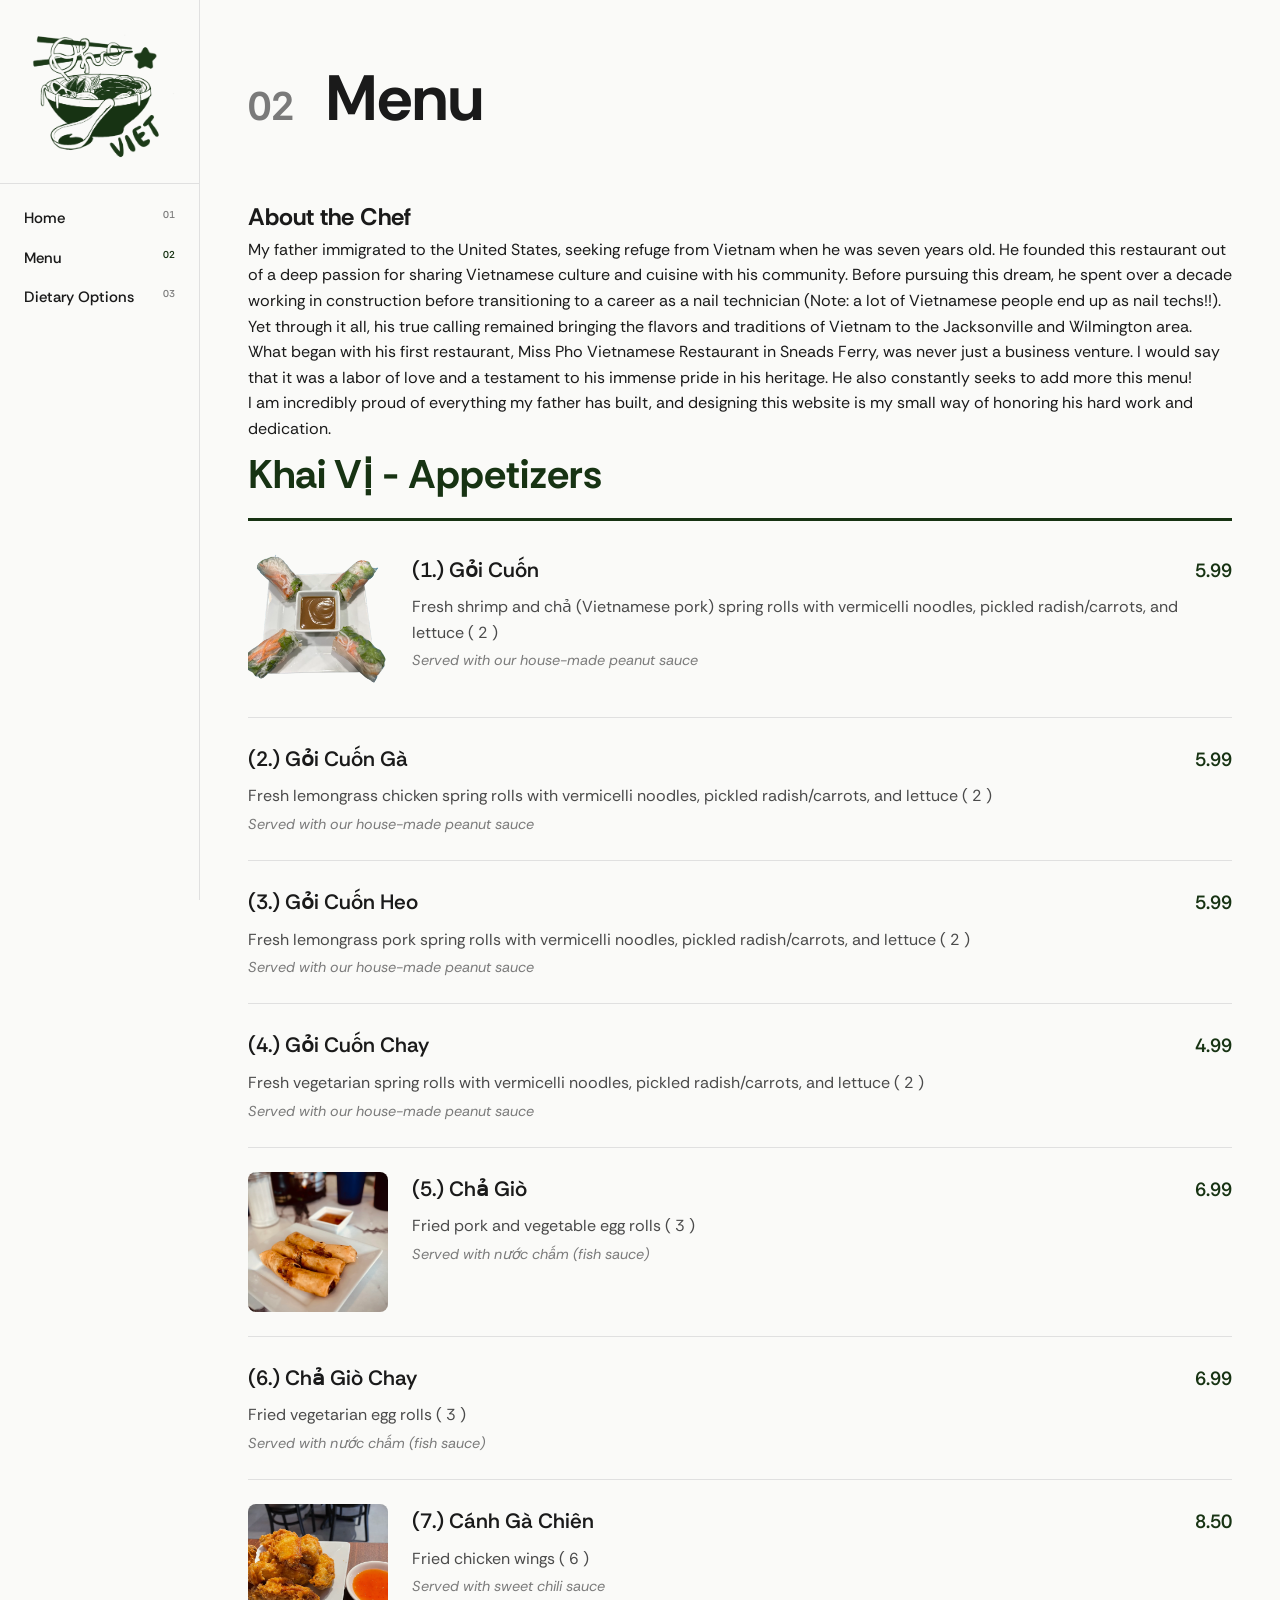
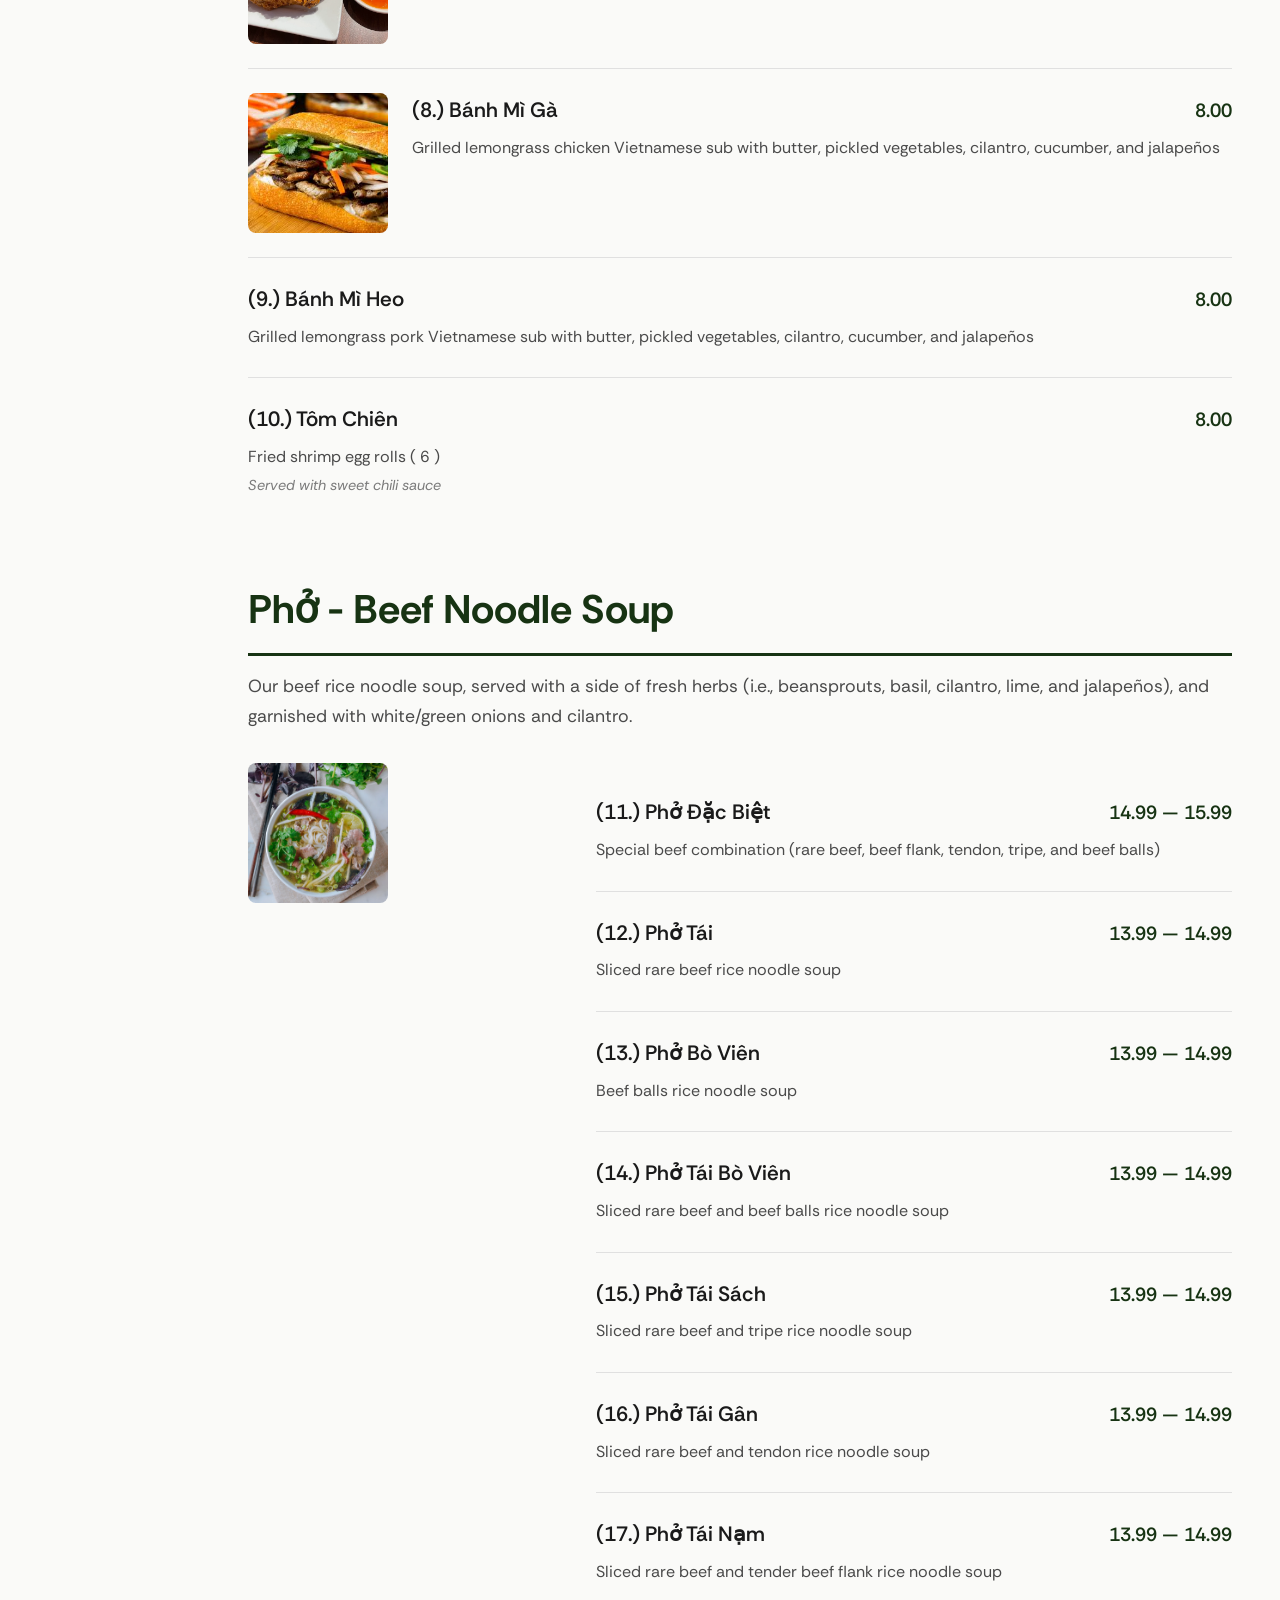
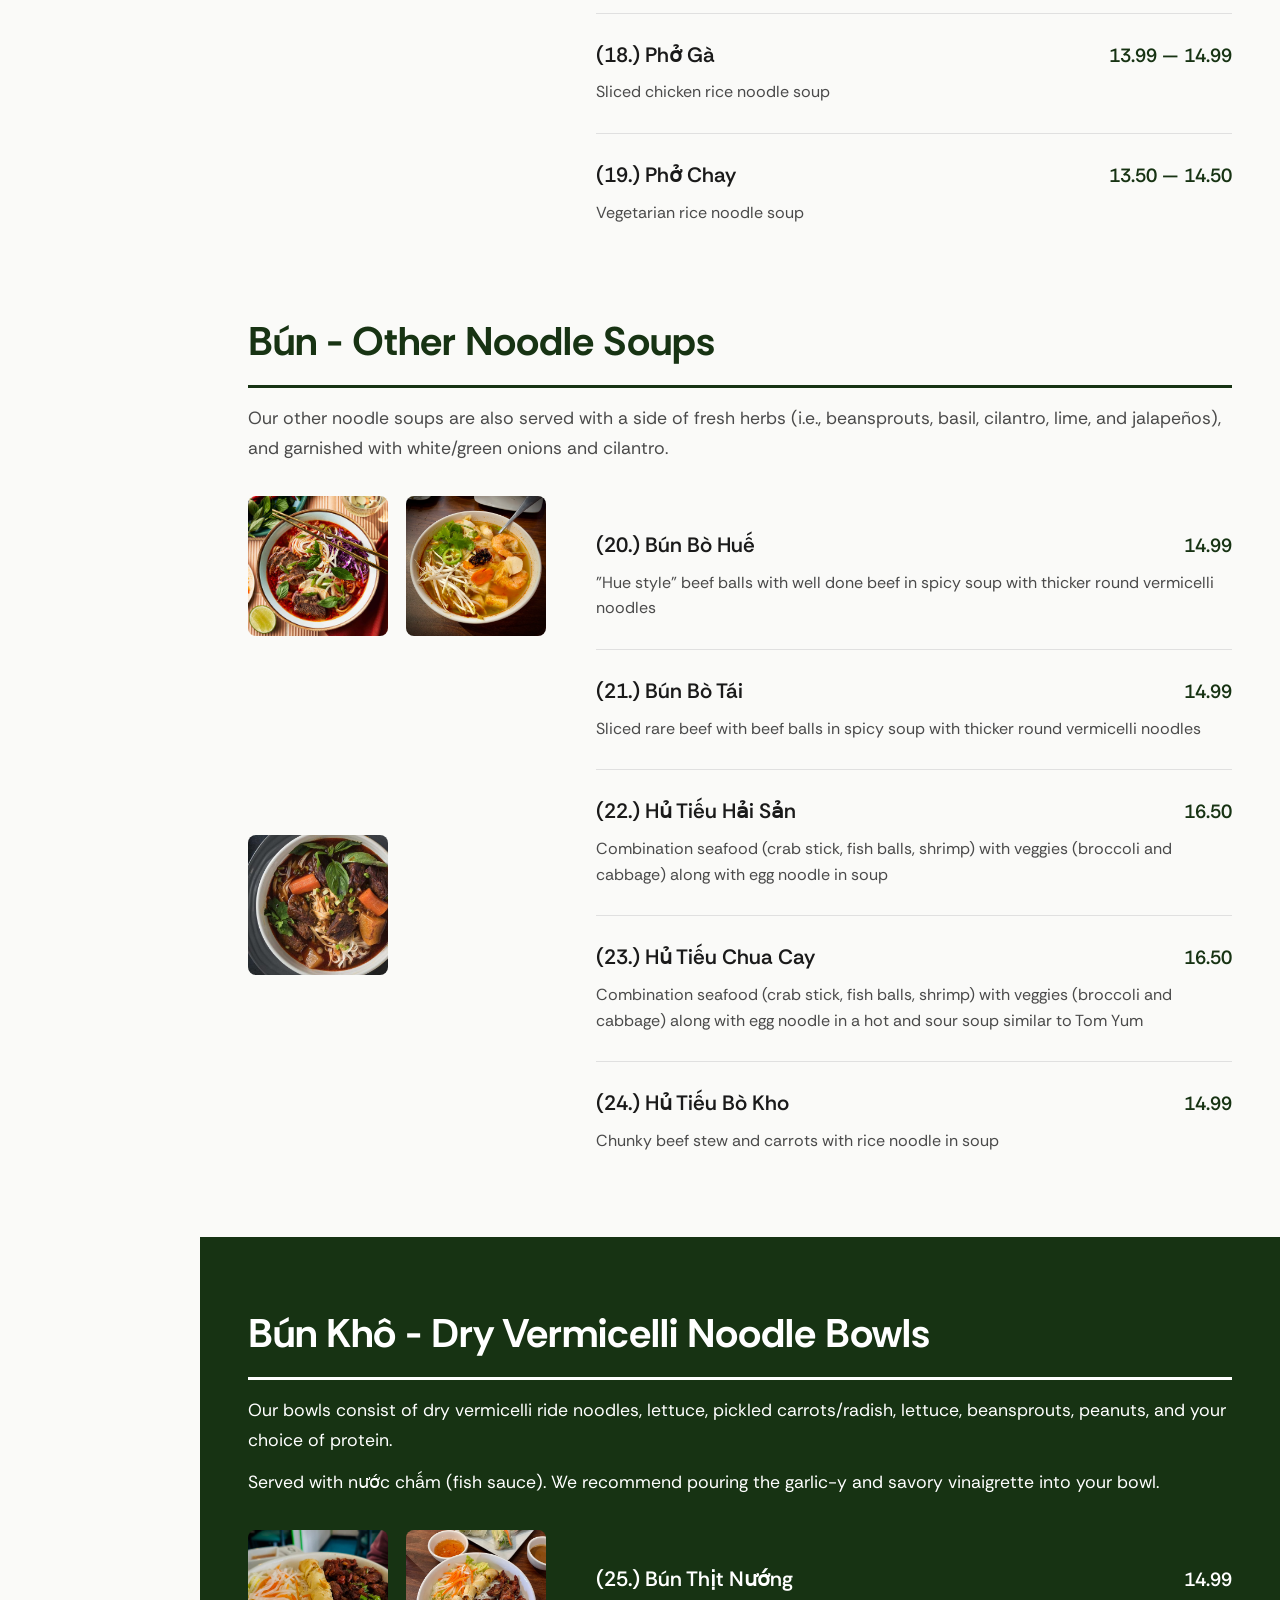
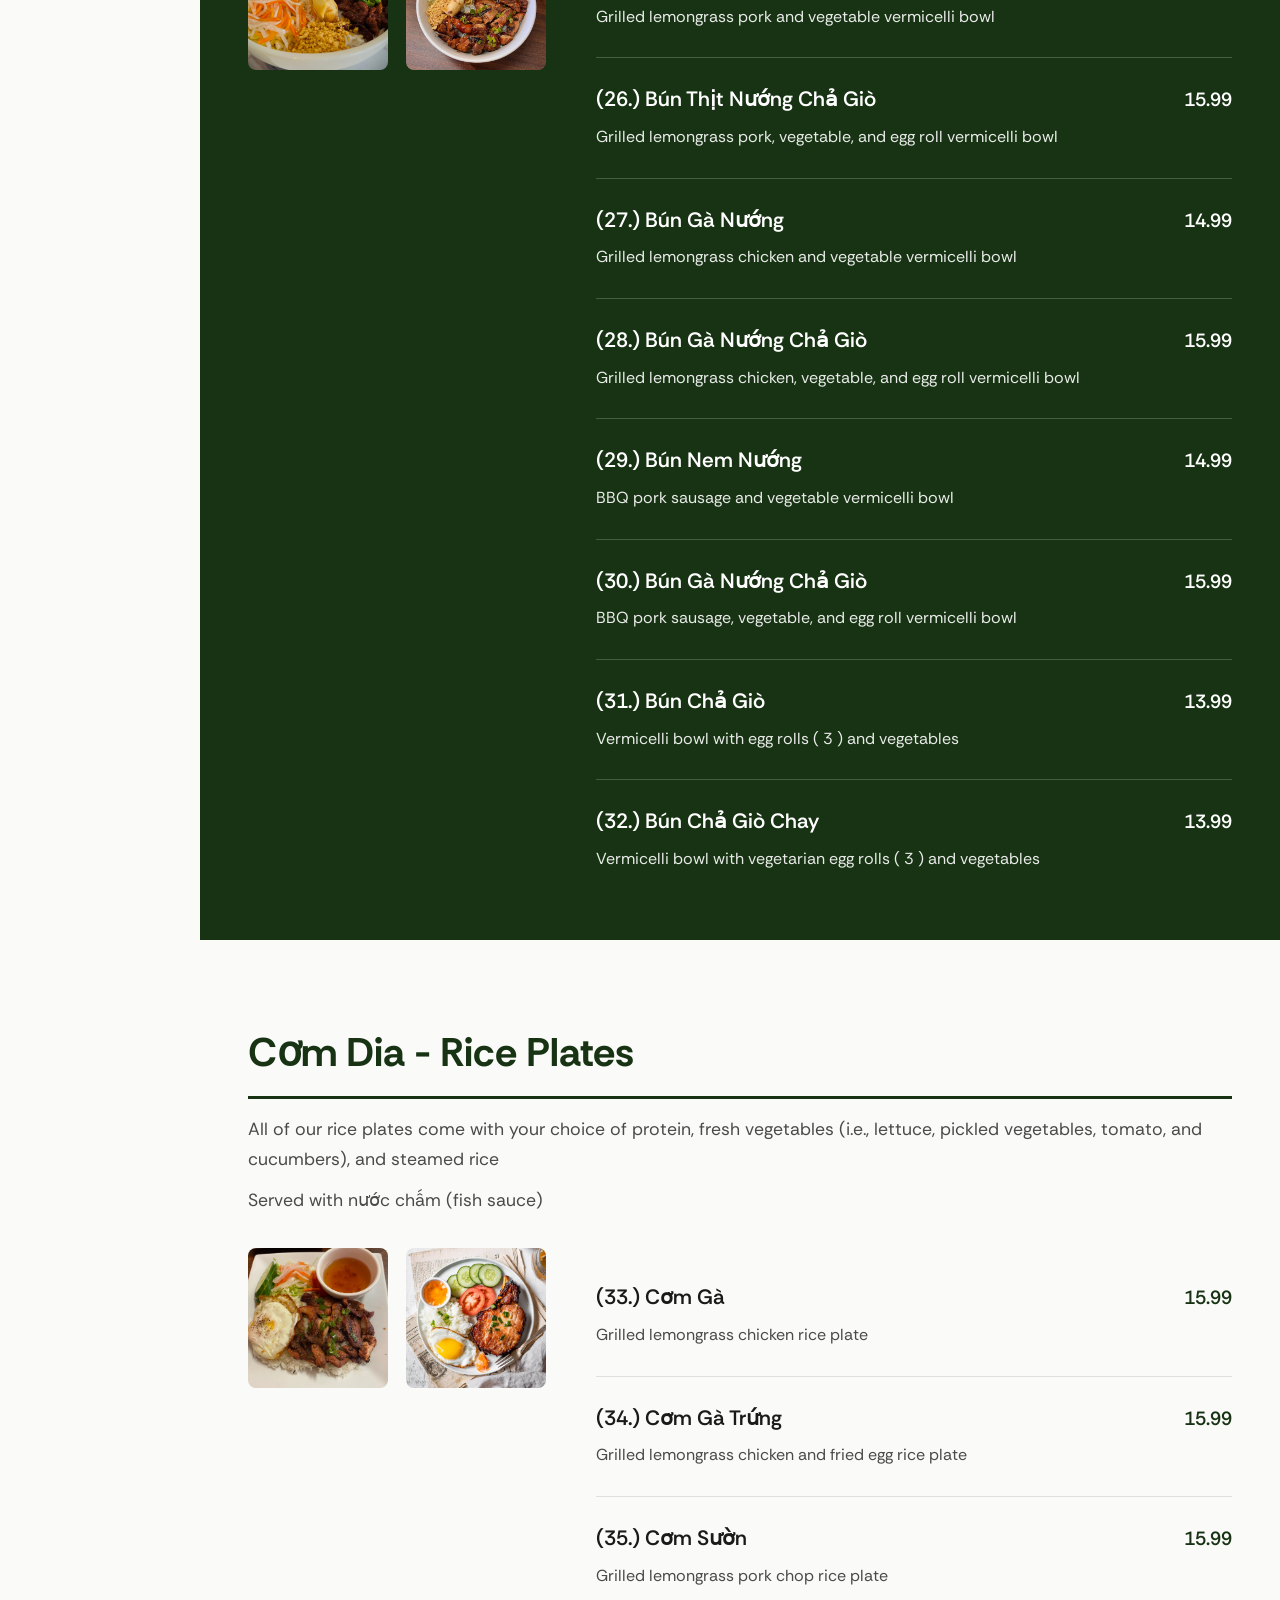
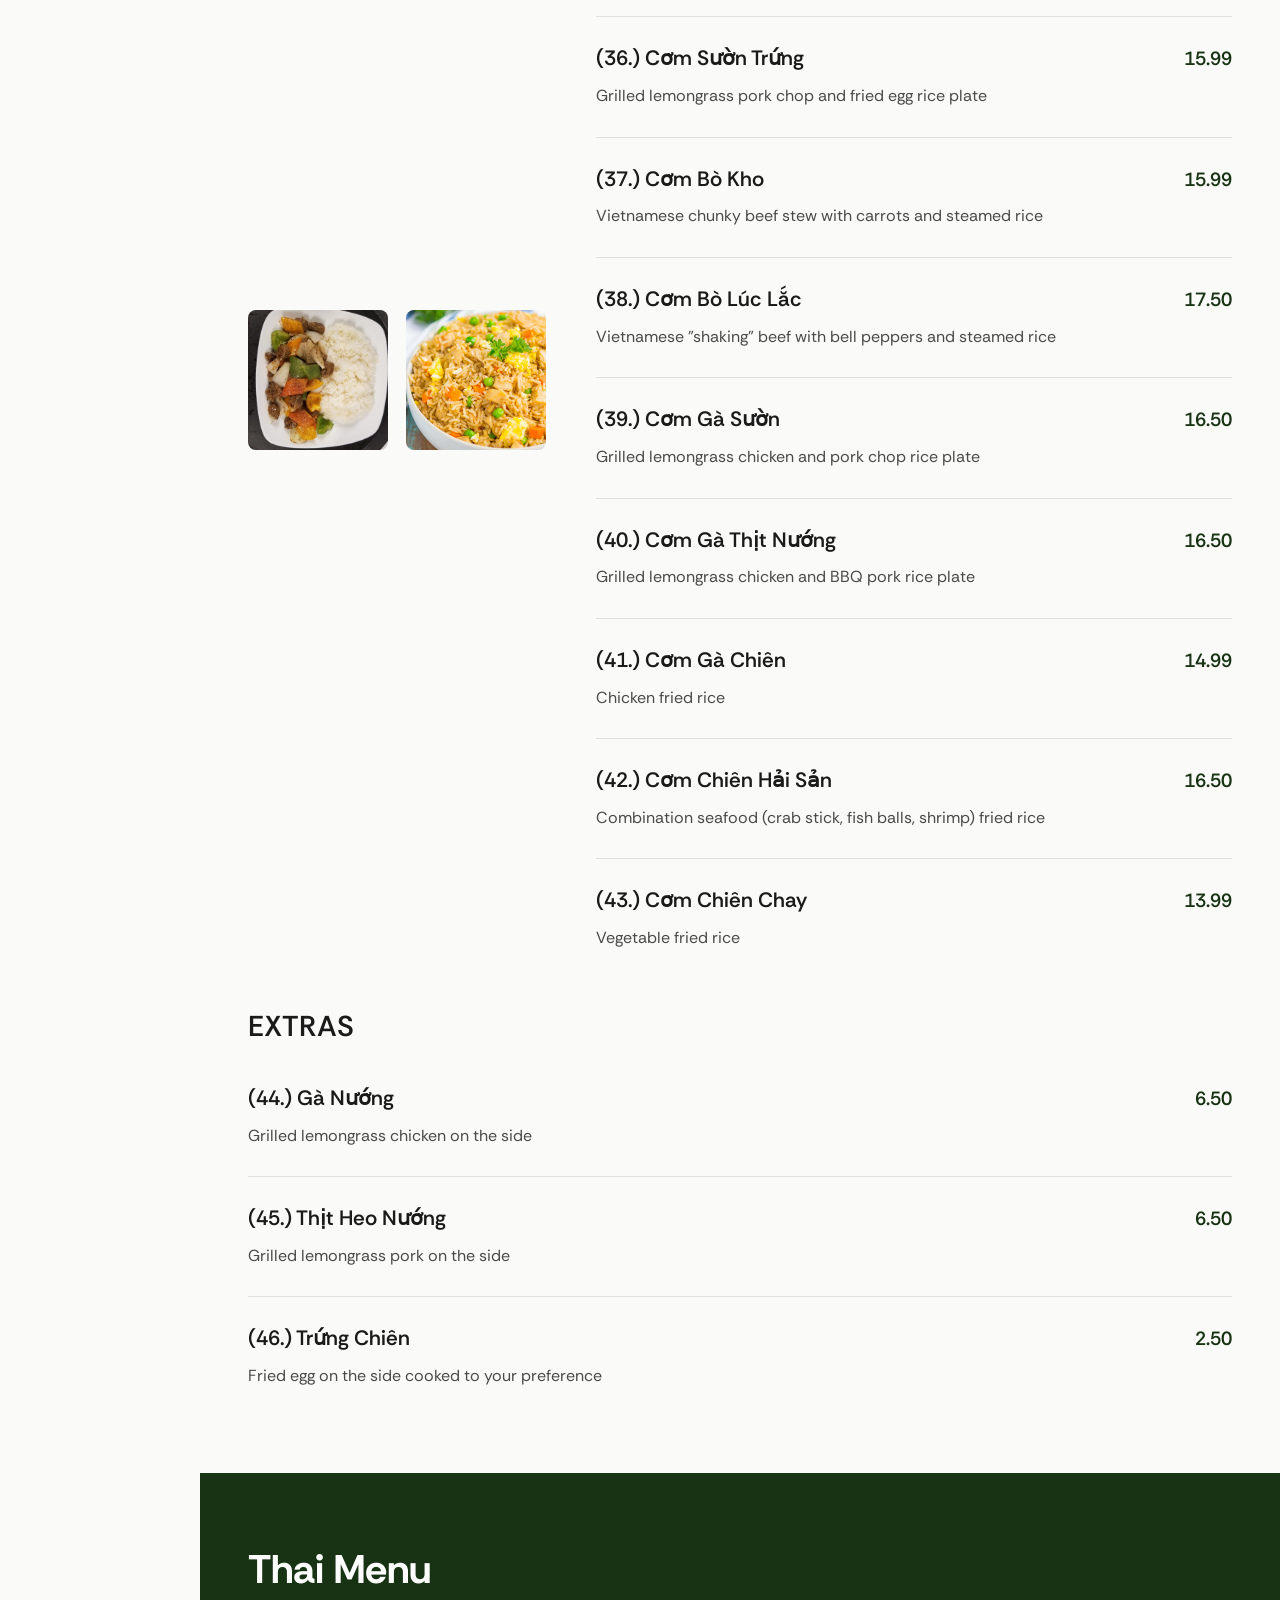
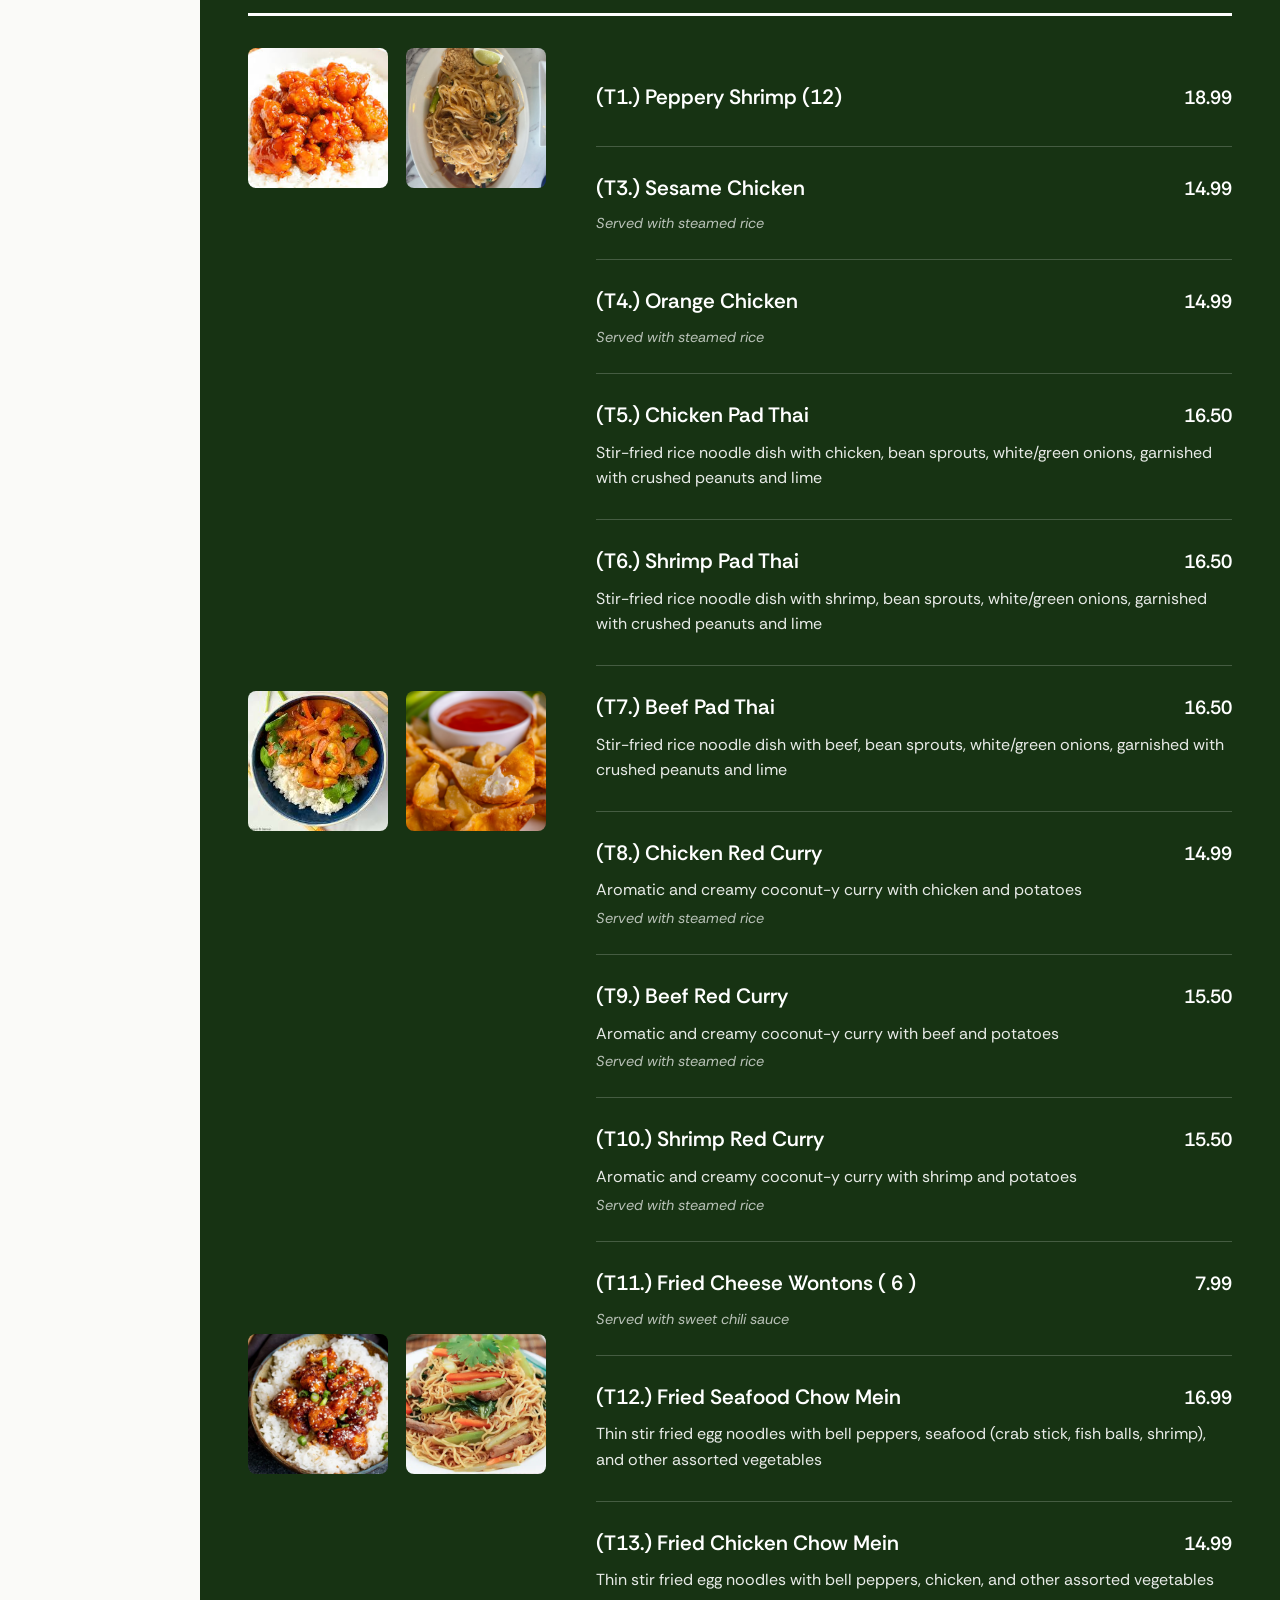
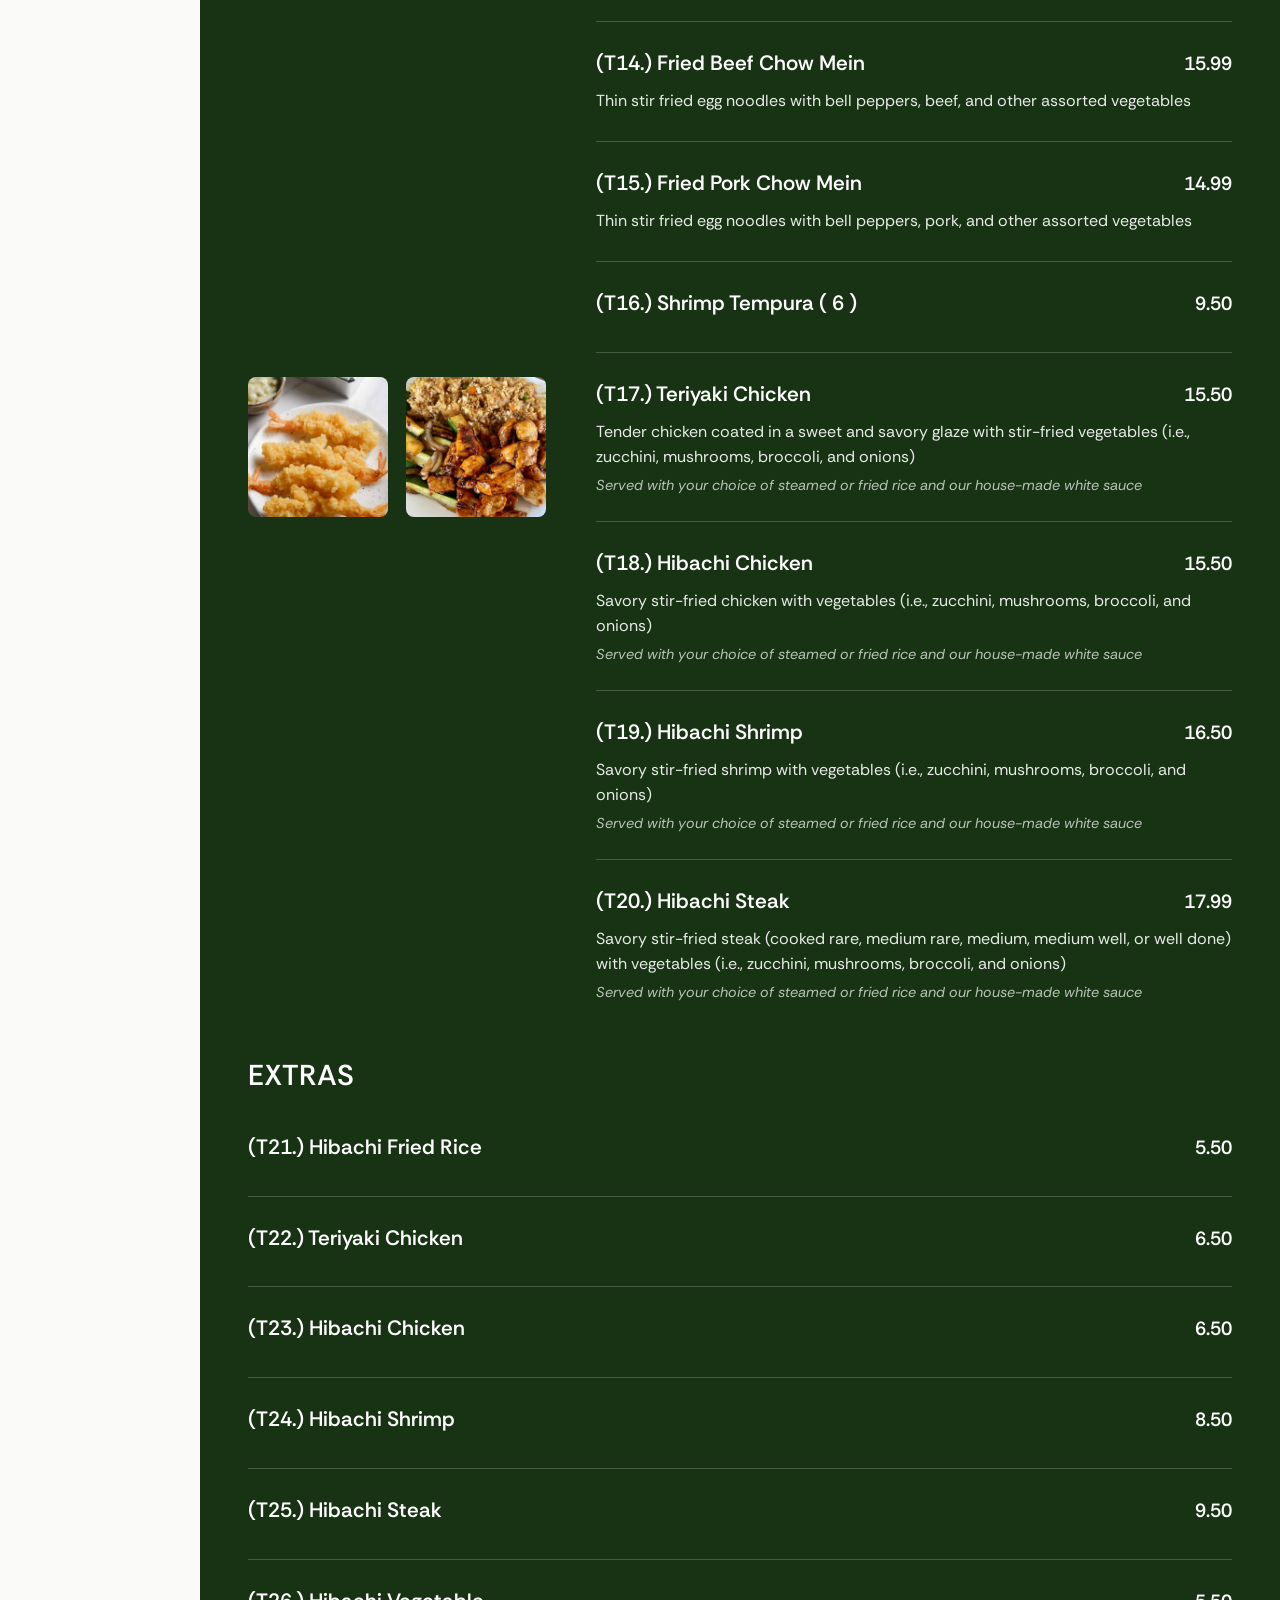
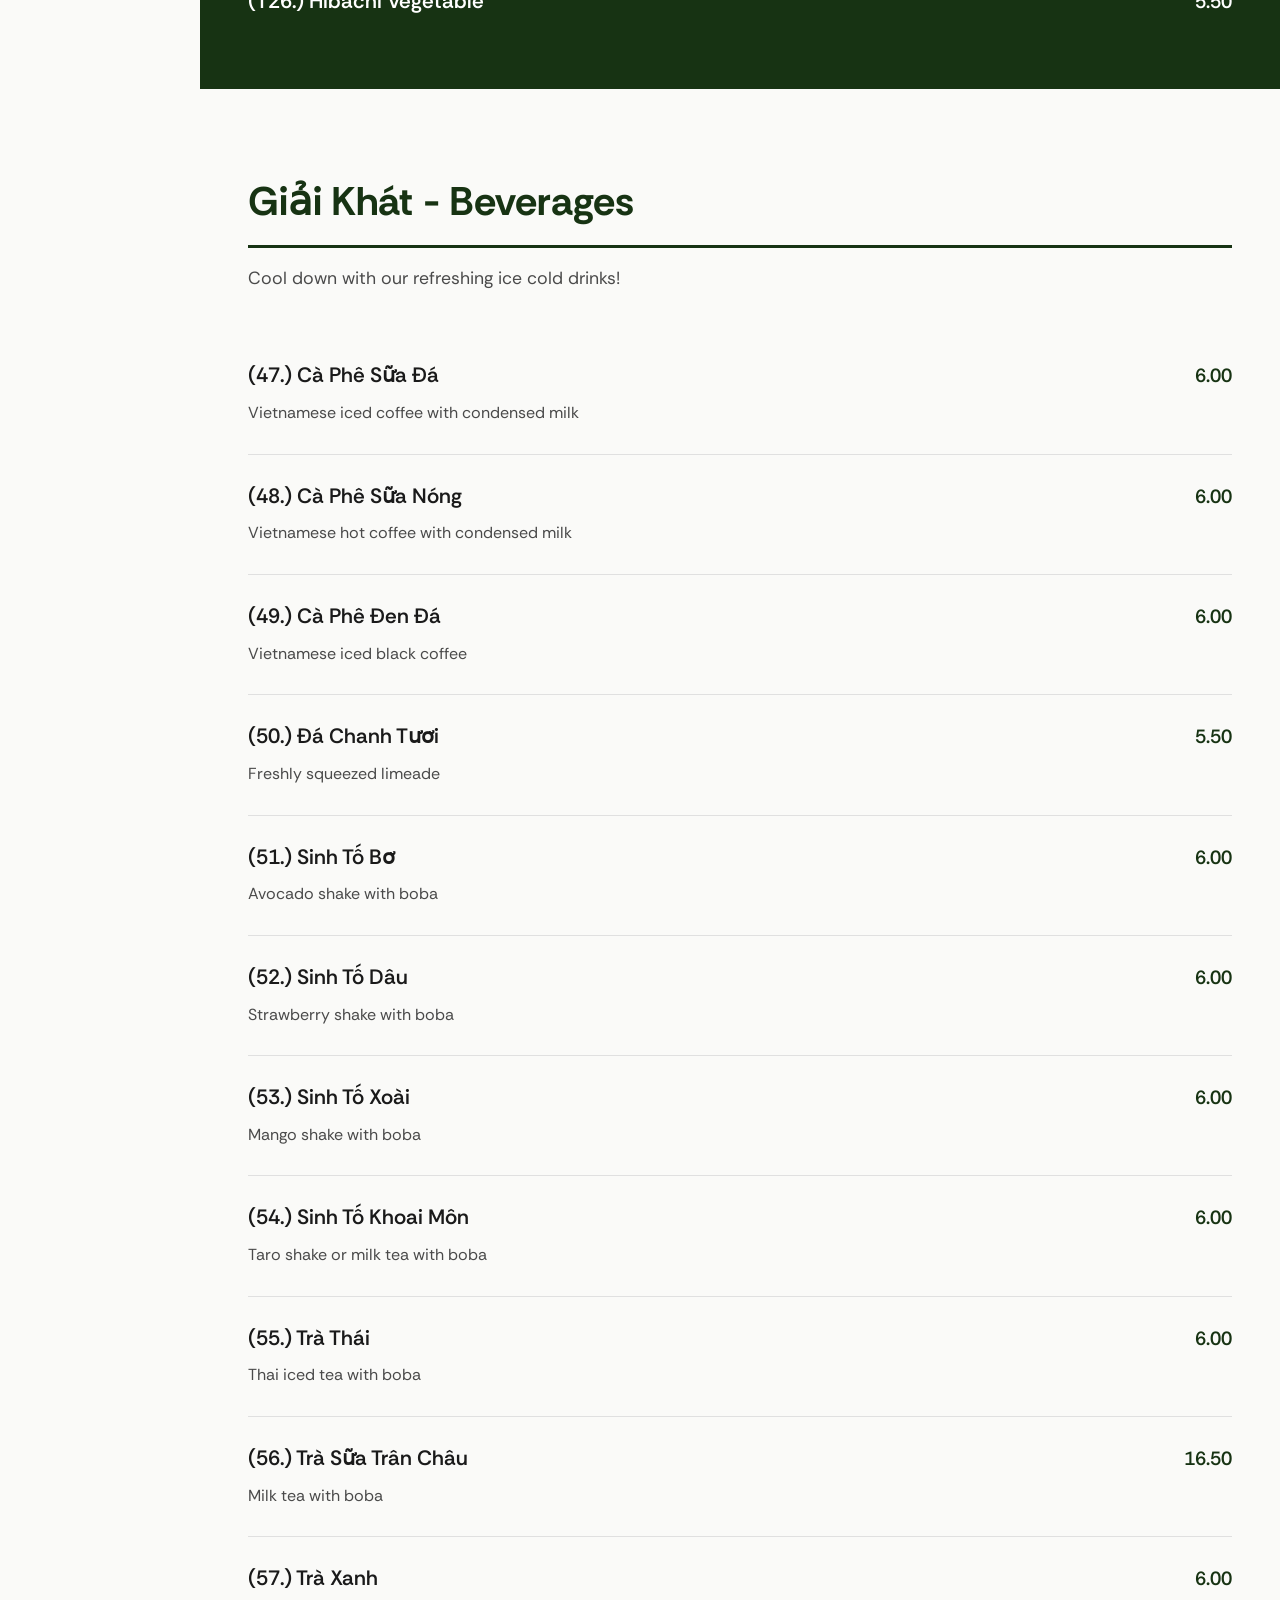
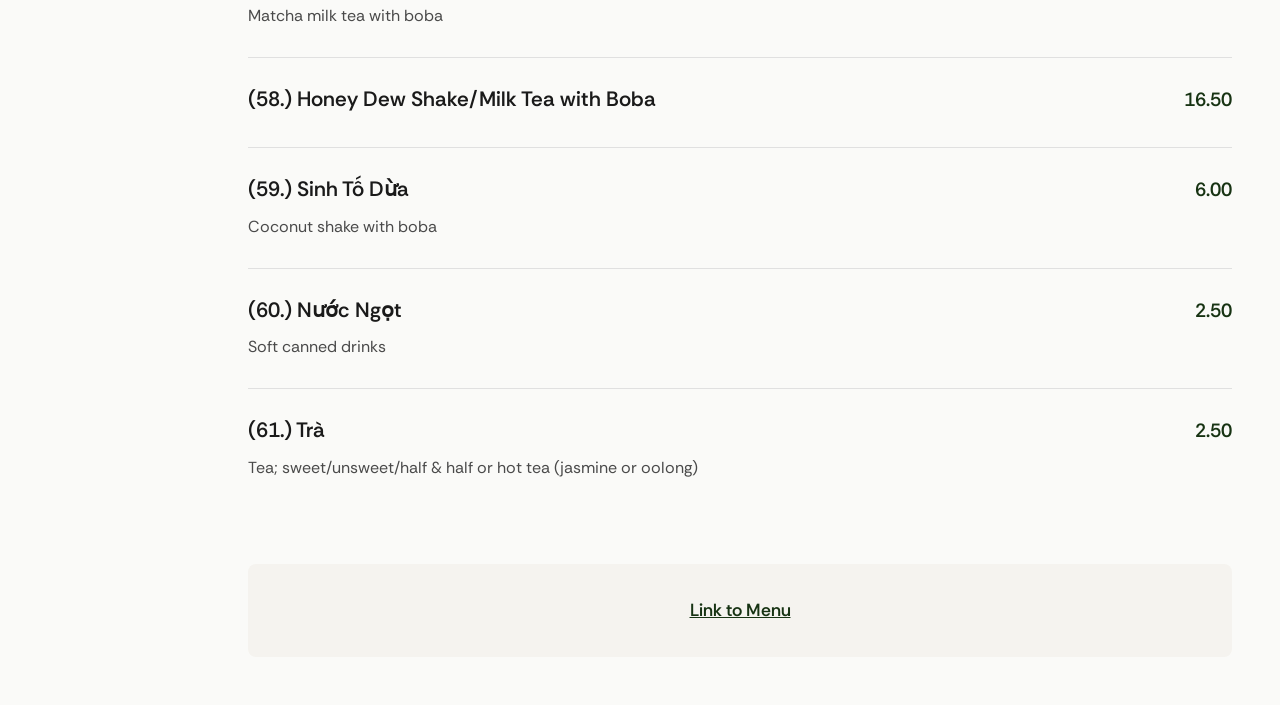
==== menu.html @ a25ce96d "Add files via upload assignment 4" ====
<!DOCTYPE html>
<html lang="en">
<head>
    <meta charset="UTF-8">
    <meta name="viewport" content="width=device-width, initial-scale=1.0">
    <title>Menu - Pho Viet Restaurant</title>
    <link rel="preconnect" href="https://fonts.googleapis.com">
    <link rel="preconnect" href="https://fonts.gstatic.com" crossorigin>
    <link href="https://fonts.googleapis.com/css2?family=Rethink+Sans:wght@400;500;600;700&display=swap" rel="stylesheet">
    <link rel="stylesheet" href="styles.css">
</head>
<body>
    <!--Sidebar Navigation-->
    <nav class="sidebar">
        <header class="logo-container">
            <a href="index.html" class="logo-link">
                <img src="logo.png" alt="Pho Viet Logo" class="logo">
            </a>
        </header>

        <ul class="nav-links">
            <li><a href="index.html" class="nav-link" data-section="home">Home<span class="nav-number">01</span></a></li>
            <li><a href="menu.html" class="nav-link active" data-section="menu">Menu<span class="nav-number">02</span></a></li>
            <li><a href="dietary.html" class="nav-link" data-section="dieatary">Dietary Options<span class="nav-number">03</span></a></li>
        </ul>
    </nav>

    <!--Main Content-->
    <main class="main-content">
        <!-- Menu Section -->
        <section id="menu" class="section">
            <div class="content-wrapper">
                <div class="section-header">
                    <h1 class="section-title"><span class="section-num">02</span> Menu</h1>
                </div>
                <!-- About the Chef -->
                <h2 class="about-title">About the Chef</h2>
                <div class="about-content">
                    <div class="about-text">
                        <p>My father immigrated to the United States, seeking refuge from Vietnam when he was seven years old.  He founded this restaurant out of a deep passion for sharing Vietnamese culture and cuisine with his community.  Before pursuing this dream, he spent over a decade working in construction before transitioning to a career as a nail technician (Note: a lot of Vietnamese people end up as nail techs!!).  Yet through it all, his true calling remained bringing the flavors and traditions of Vietnam to the Jacksonville and Wilmington area.  What began with his first restaurant, Miss Pho Vietnamese Restaurant in Sneads Ferry, was never just a business venture.  I would say that it was a labor of love and a testament to his immense pride in his heritage.  He also constantly seeks to add more this menu!</p>
                        <p>I am incredibly proud of everything my father has built, and designing this website is my small way of honoring his hard work and dedication. </p>
                    </div>
                </div>

                <!-- Khai Vị - Appetizers -->
                <div class="menu-category">
                    <h2 class="cat-title">Khai Vị - Appetizers</h2>
                    
                    <div class="menu-items-list">
                        <div class="menu-item menu-item-with-image">
                            <div class="menu-item-image">
                                <img src="menupic/m1.png" alt="Gỏi Cuốn">
                            </div>
                            <div class="menu-item-content">
                                <div class="menu-item-header">
                                    <h3 class="item-name">(1.) Gỏi Cuốn</h3>
                                    <span class="item-price">5.99</span>
                                </div>
                                <p class="item-description">Fresh shrimp and chả (Vietnamese pork) spring rolls with vermicelli noodles, pickled radish/carrots, and lettuce ( 2 )</p>
                                <p class="item-note">Served with our house-made peanut sauce</p>
                            </div>
                        </div>

                        <div class="menu-item">
                            <div class="menu-item-header">
                                <h3 class="item-name">(2.) Gỏi Cuốn Gà</h3>
                                <span class="item-price">5.99</span>
                            </div>
                            <p class="item-description">Fresh lemongrass chicken spring rolls with vermicelli noodles, pickled radish/carrots, and lettuce ( 2 )</p>
                            <p class="item-note">Served with our house-made peanut sauce</p>
                        </div>

                        <div class="menu-item">
                            <div class="menu-item-header">
                                <h3 class="item-name">(3.) Gỏi Cuốn Heo</h3>
                                <span class="item-price">5.99</span>
                            </div>
                            <p class="item-description">Fresh lemongrass pork spring rolls with vermicelli noodles, pickled radish/carrots, and lettuce ( 2 )</p>
                            <p class="item-note">Served with our house-made peanut sauce</p>
                        </div>

                        <div class="menu-item">
                            <div class="menu-item-header">
                                <h3 class="item-name">(4.) Gỏi Cuốn Chay</h3>
                                <span class="item-price">4.99</span>
                            </div>
                            <p class="item-description">Fresh vegetarian spring rolls with vermicelli noodles, pickled radish/carrots, and lettuce ( 2 )</p>
                            <p class="item-note">Served with our house-made peanut sauce</p>
                        </div>

                        <div class="menu-item menu-item-with-image">
                            <div class="menu-item-image">
                                <img src="menupic/m5.png" alt="Chả Giò">
                            </div>
                            <div class="menu-item-content">
                                <div class="menu-item-header">
                                    <h3 class="item-name">(5.) Chả Giò</h3>
                                    <span class="item-price">6.99</span>
                                </div>
                                <p class="item-description">Fried pork and vegetable egg rolls ( 3 )</p>
                                <p class="item-note">Served with nước chấm (fish sauce)</p>
                            </div>
                        </div>

                        <div class="menu-item">
                            <div class="menu-item-header">
                                <h3 class="item-name">(6.) Chả Giò Chay</h3>
                                <span class="item-price">6.99</span>
                            </div>
                            <p class="item-description">Fried vegetarian egg rolls ( 3 )</p>
                            <p class="item-note">Served with nước chấm (fish sauce)</p>
                        </div>

                        <div class="menu-item menu-item-with-image">
                            <div class="menu-item-image">
                                <img src="menupic/m7.png" alt="Cánh Gà Chiên">
                            </div>
                            <div class="menu-item-content">
                                <div class="menu-item-header">
                                    <h3 class="item-name">(7.) Cánh Gà Chiên</h3>
                                    <span class="item-price">8.50</span>
                                </div>
                                <p class="item-description">Fried chicken wings ( 6 )</p>
                                <p class="item-note">Served with sweet chili sauce</p>
                            </div>
                        </div>

                        <div class="menu-item menu-item-with-image">
                            <div class="menu-item-image">
                                <img src="menupic/m8.jpg" alt="Bánh Mì Gà">
                            </div>
                            <div class="menu-item-content">
                                <div class="menu-item-header">
                                    <h3 class="item-name">(8.) Bánh Mì Gà</h3>
                                    <span class="item-price">8.00</span>
                                </div>
                                <p class="item-description">Grilled lemongrass chicken Vietnamese sub with butter, pickled vegetables, cilantro, cucumber, and jalapeños</p>
                            </div>
                        </div>

                        <div class="menu-item">
                            <div class="menu-item-header">
                                <h3 class="item-name">(9.) Bánh Mì Heo</h3>
                                <span class="item-price">8.00</span>
                            </div>
                            <p class="item-description">Grilled lemongrass pork Vietnamese sub with butter, pickled vegetables, cilantro, cucumber, and jalapeños</p>
                        </div>

                        <div class="menu-item">
                            <div class="menu-item-header">
                                <h3 class="item-name">(10.) Tôm Chiên</h3>
                                <span class="item-price">8.00</span>
                            </div>
                            <p class="item-description">Fried shrimp egg rolls ( 6 )</p>
                            <p class="item-note">Served with sweet chili sauce</p>
                        </div>
                    </div>
                </div>

                <!-- Beef Noodle Soup -->
                <div class="menu-category">
                    <h2 class="cat-title">Phở - Beef Noodle Soup</h2>
                    <p class="cat-description">Our beef rice noodle soup, served with a side of fresh herbs (i.e., beansprouts, basil, cilantro, lime, and jalapeños), and garnished with white/green onions and cilantro.</p>
                    
                    <div class="menu-content">
                        <div class="menu-images">
                            <img src="menupic/m11.png" alt="Phở">
                        </div>

                        <div class="menu-items-list">
                            <div class="menu-item">
                                <div class="menu-item-header">
                                    <h3 class="item-name">(11.) Phở Đặc Biệt</h3>
                                    <span class="item-price">14.99 — 15.99</span>
                                </div>
                                <p class="item-description">Special beef combination (rare beef, beef flank, tendon, tripe, and beef balls)</p>
                            </div>

                            <div class="menu-item">
                                <div class="menu-item-header">
                                    <h3 class="item-name">(12.) Phở Tái</h3>
                                    <span class="item-price">13.99 — 14.99</span>
                                </div>
                                <p class="item-description">Sliced rare beef rice noodle soup</p>
                            </div>

                            <div class="menu-item">
                                <div class="menu-item-header">
                                    <h3 class="item-name">(13.) Phở Bò Viên</h3>
                                    <span class="item-price">13.99 — 14.99</span>
                                </div>
                                <p class="item-description">Beef balls rice noodle soup</p>
                            </div>

                            <div class="menu-item">
                                <div class="menu-item-header">
                                    <h3 class="item-name">(14.) Phở Tái Bò Viên</h3>
                                    <span class="item-price">13.99 — 14.99</span>
                                </div>
                                <p class="item-description">Sliced rare beef and beef balls rice noodle soup</p>
                            </div>

                            <div class="menu-item">
                                <div class="menu-item-header">
                                    <h3 class="item-name">(15.) Phở Tái Sách</h3>
                                    <span class="item-price">13.99 — 14.99</span>
                                </div>
                                <p class="item-description">Sliced rare beef and tripe rice noodle soup</p>
                            </div>

                            <div class="menu-item">
                                <div class="menu-item-header">
                                    <h3 class="item-name">(16.) Phở Tái Gân</h3>
                                    <span class="item-price">13.99 — 14.99</span>
                                </div>
                                <p class="item-description">Sliced rare beef and tendon rice noodle soup</p>
                            </div>

                            <div class="menu-item">
                                <div class="menu-item-header">
                                    <h3 class="item-name">(17.) Phở Tái Nạm</h3>
                                    <span class="item-price">13.99 — 14.99</span>
                                </div>
                                <p class="item-description">Sliced rare beef and tender beef flank rice noodle soup</p>
                            </div>

                            <div class="menu-item">
                                <div class="menu-item-header">
                                    <h3 class="item-name">(18.) Phở Gà</h3>
                                    <span class="item-price">13.99 — 14.99</span>
                                </div>
                                <p class="item-description">Sliced chicken rice noodle soup</p>
                            </div>

                            <div class="menu-item">
                                <div class="menu-item-header">
                                    <h3 class="item-name">(19.) Phở Chay</h3>
                                    <span class="item-price">13.50 — 14.50</span>
                                </div>
                                <p class="item-description">Vegetarian rice noodle soup</p>
                            </div>
                        </div>
                    </div>
                </div>

                <!-- Other Noodle Soups -->
                <div class="menu-category">
                    <h2 class="cat-title">Bún - Other Noodle Soups</h2>
                    <p class="cat-description">Our other noodle soups are also served with a side of fresh herbs (i.e., beansprouts, basil, cilantro, lime, and jalapeños), and garnished with white/green onions and cilantro.</p>
                    
                    <div class="menu-content">
                        <div class="menu-images">
                            <img src="menupic/m20.png" alt="Bún Bò Huế">
                            <img src="menupic/m23.png" alt="Hủ Tiếu Chua Cay">
                            <img src="menupic/m24.png" alt="Hủ Tiếu Bò Kho">
                        </div>

                        <div class="menu-items-list">
                            <div class="menu-item">
                                <div class="menu-item-header">
                                    <h3 class="item-name">(20.) Bún Bò Huế</h3>
                                    <span class="item-price">14.99</span>
                                </div>
                                <p class="item-description">"Hue style" beef balls with well done beef in spicy soup with thicker round vermicelli noodles</p>
                            </div>

                            <div class="menu-item">
                                <div class="menu-item-header">
                                    <h3 class="item-name">(21.) Bún Bò Tái</h3>
                                    <span class="item-price">14.99</span>
                                </div>
                                <p class="item-description">Sliced rare beef with beef balls in spicy soup with thicker round vermicelli noodles</p>
                            </div>

                            <div class="menu-item">
                                <div class="menu-item-header">
                                    <h3 class="item-name">(22.) Hủ Tiếu Hải Sản</h3>
                                    <span class="item-price">16.50</span>
                                </div>
                                <p class="item-description">Combination seafood (crab stick, fish balls, shrimp) with veggies (broccoli and cabbage) along with egg noodle in soup</p>
                            </div>

                            <div class="menu-item">
                                <div class="menu-item-header">
                                    <h3 class="item-name">(23.) Hủ Tiếu Chua Cay</h3>
                                    <span class="item-price">16.50</span>
                                </div>
                                <p class="item-description">Combination seafood (crab stick, fish balls, shrimp) with veggies (broccoli and cabbage) along with egg noodle in a hot and sour soup similar to Tom Yum</p>
                            </div>

                            <div class="menu-item">
                                <div class="menu-item-header">
                                    <h3 class="item-name">(24.) Hủ Tiếu Bò Kho</h3>
                                    <span class="item-price">14.99</span>
                                </div>
                                <p class="item-description">Chunky beef stew and carrots with rice noodle in soup</p>
                            </div>
                        </div>
                    </div>
                </div>

                <!-- Dry Vermicelli Noodle Bowls -->
                <div class="menu-category-fullwidth">
                    <div class="content-wrapper">
                        <h2 class="cat-title cat-title-light">Bún Khô - Dry Vermicelli Noodle Bowls</h2>
                        <p class="cat-description cat-description-light">Our bowls consist of dry vermicelli ride noodles, lettuce, pickled carrots/radish, lettuce, beansprouts, peanuts, and your choice of protein.</p>
                        <p class="cat-description cat-description-light">Served with nước chấm (fish sauce). We recommend pouring the garlic-y and savory vinaigrette into your bowl.</p>
                        
                        <div class="menu-content">
                            <div class="menu-images">
                                <img src="menupic/m26.png" alt="Bún Thịt Nướng Chả Giò">
                                <img src="menupic/m28.png" alt="Bún Gà Nướng Chả Giò">
                            </div>

                            <div class="menu-items-list">
                                <div class="menu-item">
                                    <div class="menu-item-header">
                                        <h3 class="item-name">(25.) Bún Thịt Nướng</h3>
                                        <span class="item-price">14.99</span>
                                    </div>
                                    <p class="item-description">Grilled lemongrass pork and vegetable vermicelli bowl</p>
                                </div>

                                <div class="menu-item">
                                    <div class="menu-item-header">
                                        <h3 class="item-name">(26.) Bún Thịt Nướng Chả Giò</h3>
                                        <span class="item-price">15.99</span>
                                    </div>
                                    <p class="item-description">Grilled lemongrass pork, vegetable, and egg roll vermicelli bowl</p>
                                </div>

                                <div class="menu-item">
                                    <div class="menu-item-header">
                                        <h3 class="item-name">(27.) Bún Gà Nướng</h3>
                                        <span class="item-price">14.99</span>
                                    </div>
                                    <p class="item-description">Grilled lemongrass chicken and vegetable vermicelli bowl</p>
                                </div>

                                <div class="menu-item">
                                    <div class="menu-item-header">
                                        <h3 class="item-name">(28.) Bún Gà Nướng Chả Giò</h3>
                                        <span class="item-price">15.99</span>
                                    </div>
                                    <p class="item-description">Grilled lemongrass chicken, vegetable, and egg roll vermicelli bowl</p>
                                </div>

                                <div class="menu-item">
                                    <div class="menu-item-header">
                                        <h3 class="item-name">(29.) Bún Nem Nướng</h3>
                                        <span class="item-price">14.99</span>
                                    </div>
                                    <p class="item-description">BBQ pork sausage and vegetable vermicelli bowl</p>
                                </div>

                                <div class="menu-item">
                                    <div class="menu-item-header">
                                        <h3 class="item-name">(30.) Bún Gà Nướng Chả Giò</h3>
                                        <span class="item-price">15.99</span>
                                    </div>
                                    <p class="item-description">BBQ pork sausage, vegetable, and egg roll vermicelli bowl</p>
                                </div>

                                <div class="menu-item">
                                    <div class="menu-item-header">
                                        <h3 class="item-name">(31.) Bún Chả Giò</h3>
                                        <span class="item-price">13.99</span>
                                    </div>
                                    <p class="item-description">Vermicelli bowl with egg rolls ( 3 ) and vegetables</p>
                                </div>

                                <div class="menu-item">
                                    <div class="menu-item-header">
                                        <h3 class="item-name">(32.) Bún Chả Giò Chay</h3>
                                        <span class="item-price">13.99</span>
                                    </div>
                                    <p class="item-description">Vermicelli bowl with vegetarian egg rolls ( 3 ) and vegetables</p>
                                </div>
                            </div>
                        </div>
                    </div>
                </div>

                <!-- Rice Plates -->
                <div class="menu-category">
                    <h2 class="cat-title">Cơm Dia - Rice Plates</h2>
                    <p class="cat-description">All of our rice plates come with your choice of protein, fresh vegetables (i.e., lettuce, pickled vegetables, tomato, and cucumbers), and steamed rice</p>
                    <p class="cat-description">Served with nước chấm (fish sauce)</p>
                    
                    <div class="menu-content">
                        <div class="menu-images">
                            <img src="menupic/m34.png" alt="Cơm Gà Trứng">
                            <img src="menupic/m36.png" alt="Cơm Sườn Trứng">
                            <img src="menupic/m38.png" alt="Cơm Bò Lúc Lắc">
                            <img src="menupic/m41.png" alt="Cơm Gà Chiên">
                        </div>

                        <div class="menu-items-list">
                            <div class="menu-item">
                                <div class="menu-item-header">
                                    <h3 class="item-name">(33.) Cơm Gà</h3>
                                    <span class="item-price">15.99</span>
                                </div>
                                <p class="item-description">Grilled lemongrass chicken rice plate</p>
                            </div>

                            <div class="menu-item">
                                <div class="menu-item-header">
                                    <h3 class="item-name">(34.) Cơm Gà Trứng</h3>
                                    <span class="item-price">15.99</span>
                                </div>
                                <p class="item-description">Grilled lemongrass chicken and fried egg rice plate</p>
                            </div>

                            <div class="menu-item">
                                <div class="menu-item-header">
                                    <h3 class="item-name">(35.) Cơm Sườn</h3>
                                    <span class="item-price">15.99</span>
                                </div>
                                <p class="item-description">Grilled lemongrass pork chop rice plate</p>
                            </div>

                            <div class="menu-item">
                                <div class="menu-item-header">
                                    <h3 class="item-name">(36.) Cơm Sườn Trứng</h3>
                                    <span class="item-price">15.99</span>
                                </div>
                                <p class="item-description">Grilled lemongrass pork chop and fried egg rice plate</p>
                            </div>

                            <div class="menu-item">
                                <div class="menu-item-header">
                                    <h3 class="item-name">(37.) Cơm Bò Kho</h3>
                                    <span class="item-price">15.99</span>
                                </div>
                                <p class="item-description">Vietnamese chunky beef stew with carrots and steamed rice</p>
                            </div>

                            <div class="menu-item">
                                <div class="menu-item-header">
                                    <h3 class="item-name">(38.) Cơm Bò Lúc Lắc</h3>
                                    <span class="item-price">17.50</span>
                                </div>
                                <p class="item-description">Vietnamese "shaking" beef with bell peppers and steamed rice</p>
                            </div>

                            <div class="menu-item">
                                <div class="menu-item-header">
                                    <h3 class="item-name">(39.) Cơm Gà Sườn</h3>
                                    <span class="item-price">16.50</span>
                                </div>
                                <p class="item-description">Grilled lemongrass chicken and pork chop rice plate</p>
                            </div>

                            <div class="menu-item">
                                <div class="menu-item-header">
                                    <h3 class="item-name">(40.) Cơm Gà Thịt Nướng</h3>
                                    <span class="item-price">16.50</span>
                                </div>
                                <p class="item-description">Grilled lemongrass chicken and BBQ pork rice plate</p>
                            </div>

                            <div class="menu-item">
                                <div class="menu-item-header">
                                    <h3 class="item-name">(41.) Cơm Gà Chiên</h3>
                                    <span class="item-price">14.99</span>
                                </div>
                                <p class="item-description">Chicken fried rice</p>
                            </div>

                            <div class="menu-item">
                                <div class="menu-item-header">
                                    <h3 class="item-name">(42.) Cơm Chiên Hải Sản</h3>
                                    <span class="item-price">16.50</span>
                                </div>
                                <p class="item-description">Combination seafood (crab stick, fish balls, shrimp) fried rice</p>
                            </div>

                            <div class="menu-item">
                                <div class="menu-item-header">
                                    <h3 class="item-name">(43.) Cơm Chiên Chay</h3>
                                    <span class="item-price">13.99</span>
                                </div>
                                <p class="item-description">Vegetable fried rice</p>
                            </div>
                        </div>
                    </div>

                    <h3 class="extras-title">EXTRAS</h3>
                    <div class="menu-items-list">
                        <div class="menu-item">
                            <div class="menu-item-header">
                                <h3 class="item-name">(44.) Gà Nướng</h3>
                                <span class="item-price">6.50</span>
                            </div>
                            <p class="item-description">Grilled lemongrass chicken on the side</p>
                        </div>

                        <div class="menu-item">
                            <div class="menu-item-header">
                                <h3 class="item-name">(45.) Thịt Heo Nướng</h3>
                                <span class="item-price">6.50</span>
                            </div>
                            <p class="item-description">Grilled lemongrass pork on the side</p>
                        </div>

                        <div class="menu-item">
                            <div class="menu-item-header">
                                <h3 class="item-name">(46.) Trứng Chiên</h3>
                                <span class="item-price">2.50</span>
                            </div>
                            <p class="item-description">Fried egg on the side cooked to your preference</p>
                        </div>
                    </div>
                </div>

                <!-- Thai Menu -->
                <div class="menu-category-fullwidth">
                    <div class="content-wrapper">
                        <h2 class="cat-title cat-title-light">Thai Menu</h2>
                        
                        <div class="menu-content">
                            <div class="menu-images">
                                <img src="menupic/mt4.png" alt="Orange Chicken">
                                <img src="menupic/mt5.png" alt="Chicken Pad Thai">
                                <img src="menupic/mt10.jpg" alt="Shrimp Red Curry">
                                <img src="menupic/mt11.png" alt="Fried Cheese Wontons">
                                <img src="menupic/mt13.png" alt="Fried Chicken Chow Mein">
                                <img src="menupic/mt15.png" alt="Fried Pork Chow Mein">
                                <img src="menupic/mt16.png" alt="Shrimp Tempura">
                                <img src="menupic/mt18.png" alt="Hibachi Chicken">
                            </div>

                            <div class="menu-items-list">
                                <div class="menu-item">
                                    <div class="menu-item-header">
                                        <h3 class="item-name">(T1.) Peppery Shrimp (12)</h3>
                                        <span class="item-price">18.99</span>
                                    </div>
                                </div>

                                <div class="menu-item">
                                    <div class="menu-item-header">
                                        <h3 class="item-name">(T3.) Sesame Chicken</h3>
                                        <span class="item-price">14.99</span>
                                    </div>
                                    <p class="item-note">Served with steamed rice</p>
                                </div>

                                <div class="menu-item">
                                    <div class="menu-item-header">
                                        <h3 class="item-name">(T4.) Orange Chicken</h3>
                                        <span class="item-price">14.99</span>
                                    </div>
                                    <p class="item-note">Served with steamed rice</p>
                                </div>

                                <div class="menu-item">
                                    <div class="menu-item-header">
                                        <h3 class="item-name">(T5.) Chicken Pad Thai</h3>
                                        <span class="item-price">16.50</span>
                                    </div>
                                    <p class="item-description">Stir-fried rice noodle dish with chicken, bean sprouts, white/green onions, garnished with crushed peanuts and lime</p>
                                </div>

                                <div class="menu-item">
                                    <div class="menu-item-header">
                                        <h3 class="item-name">(T6.) Shrimp Pad Thai</h3>
                                        <span class="item-price">16.50</span>
                                    </div>
                                    <p class="item-description">Stir-fried rice noodle dish with shrimp, bean sprouts, white/green onions, garnished with crushed peanuts and lime</p>
                                </div>

                                <div class="menu-item">
                                    <div class="menu-item-header">
                                        <h3 class="item-name">(T7.) Beef Pad Thai</h3>
                                        <span class="item-price">16.50</span>
                                    </div>
                                    <p class="item-description">Stir-fried rice noodle dish with beef, bean sprouts, white/green onions, garnished with crushed peanuts and lime</p>
                                </div>

                                <div class="menu-item">
                                    <div class="menu-item-header">
                                        <h3 class="item-name">(T8.) Chicken Red Curry</h3>
                                        <span class="item-price">14.99</span>
                                    </div>
                                    <p class="item-description">Aromatic and creamy coconut-y curry with chicken and potatoes</p>
                                    <p class="item-note">Served with steamed rice</p>
                                </div>

                                <div class="menu-item">
                                    <div class="menu-item-header">
                                        <h3 class="item-name">(T9.) Beef Red Curry</h3>
                                        <span class="item-price">15.50</span>
                                    </div>
                                    <p class="item-description">Aromatic and creamy coconut-y curry with beef and potatoes</p>
                                    <p class="item-note">Served with steamed rice</p>
                                </div>

                                <div class="menu-item">
                                    <div class="menu-item-header">
                                        <h3 class="item-name">(T10.) Shrimp Red Curry</h3>
                                        <span class="item-price">15.50</span>
                                    </div>
                                    <p class="item-description">Aromatic and creamy coconut-y curry with shrimp and potatoes</p>
                                    <p class="item-note">Served with steamed rice</p>
                                </div>

                                <div class="menu-item">
                                    <div class="menu-item-header">
                                        <h3 class="item-name">(T11.) Fried Cheese Wontons ( 6 )</h3>
                                        <span class="item-price">7.99</span>
                                    </div>
                                    <p class="item-note">Served with sweet chili sauce</p>
                                </div>

                                <div class="menu-item">
                                    <div class="menu-item-header">
                                        <h3 class="item-name">(T12.) Fried Seafood Chow Mein</h3>
                                        <span class="item-price">16.99</span>
                                    </div>
                                    <p class="item-description">Thin stir fried egg noodles with bell peppers, seafood (crab stick, fish balls, shrimp), and other assorted vegetables</p>
                                </div>

                                <div class="menu-item">
                                    <div class="menu-item-header">
                                        <h3 class="item-name">(T13.) Fried Chicken Chow Mein</h3>
                                        <span class="item-price">14.99</span>
                                    </div>
                                    <p class="item-description">Thin stir fried egg noodles with bell peppers, chicken, and other assorted vegetables</p>
                                </div>

                                <div class="menu-item">
                                    <div class="menu-item-header">
                                        <h3 class="item-name">(T14.) Fried Beef Chow Mein</h3>
                                        <span class="item-price">15.99</span>
                                    </div>
                                    <p class="item-description">Thin stir fried egg noodles with bell peppers, beef, and other assorted vegetables</p>
                                </div>

                                <div class="menu-item">
                                    <div class="menu-item-header">
                                        <h3 class="item-name">(T15.) Fried Pork Chow Mein</h3>
                                        <span class="item-price">14.99</span>
                                    </div>
                                    <p class="item-description">Thin stir fried egg noodles with bell peppers, pork, and other assorted vegetables</p>
                                </div>

                                <div class="menu-item">
                                    <div class="menu-item-header">
                                        <h3 class="item-name">(T16.) Shrimp Tempura ( 6 )</h3>
                                        <span class="item-price">9.50</span>
                                    </div>
                                </div>

                                <div class="menu-item">
                                    <div class="menu-item-header">
                                        <h3 class="item-name">(T17.) Teriyaki Chicken</h3>
                                        <span class="item-price">15.50</span>
                                    </div>
                                    <p class="item-description">Tender chicken coated in a sweet and savory glaze with stir-fried vegetables (i.e., zucchini, mushrooms, broccoli, and onions)</p>
                                    <p class="item-note">Served with your choice of steamed or fried rice and our house-made white sauce</p>
                                </div>

                                <div class="menu-item">
                                    <div class="menu-item-header">
                                        <h3 class="item-name">(T18.) Hibachi Chicken</h3>
                                        <span class="item-price">15.50</span>
                                    </div>
                                    <p class="item-description">Savory stir-fried chicken with vegetables (i.e., zucchini, mushrooms, broccoli, and onions)</p>
                                    <p class="item-note">Served with your choice of steamed or fried rice and our house-made white sauce</p>
                                </div>

                                <div class="menu-item">
                                    <div class="menu-item-header">
                                        <h3 class="item-name">(T19.) Hibachi Shrimp</h3>
                                        <span class="item-price">16.50</span>
                                    </div>
                                    <p class="item-description">Savory stir-fried shrimp with vegetables (i.e., zucchini, mushrooms, broccoli, and onions)</p>
                                    <p class="item-note">Served with your choice of steamed or fried rice and our house-made white sauce</p>
                                </div>

                                <div class="menu-item">
                                    <div class="menu-item-header">
                                        <h3 class="item-name">(T20.) Hibachi Steak</h3>
                                        <span class="item-price">17.99</span>
                                    </div>
                                    <p class="item-description">Savory stir-fried steak (cooked rare, medium rare, medium, medium well, or well done) with vegetables (i.e., zucchini, mushrooms, broccoli, and onions)</p>
                                    <p class="item-note">Served with your choice of steamed or fried rice and our house-made white sauce</p>
                                </div>
                            </div>
                        </div>

                        <h3 class="extras-title extras-title-light">EXTRAS</h3>
                        <div class="menu-items-list">
                            <div class="menu-item">
                                <div class="menu-item-header">
                                    <h3 class="item-name">(T21.) Hibachi Fried Rice</h3>
                                    <span class="item-price">5.50</span>
                                </div>
                            </div>

                            <div class="menu-item">
                                <div class="menu-item-header">
                                    <h3 class="item-name">(T22.) Teriyaki Chicken</h3>
                                    <span class="item-price">6.50</span>
                                </div>
                            </div>

                            <div class="menu-item">
                                <div class="menu-item-header">
                                    <h3 class="item-name">(T23.) Hibachi Chicken</h3>
                                    <span class="item-price">6.50</span>
                                </div>
                            </div>

                            <div class="menu-item">
                                <div class="menu-item-header">
                                    <h3 class="item-name">(T24.) Hibachi Shrimp</h3>
                                    <span class="item-price">8.50</span>
                                </div>
                            </div>

                            <div class="menu-item">
                                <div class="menu-item-header">
                                    <h3 class="item-name">(T25.) Hibachi Steak</h3>
                                    <span class="item-price">9.50</span>
                                </div>
                            </div>

                            <div class="menu-item">
                                <div class="menu-item-header">
                                    <h3 class="item-name">(T26.) Hibachi Vegetable</h3>
                                    <span class="item-price">5.50</span>
                                </div>
                            </div>
                        </div>
                    </div>
                </div>

                <!-- Beverages -->
                <div class="menu-category">
                    <h2 class="cat-title">Giải Khát - Beverages</h2>
                    <p class="cat-description">Cool down with our refreshing ice cold drinks!</p>
                    
                    <div class="menu-content">
                        <div class="menu-items-list">
                            <div class="menu-item">
                                <div class="menu-item-header">
                                    <h3 class="item-name">(47.) Cà Phê Sữa Đá</h3>
                                    <span class="item-price">6.00</span>
                                </div>
                                <p class="item-description">Vietnamese iced coffee with condensed milk</p>
                            </div>

                            <div class="menu-item">
                                <div class="menu-item-header">
                                    <h3 class="item-name">(48.) Cà Phê Sữa Nóng</h3>
                                    <span class="item-price">6.00</span>
                                </div>
                                <p class="item-description">Vietnamese hot coffee with condensed milk</p>
                            </div>

                            <div class="menu-item">
                                <div class="menu-item-header">
                                    <h3 class="item-name">(49.) Cà Phê Đen Đá</h3>
                                    <span class="item-price">6.00</span>
                                </div>
                                <p class="item-description">Vietnamese iced black coffee</p>
                            </div>

                            <div class="menu-item">
                                <div class="menu-item-header">
                                    <h3 class="item-name">(50.) Đá Chanh Tươi</h3>
                                    <span class="item-price">5.50</span>
                                </div>
                                <p class="item-description">Freshly squeezed limeade</p>
                            </div>

                            <div class="menu-item">
                                <div class="menu-item-header">
                                    <h3 class="item-name">(51.) Sinh Tố Bơ</h3>
                                    <span class="item-price">6.00</span>
                                </div>
                                <p class="item-description">Avocado shake with boba</p>
                            </div>

                            <div class="menu-item">
                                <div class="menu-item-header">
                                    <h3 class="item-name">(52.) Sinh Tố Dâu</h3>
                                    <span class="item-price">6.00</span>
                                </div>
                                <p class="item-description">Strawberry shake with boba</p>
                            </div>

                            <div class="menu-item">
                                <div class="menu-item-header">
                                    <h3 class="item-name">(53.) Sinh Tố Xoài</h3>
                                    <span class="item-price">6.00</span>
                                </div>
                                <p class="item-description">Mango shake with boba</p>
                            </div>

                            <div class="menu-item">
                                <div class="menu-item-header">
                                    <h3 class="item-name">(54.) Sinh Tố Khoai Môn</h3>
                                    <span class="item-price">6.00</span>
                                </div>
                                <p class="item-description">Taro shake or milk tea with boba</p>
                            </div>

                            <div class="menu-item">
                                <div class="menu-item-header">
                                    <h3 class="item-name">(55.) Trà Thái</h3>
                                    <span class="item-price">6.00</span>
                                </div>
                                <p class="item-description">Thai iced tea with boba</p>
                            </div>

                            <div class="menu-item">
                                <div class="menu-item-header">
                                    <h3 class="item-name">(56.) Trà Sữa Trân Châu</h3>
                                    <span class="item-price">16.50</span>
                                </div>
                                <p class="item-description">Milk tea with boba</p>
                            </div>

                            <div class="menu-item">
                                <div class="menu-item-header">
                                    <h3 class="item-name">(57.) Trà Xanh</h3>
                                    <span class="item-price">6.00</span>
                                </div>
                                <p class="item-description">Matcha milk tea with boba</p>
                            </div>

                            <div class="menu-item">
                                <div class="menu-item-header">
                                    <h3 class="item-name">(58.) Honey Dew Shake/Milk Tea with Boba</h3>
                                    <span class="item-price">16.50</span>
                                </div>
                            </div>

                            <div class="menu-item">
                                <div class="menu-item-header">
                                    <h3 class="item-name">(59.) Sinh Tố Dừa</h3>
                                    <span class="item-price">6.00</span>
                                </div>
                                <p class="item-description">Coconut shake with boba</p>
                            </div>

                            <div class="menu-item">
                                <div class="menu-item-header">
                                    <h3 class="item-name">(60.) Nước Ngọt</h3>
                                    <span class="item-price">2.50</span>
                                </div>
                                <p class="item-description">Soft canned drinks</p>
                            </div>

                            <div class="menu-item">
                                <div class="menu-item-header">
                                    <h3 class="item-name">(61.) Trà</h3>
                                    <span class="item-price">2.50</span>
                                </div>
                                <p class="item-description">Tea; sweet/unsweet/half &amp; half or hot tea (jasmine or oolong)</p>
                            </div>
                        </div>
                    </div>
                </div>

                <div class="menulink-box">
                    <p>
                        <a href="https://drive.google.com/drive/folders/1aT-L-icweaJyGirjboKFs95ozZYxc-mV"
                        class="menulink"
                        target="_blank"
                        rel="noopener noreferrer">
                        Link to Menu
                        </a>
                    </p>
                </div>

            </div>
        </section>
    </main>
</body>
</html>
---- styles.css ----
:root {
    --primary-green: #173313;
    --cream: #f5f3ef;
    --off-white: #fafaf8;
    --text-dark: #1a1a1a;
    --text-medium: #4a4a4a;
    --text-light: #7a7a7a;
    --border-color: #e0e0e0;
    --sidebar-width: 200px;
    --font-display: 'Rethink Sans', sans-serif;
    --font-body: 'Rethink Sans', sans-serif;
}

* {
    margin: 0;
    padding: 0;
    box-sizing: border-box;
}

body {
    font-family: var(--font-body);
    color: var(--text-dark);
    background: var(--off-white);
    line-height: 1.6;
}

img {
    max-width: 100%;
    display: block;
}

a {
    text-decoration: none;
    color: inherit;
}

address {
    font-style: normal;
}

/* Sidebar Navigation */

.sidebar {
    position: fixed;
    left: 0;
    top: 0;
    width: var(--sidebar-width);
    height: 100vh;
    background: var(--off-white);
    border-right: 1px solid var(--border-color);
    padding: 1rem 0;
    display: flex;
    flex-direction: column;
}

.logo-container {
    padding: 0 1.5rem 1rem;
    border-bottom: 1px solid var(--border-color);
    margin-bottom: 1rem;
}

.logo {
    width: 100%;
    max-width: 180px;
    margin: 0 auto;
}

.nav-links {
    list-style: none;
    padding: 0 1.5rem;
}

.nav-link {
    display: flex;
    align-items: center;
    justify-content: space-between;
    padding: 0.4rem 0;
    margin-bottom: 0.15rem;
    font-size: 15px;
    font-weight: 500;
    color: var(--text-dark);
}

.nav-number {
    font-size: 10px;
    color: var(--text-light);
    font-weight: 500;
    position: relative;
    top: -3px;
    margin-left: 0.25rem;
}

.nav-link:hover {
    color: var(--primary-green);
}

.nav-link:hover .nav-number {
    color: var(--primary-green);
}

.nav-link.active .nav-number {
    color: var(--primary-green);
    font-weight: 600;
}

.main-content {
    margin-left: var(--sidebar-width);
    min-height: 100vh;
}

.content-wrapper {
    max-width: 1400px;
    margin: 0 auto;
    padding: 3rem;
}

/* Home */

.main-image {
    position: relative;
    width: 100%;
    height: 60vh;
    overflow: hidden;
}

.main-image img {
    width: 100%;
    height: 100%;
    object-fit: cover;
}

.main-overlay {
    position: absolute;
    bottom: 0;
    left: 0;
    right: 0;
    height: 120px;
    background: linear-gradient(to top, var(--off-white), transparent);
}

.home-content {
    display: grid;
    grid-template-columns: 1fr 2fr;
    gap: 4rem;
    margin: 3rem 0 4rem 0;
}

.home-left {
    padding-right: 2rem;
}

.home-left .section-title {
    font-size: 3rem;
    margin-bottom: 2.5rem;
}

.info-block {
    margin-bottom: 2rem;
}

.info-block h3 {
    font-family: var(--font-display);
    font-size: 1.3rem;
    font-weight: 600;
    color: var(--text-dark);
    margin-bottom: 0.5rem;
}

.info-text {
    font-size: 1rem;
    color: var(--text-light);
    line-height: 1.7;
}

.home-right {
    padding-left: 2rem;
    border-left: 1px solid var(--border-color);
}

.welcome-title {
    font-family: var(--font-display);
    font-size: 2.2rem;
    font-weight: 600;
    color: var(--text-dark);
    margin-bottom: 1.5rem;
    text-decoration: underline;
    text-decoration-color: var(--primary-green);
    text-decoration-thickness: 2px;
    text-underline-offset: 6px;
}

.welcome-text {
    font-size: 1.1rem;
    color: var(--text-medium);
    margin-bottom: 1.5rem;
    line-height: 1.8;
}

.welcome-text em {
    font-style: italic;
    color: var(--text-light);
}

/* Testimonials */

.testimonials-section {
    margin-top: 5rem;
    margin-left: -3rem;
    margin-right: -3rem;
    background: var(--primary-green);
    padding: 3rem;
}

.testimonials-title {
    font-family: var(--font-display);
    font-size: 3rem;
    font-weight: 700;
    color: white;
    margin-bottom: 1.5rem;
}

.testimonials-grid {
    display: grid;
    grid-template-columns: repeat(3, 1fr);
    gap: 2.5rem;
    margin-bottom: 2rem;
}

.testimonial-card {
    padding: 1rem;
    border: 1px solid rgba(255, 255, 255, 0.2);
    border-radius: 8px;
    box-shadow: 0 4px 12px rgba(0, 0, 0, 0.2);
}

.testimonial-card:hover {
    box-shadow: 0 8px 20px rgba(0, 0, 0, 0.3);
    transform: translateY(-2px);
}

.testimonial-card:hover .testimonial-text,
.testimonial-card:hover .testimonial-author {
    text-shadow: 0 0 20px rgba(255, 255, 255, 0.5);
}

.stars {
    font-size: 1.5rem;
    color: white;
    margin-bottom: 0.75rem;
    letter-spacing: 4px;
}

.testimonial-text {
    color: white;
    font-size: 0.95rem;
    line-height: 1.7;
    margin-bottom: 1rem;
}

.testimonial-author {
    color: rgba(255, 255, 255, 0.7);
    font-size: 0.9rem;
    font-style: italic;
}

.review-cta {
    text-align: center;
    margin-top: 1rem;
    padding-top: 1rem;
}

.review-button {
    display: inline-block;
    background: white;
    color: var(--primary-green);
    padding: 1rem 2.5rem;
    border-radius: 8px;
    font-weight: 700;
    font-size: 1.05rem;
}

.review-button:hover {
    background: var(--cream);
    transform: translateY(-2px);
    box-shadow: 0 4px 12px rgba(0, 0, 0, 0.15);
}

/* Find Us Online */

.find-us-online-section {
    margin-top: 4rem;
    padding: 3rem 0;
    text-align: center;
}

.find-us-title {
    font-family: var(--font-display);
    font-size: 2.5rem;
    font-weight: 700;
    color: var(--text-dark);
    margin-bottom: 2rem;
}

.social-links-grid {
    display: flex;
    justify-content: center;
    gap: 3rem;
}

.social-link {
    display: flex;
    flex-direction: column;
    align-items: center;
    gap: 1rem;
}

.social-icon {
    width: 80px;
    height: 80px;
    object-fit: contain;
}

.social-name {
    font-size: 1.1rem;
    font-weight: 600;
    color: var(--text-dark);
}

/* Menu Page */

.section-header {
    margin-bottom: 3rem;
}

.section-title {
    font-family: var(--font-display);
    font-size: 4rem;
    font-weight: 700;
    color: var(--text-dark);
}

.section-num {
    color: var(--text-light);
    font-size: 2.5rem;
    margin-right: 1rem;
}

.menu-category {
    margin-bottom: 5rem;
}

.menu-category-fullwidth {
    margin-left: -3rem;
    margin-right: -3rem;
    margin-bottom: 5rem;
    background: var(--primary-green);
    padding: 4rem 0;
}

.menu-category-fullwidth .content-wrapper {
    max-width: 1400px;
    margin: 0 auto;
    padding: 0 3rem;
}

.cat-title {
    font-family: var(--font-display);
    font-size: 2.5rem;
    font-weight: 700;
    color: var(--primary-green);
    margin-bottom: 1rem;
    padding-bottom: 0.75rem;
    border-bottom: 3px solid var(--primary-green);
}

.cat-title-light {
    color: white;
    border-bottom-color: white;
}

.cat-description {
    font-size: 1.1rem;
    color: var(--text-medium);
    line-height: 1.7;
    margin-bottom: 0.75rem;
}

.cat-description-light {
    color: white;
}

/* extra subheading */
.extras-title {
    font-size: 1.8rem;
    font-weight: 600;
    color: var(--text-dark);
    margin: 3rem 0 1.5rem 0;
}

.extras-title-light {
    color: white;
}

/* Grid layout for menu items with images */
.menu-content {
    display: flex;
    gap: 3rem;
    margin-top: 2rem;
}

.menu-images {
    display: grid;
    grid-template-columns: repeat(2, 1fr);
    gap: 1rem;
    flex-shrink: 0;
    width: 300px;
}

.menu-images img {
    width: 140px;
    height: 140px;
    object-fit: cover;
    border-radius: 8px;
}

/* Organizes the layout of the images if there are one, two, or three images. If three images the thrird image takes up the second row*/
.menu-images:has(> :only-child) {
    grid-template-columns: 1fr;
}

.menu-images:has(> :nth-child(3):last-child) {
    grid-template-columns: repeat(2, 1fr);
}

.menu-images:has(> :nth-child(3):last-child) > :nth-child(3) {
    grid-column: 1 / -1;
}

/* Layout for appetizers with images */
.menu-items-list {
    display: flex;
    flex-direction: column;
    gap: 1.5rem;
    margin-top: 2rem;
    flex: 1;
}

.menu-item {
    padding-bottom: 1.5rem;
    border-bottom: 1px solid var(--border-color);
}

.menu-category-fullwidth .menu-item {
    border-bottom-color: rgba(255, 255, 255, 0.2);
}

.menu-item:last-child {
    border-bottom: none;
    padding-bottom: 0;
}

.menu-item-with-image {
    display: flex;
    gap: 1.5rem;
    align-items: flex-start;
}

.menu-item-image {
    flex-shrink: 0;
    width: 140px;
    height: 140px;
}

.menu-item-image img {
    width: 100%;
    height: 100%;
    object-fit: cover;
    border-radius: 8px;
}

.menu-item-content {
    flex: 1;
    min-width: 0;
}

.menu-item-header {
    display: flex;
    justify-content: space-between;
    align-items: baseline;
    margin-bottom: 0.5rem;
    gap: 1rem;
}

.item-name {
    font-family: var(--font-display);
    font-size: 1.3rem;
    font-weight: 600;
    color: var(--text-dark);
}

.menu-category-fullwidth .item-name {
    color: white;
}

.item-price {
    font-size: 1.2rem;
    font-weight: 600;
    color: var(--primary-green);
    white-space: nowrap;
}

.menu-category-fullwidth .item-price {
    color: white;
}

.item-description {
    font-size: 1rem;
    color: var(--text-medium);
    line-height: 1.6;
    margin-bottom: 0.25rem;
}

.menu-category-fullwidth .item-description {
    color: rgba(255, 255, 255, 0.9);
}

.item-note {
    font-size: 0.9rem;
    color: var(--text-light);
    font-style: italic;
}

.menu-category-fullwidth .item-note {
    color: rgba(255, 255, 255, 0.7);
}

/* Menu Link box at the bottom */
.menulink-box {
    text-align: center;
    padding: 2rem;
    background: var(--cream);
    border-radius: 8px;
    margin-top: 3rem;
}

.menulink {
    font-size: 1.1rem;
    font-weight: 600;
    color: var(--primary-green);
    text-decoration: underline;
}

.menulink:hover {
    color: var(--text-dark);
}

/* Responsive part of the site */

@media (max-width: 1024px) {
    :root {
        --sidebar-width: 180px;
    }

    .content-wrapper {
        padding: 2rem;
    }

    .home-content {
        grid-template-columns: 1fr;
        gap: 3rem;
    }

    .home-right {
        padding-left: 0;
        border-left: none;
        padding-top: 2rem;
        border-top: 1px solid var(--border-color);
    }

    .testimonials-grid {
        grid-template-columns: 1fr;
        gap: 1.5rem;
    }

    .menu-content {
        flex-direction: column;
    }

    .menu-images {
        width: 100%;
        grid-template-columns: repeat(4, 1fr);
    }

    .menu-images img {
        width: 100%;
        height: auto;
        aspect-ratio: 1;
    }

    .menu-category-fullwidth {
        margin-left: -2rem;
        margin-right: -2rem;
    }
}

@media (max-width: 768px) {
    :root {
        --sidebar-width: 0;
    }

    .sidebar {
        width: 100%;
        height: auto;
        position: relative;
        border-right: none;
        border-bottom: 1px solid var(--border-color);
    }

    .nav-links {
        display: flex;
        gap: 1rem;
        padding: 1rem 1.5rem;
    }

    .nav-link {
        flex: 1;
        justify-content: center;
    }

    .main-content {
        margin-left: 0;
    }

    .main-image {
        height: 40vh;
    }

    .section-title {
        font-size: 2.5rem;
    }

    .welcome-title {
        font-size: 1.8rem;
    }

    .testimonials-section {
        margin-left: -2rem;
        margin-right: -2rem;
        padding: 2rem;
    }

    .testimonials-title {
        font-size: 2.5rem;
    }

    .menu-images {
        grid-template-columns: repeat(3, 1fr);
    }

    .menu-category-fullwidth {
        margin-left: -2rem;
        margin-right: -2rem;
    }

    .menu-category-fullwidth .content-wrapper {
        padding: 0 2rem;
    }

    .menu-item-with-image {
        flex-direction: column;
    }

    .menu-item-image {
        width: 100%;
        max-width: 300px;
        height: auto;
        aspect-ratio: 1;
    }
}

@media (max-width: 480px) {
    .content-wrapper {
        padding: 1.5rem;
    }

    .section-title {
        font-size: 2rem;
    }

    .section-num {
        font-size: 1.5rem;
    }

    .welcome-title {
        font-size: 1.5rem;
    }

    .welcome-text {
        font-size: 1rem;
    }

    .testimonials-section {
        margin-left: -1.5rem;
        margin-right: -1.5rem;
        padding: 1.5rem;
    }

    .review-button {
        padding: 0.8rem 2rem;
        font-size: 0.95rem;
    }

    .nav-links {
        flex-direction: column;
        gap: 0.5rem;
    }

    .logo {
        max-width: 140px;
    }

    .menu-images {
        grid-template-columns: repeat(2, 1fr);
    }

    .menu-item-header {
        flex-direction: column;
        align-items: flex-start;
        gap: 0.25rem;
    }

    .item-name {
        font-size: 1.1rem;
    }

    .item-price {
        font-size: 1rem;
    }

    .menu-category-fullwidth {
        margin-left: -1.5rem;
        margin-right: -1.5rem;
    }

    .menu-category-fullwidth .content-wrapper {
        padding: 0 1.5rem;
    }

    .menu-item-image {
        width: 100%;
        max-width: 200px;
    }
}

/* Dietary Options Page*/

/* intro at top of page */
.dietary-intro {
    margin-bottom: 3rem;
}

.dietary-intro-text {
    font-size: 1.1rem;
    color: var(--text-medium);
    line-height: 1.8;
    margin-bottom: 1rem;
}

.dietary-intro-text em {
    font-style: italic;
    color: var(--text-dark);
}

/* links in note section at the bottom */
.dietary-phone-link {
    color: var(--primary-green);
    text-decoration: underline;
    text-underline-offset: 3px;
}

.dietary-phone-link:hover {
    color: var(--text-dark);
}

/* dark green for category title */
.dietary-cat-title {
    font-family: var(--font-display);
    font-size: 2.5rem;
    font-weight: 700;
    color: var(--primary-green);
    margin-bottom: 1.5rem;
    padding-bottom: 0.75rem;
    border-bottom: 3px solid var(--primary-green);
}

/* white use in dark background */
.dietary-cat-title-light {
    color: white;
    border-bottom-color: white;
}

/* ligh background */
.dietary-category {
    margin-bottom: 4rem;
}

/* dark background */
.dietary-category-fullwidth {
    margin-left: -3rem;
    margin-right: -3rem;
    margin-bottom: 4rem;
    background: var(--primary-green);
    padding: 4rem 0;
}

.dietary-fullwidth-inner {
    max-width: 1400px;
    margin: 0 auto;
    padding: 0 3rem;
}

/* notice in GF section */
.dietary-notice {
    background: rgba(255, 255, 255, 0.12);
    border: 1px solid rgba(255, 255, 255, 0.3);
    border-radius: 8px;
    padding: 1rem 1.5rem;
    margin-bottom: 2rem;
    color: white;
    font-size: 0.95rem;
    line-height: 1.6;
}

.dietary-notice strong {
    font-weight: 700;
}

/* 2 column grid for vegetarian items */
.dietary-items-grid {
    display: grid;
    grid-template-columns: repeat(2, 1fr);
    gap: 1.5rem;
}

/* dietary item card */
.dietary-item {
    display: flex;
    flex-direction: row;
    justify-content: space-between;
    align-items: flex-start;
    gap: 1rem;
    padding: 1.25rem;
    border: 1px solid var(--border-color);
    border-radius: 8px;
    background: white;
}

/* image right of vegetarian option */
.dietary-item-image {
    flex-shrink: 0;
    width: 120px;
    height: 120px;
    border-radius: 8px;
    overflow: hidden;
    background: var(--border-color);
}

.dietary-item-image img {
    width: 120px;
    height: 120px;
    object-fit: cover;
    border-radius: 8px;
    display: block;
}

/* light section used in dark background */
.dietary-item-light {
    background: rgba(255, 255, 255, 0.1);
    border-color: rgba(255, 255, 255, 0.2);
}

/* vegetarian text */
.dietary-item-info {
    flex: 1;
    min-width: 0;
}

.dietary-item-name {
    font-family: var(--font-display);
    font-size: 1.1rem;
    font-weight: 600;
    color: var(--text-dark);
    margin-bottom: 0.35rem;
}

/* white text in dark backgrounds */
.dietary-item-light .dietary-item-name {
    color: white;
}

.dietary-item-desc {
    font-size: 0.95rem;
    color: var(--text-medium);
    line-height: 1.6;
    margin-bottom: 0.2rem;
}

.dietary-item-light .dietary-item-desc {
    color: rgba(255, 255, 255, 0.9);
}

.dietary-item-note {
    font-size: 0.875rem;
    color: var(--text-light);
    font-style: italic;
}

.dietary-item-light .dietary-item-note {
    color: rgba(255, 255, 255, 0.7);
}

/* note section */
.dietary-notes-section {
    margin-top: 1rem;
    padding-top: 2rem;
    border-top: 1px solid var(--border-color);
}

/* responsive part */

@media (max-width: 1024px) {
    .dietary-category-fullwidth {
        margin-left: -2rem;
        margin-right: -2rem;
    }

    .dietary-fullwidth-inner {
        padding: 0 2rem;
    }
}

@media (max-width: 768px) {
    .dietary-items-grid {
        grid-template-columns: 1fr;
    }

    /* image below text on smaller screens */
    .dietary-item {
        flex-direction: column;
    }

    .dietary-item-image {
        width: 100%;
        height: 180px;
    }

    .dietary-category-fullwidth {
        margin-left: -2rem;
        margin-right: -2rem;
    }

    .dietary-fullwidth-inner {
        padding: 0 2rem;
    }
}

@media (max-width: 480px) {
    .dietary-category-fullwidth {
        margin-left: -1.5rem;
        margin-right: -1.5rem;
    }

    .dietary-fullwidth-inner {
        padding: 0 1.5rem;
    }

    .dietary-cat-title {
        font-size: 2rem;
    }
}
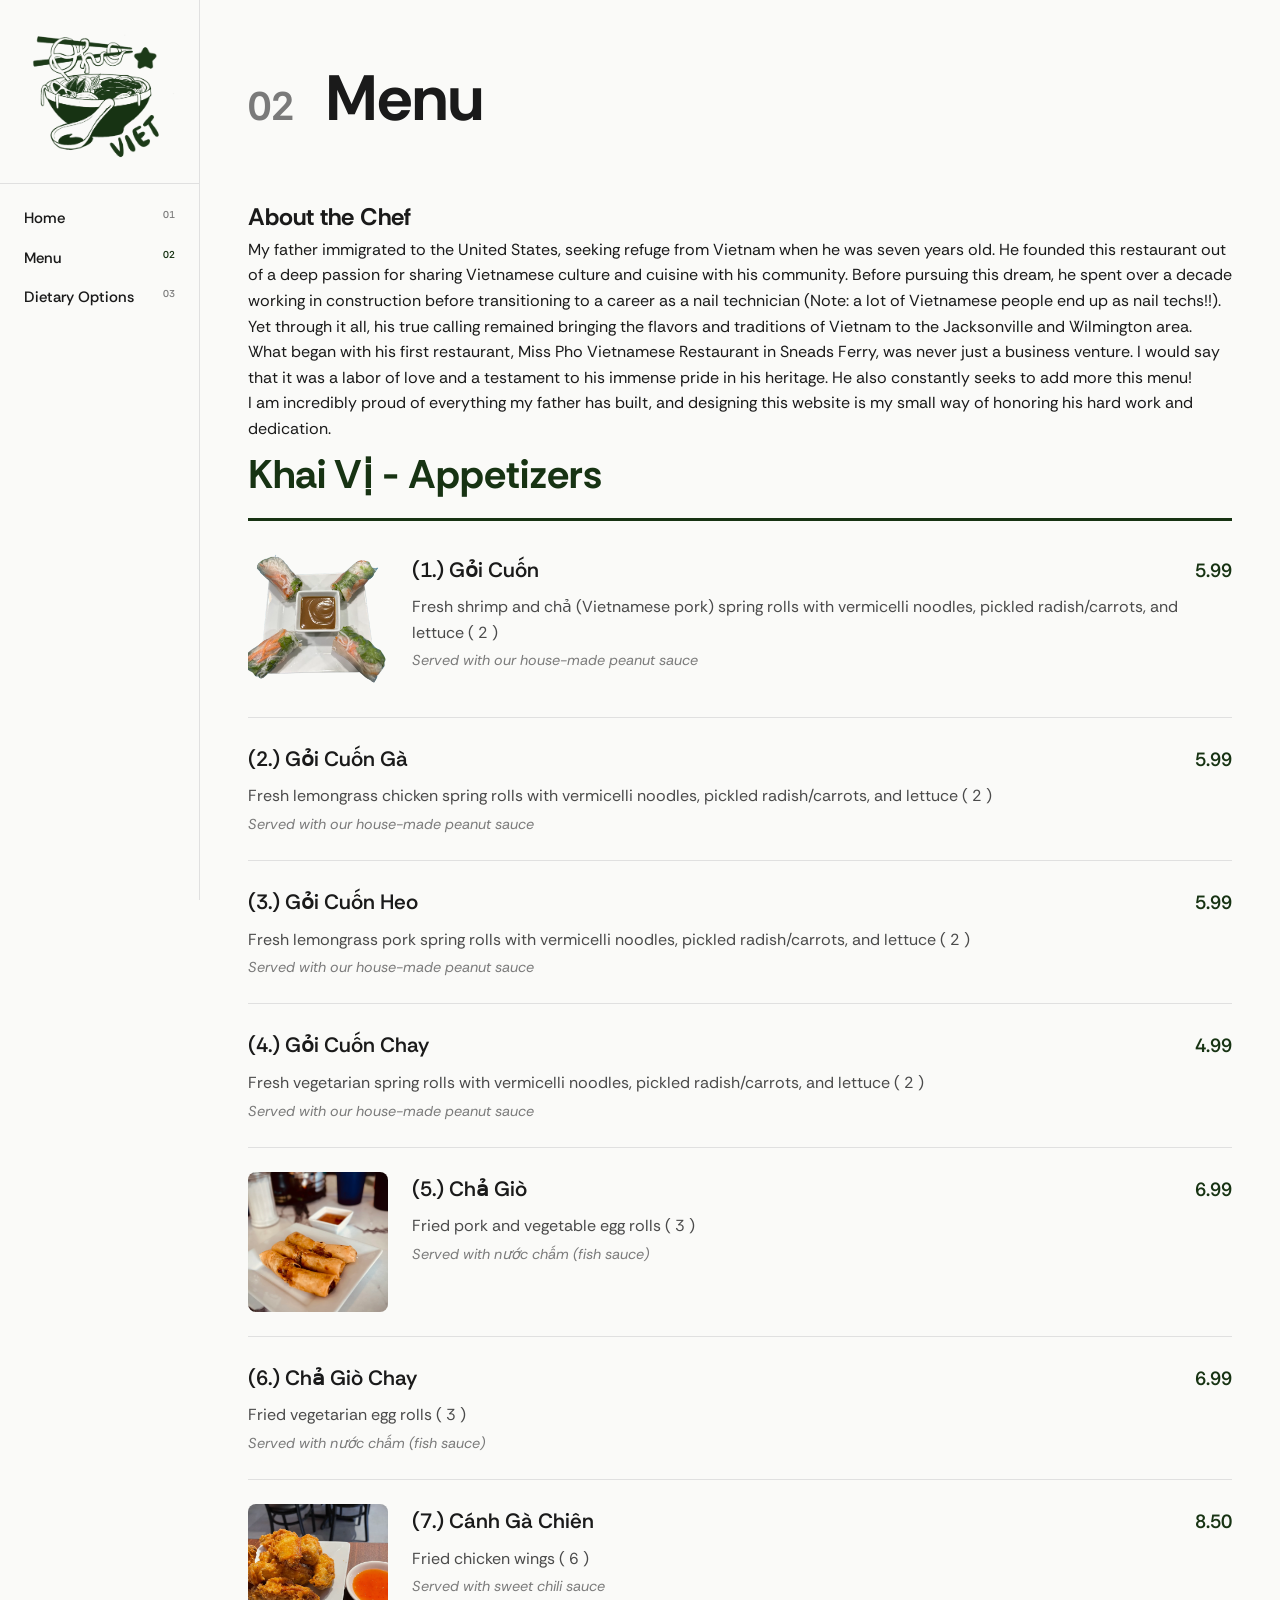
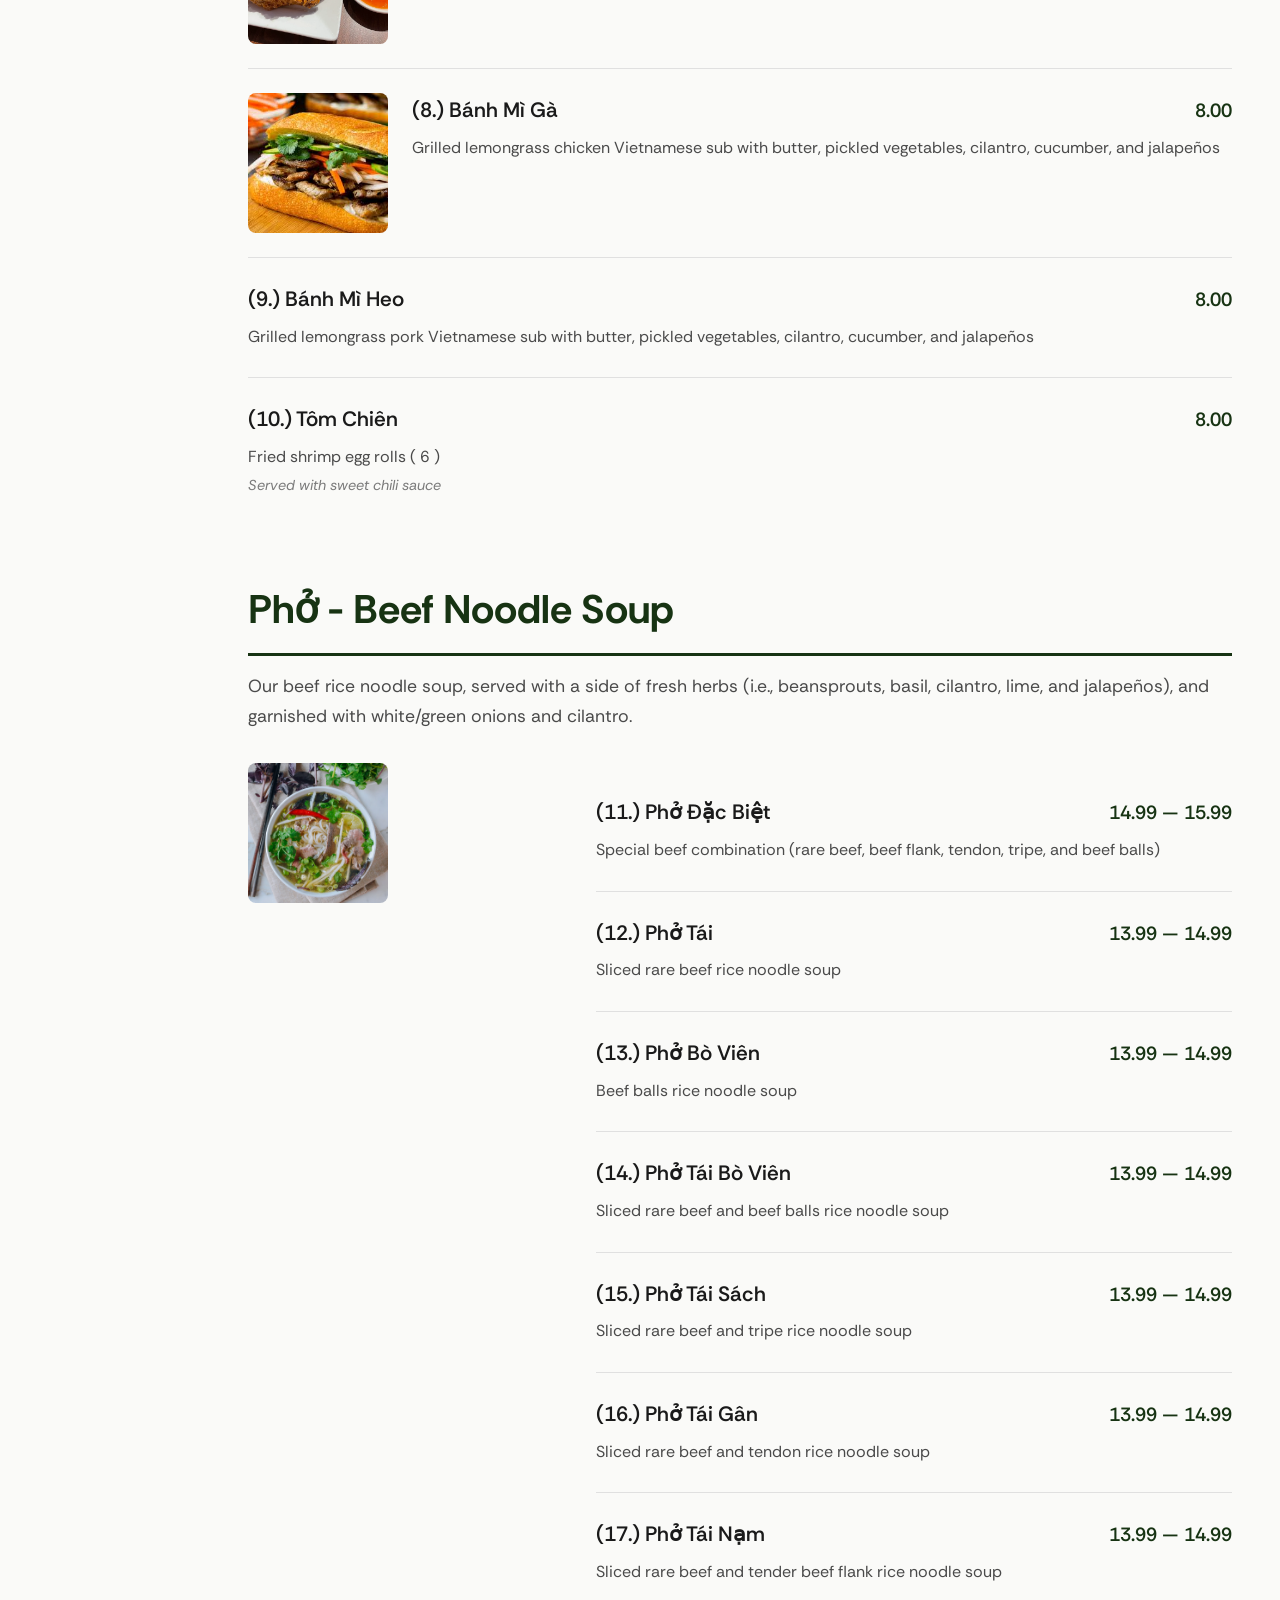
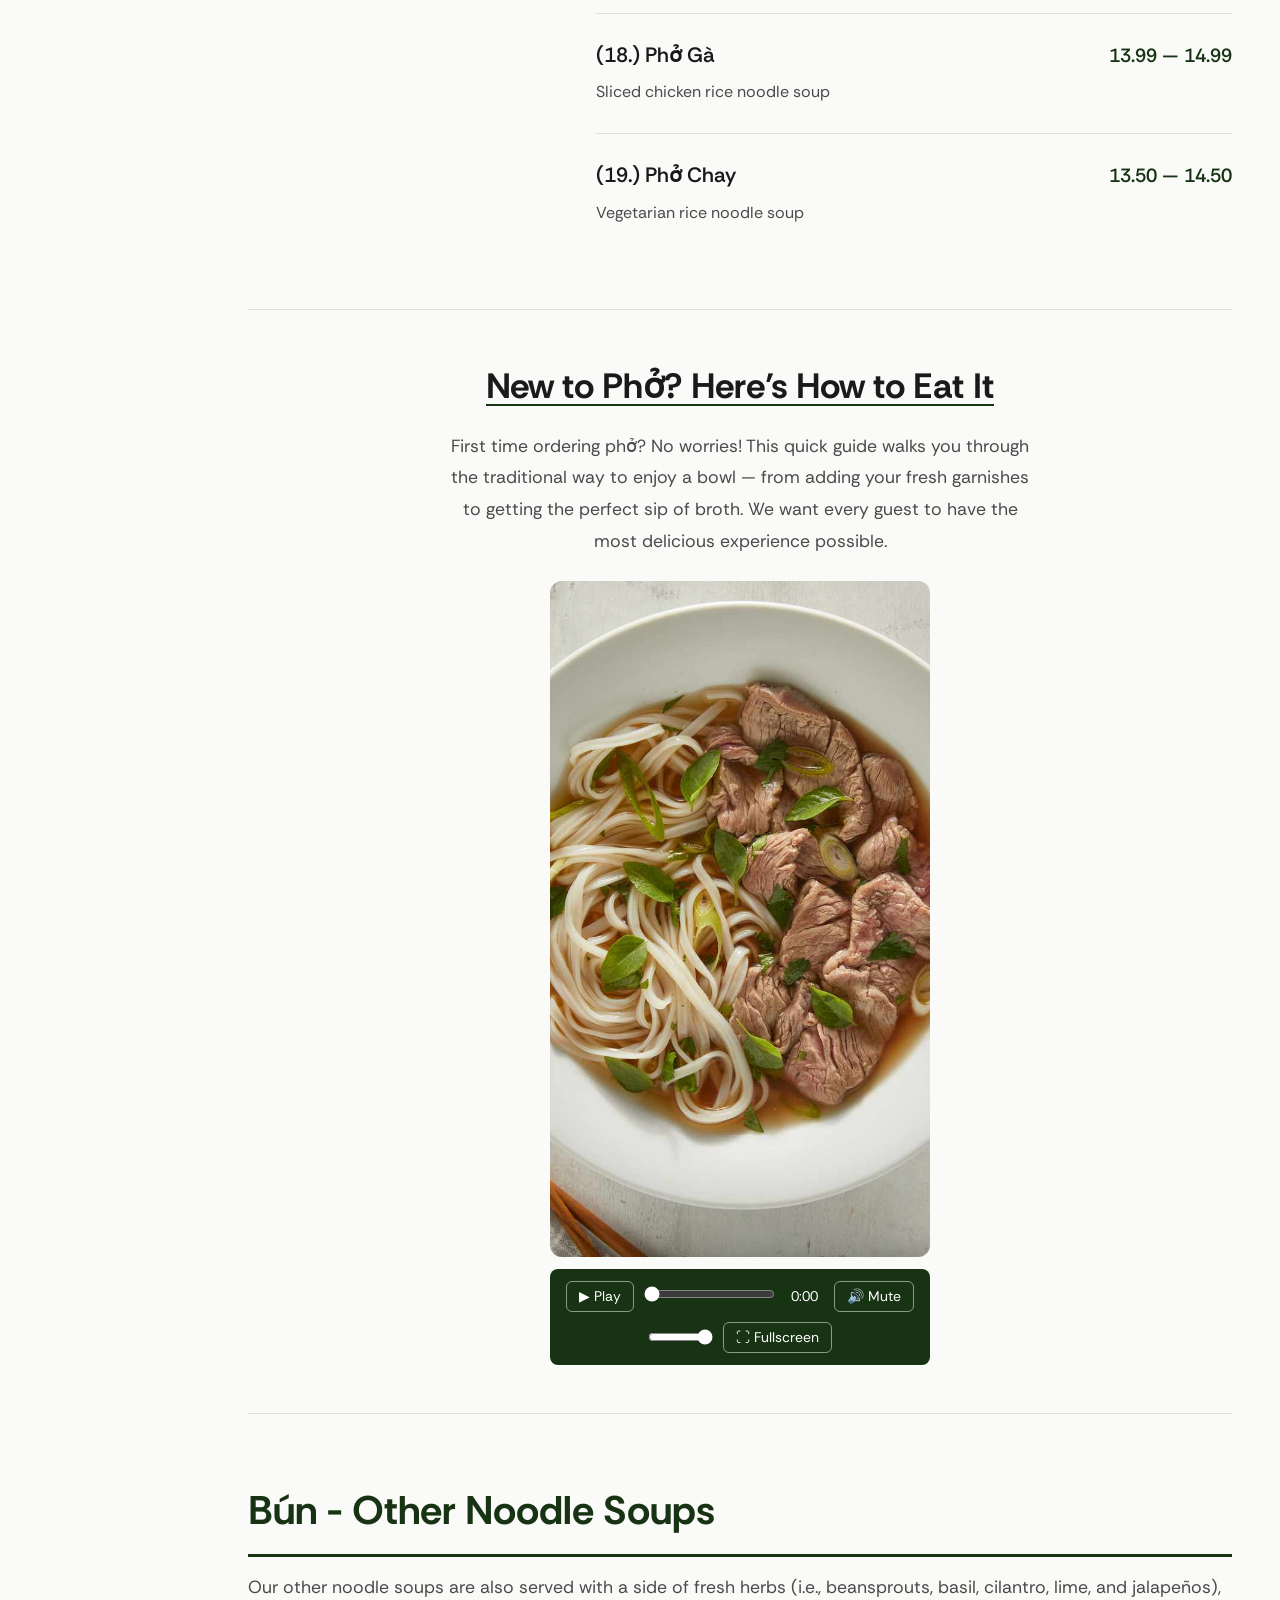
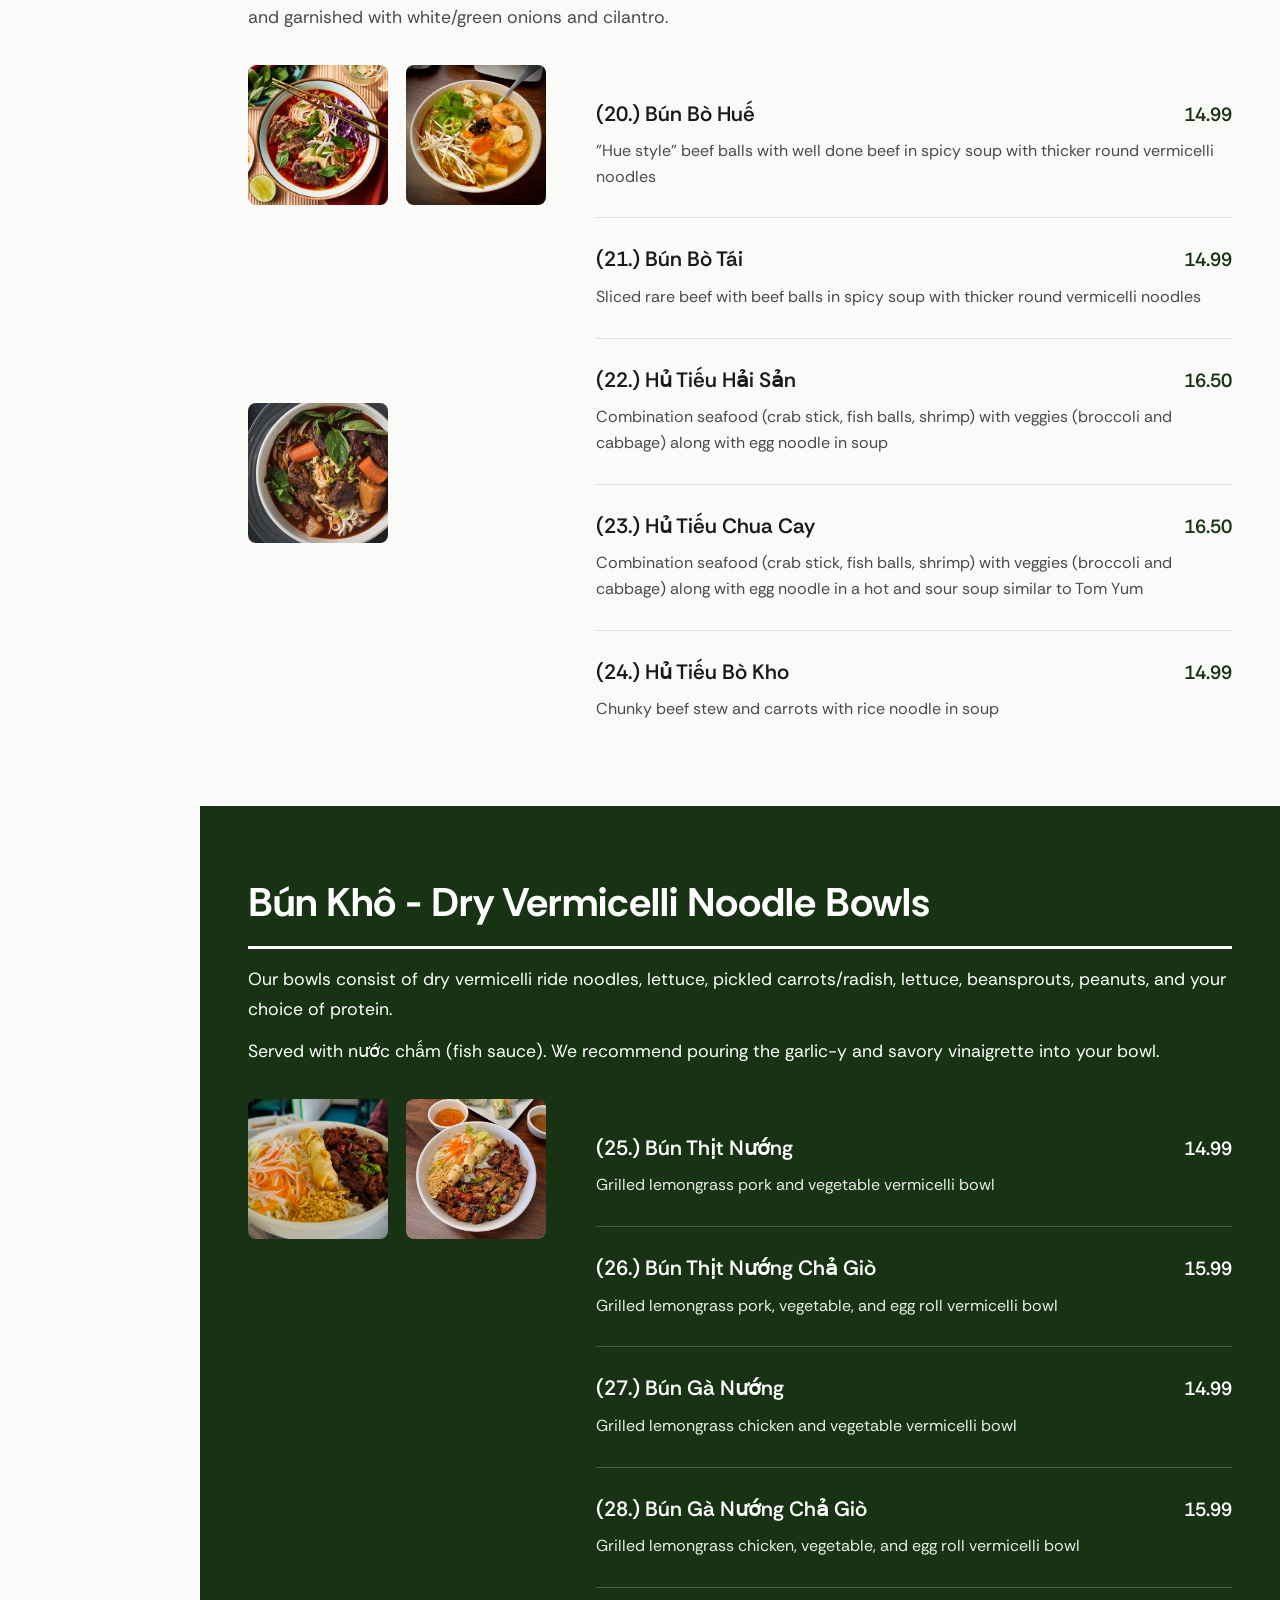
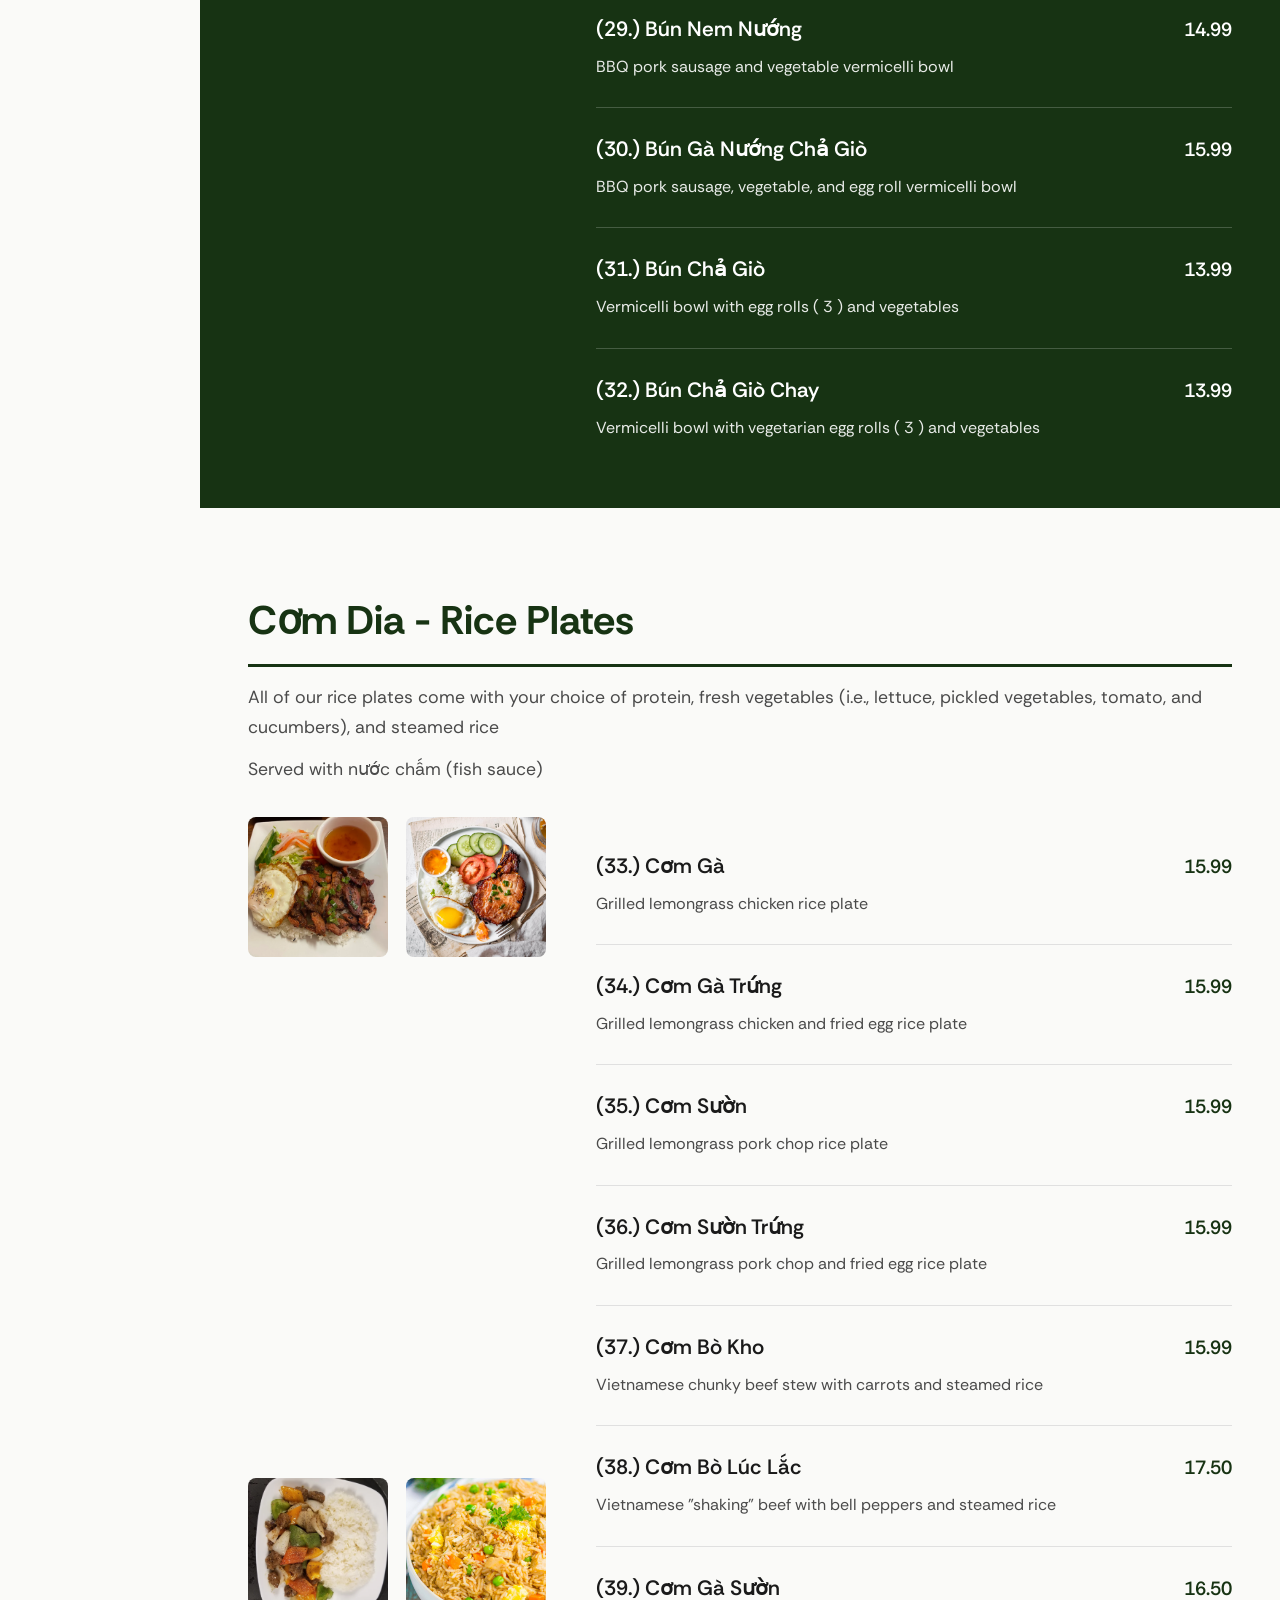
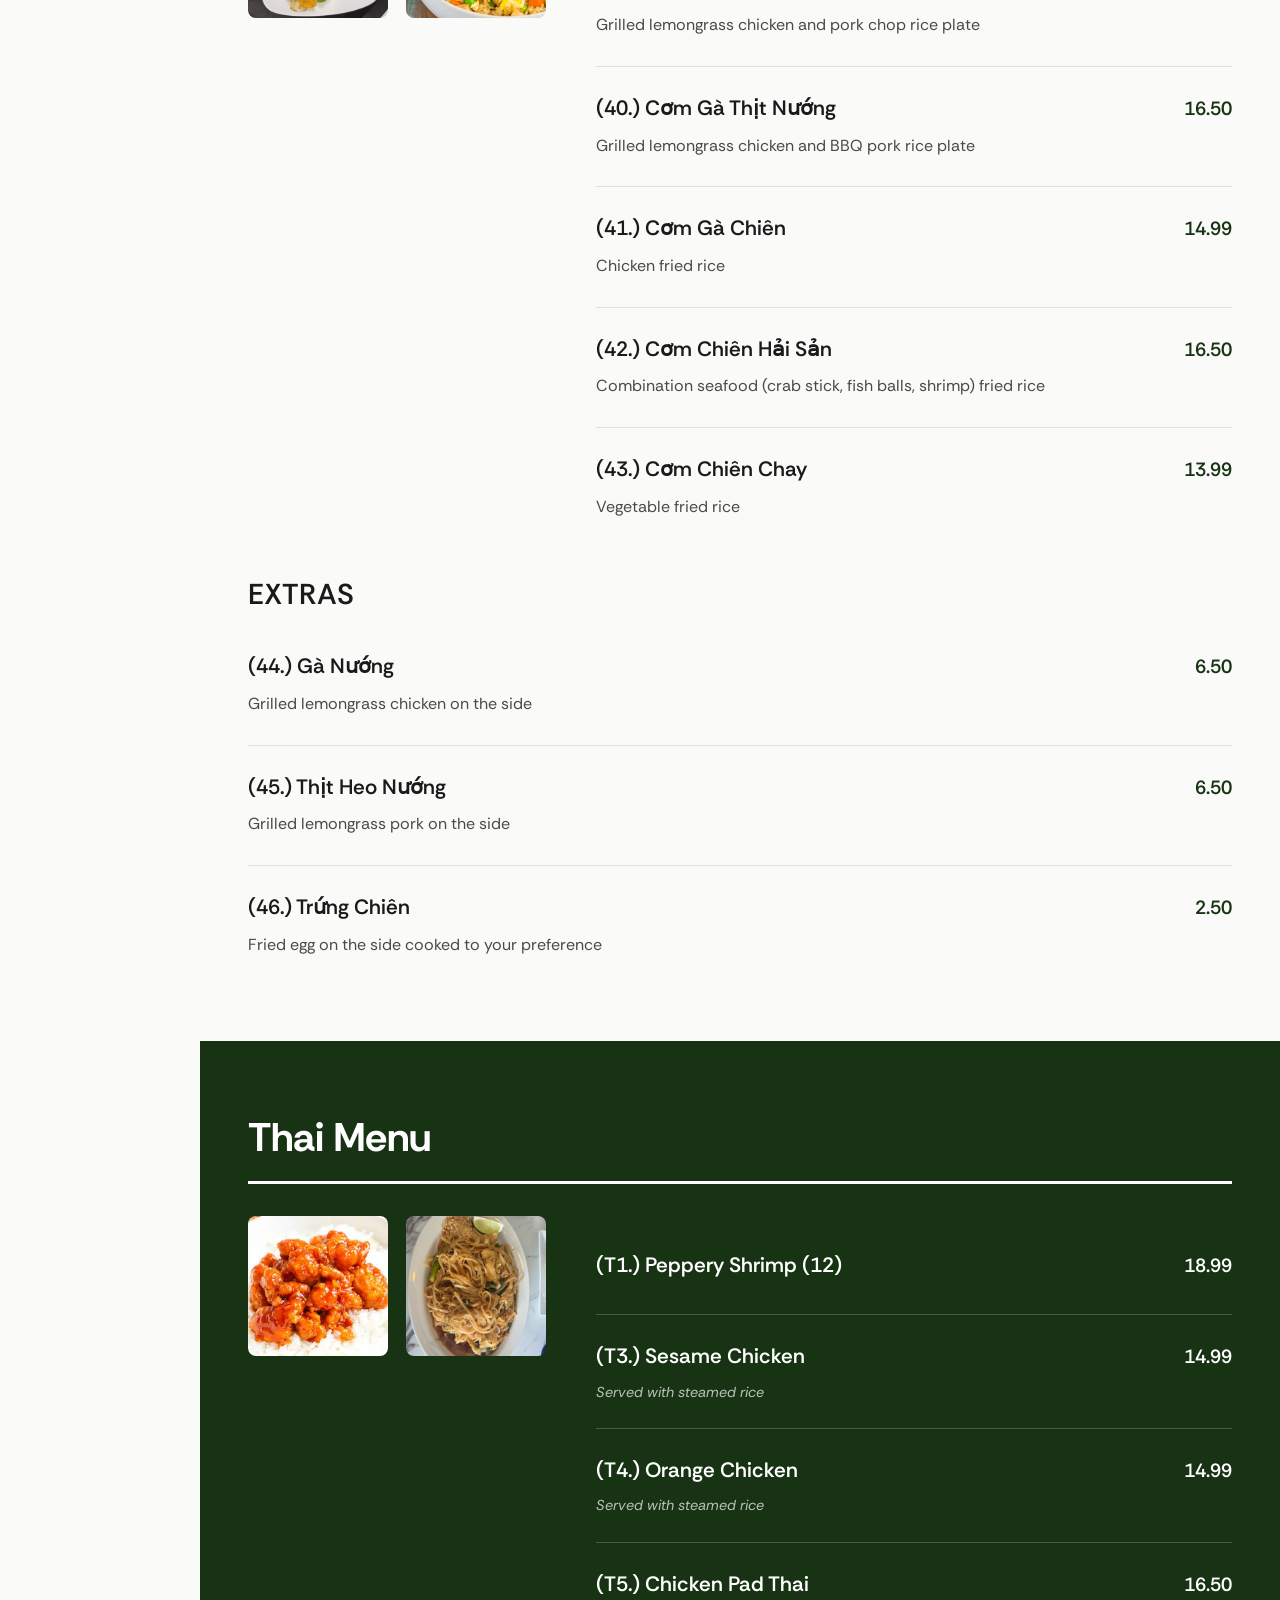
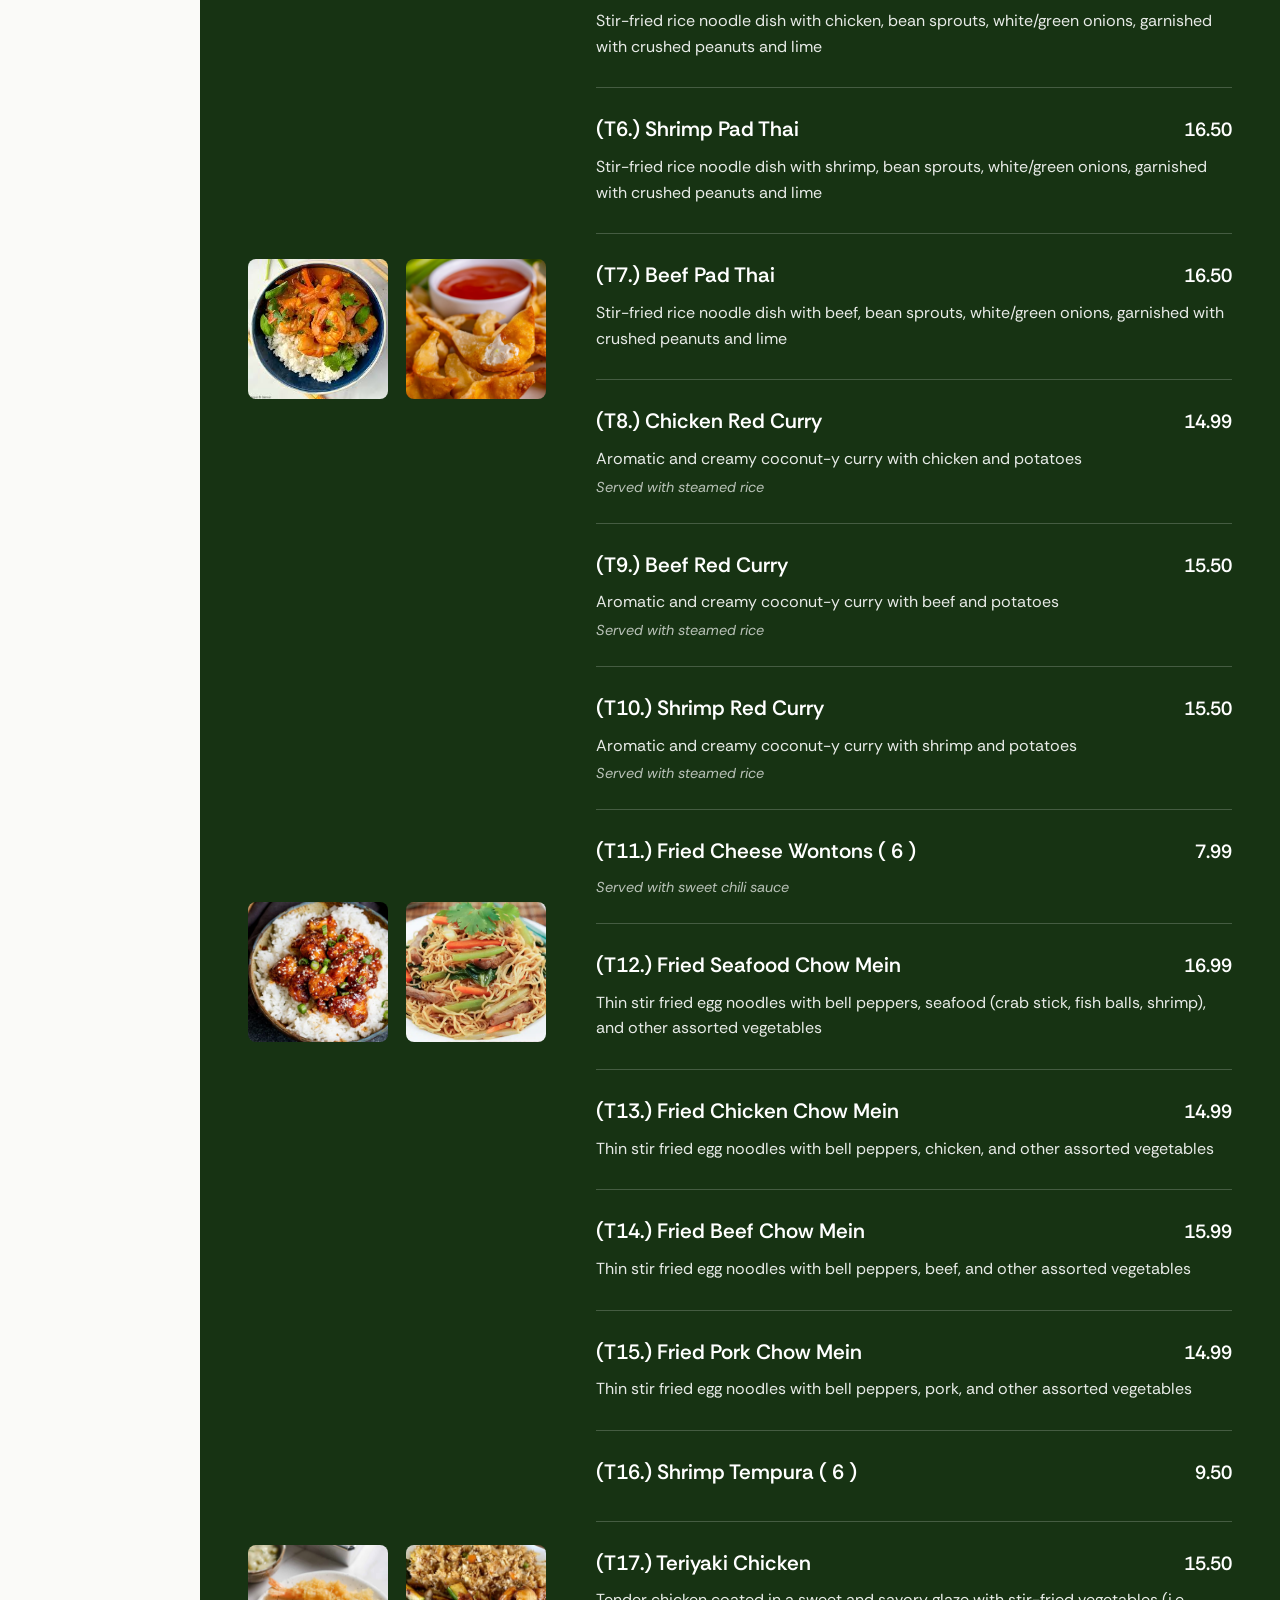
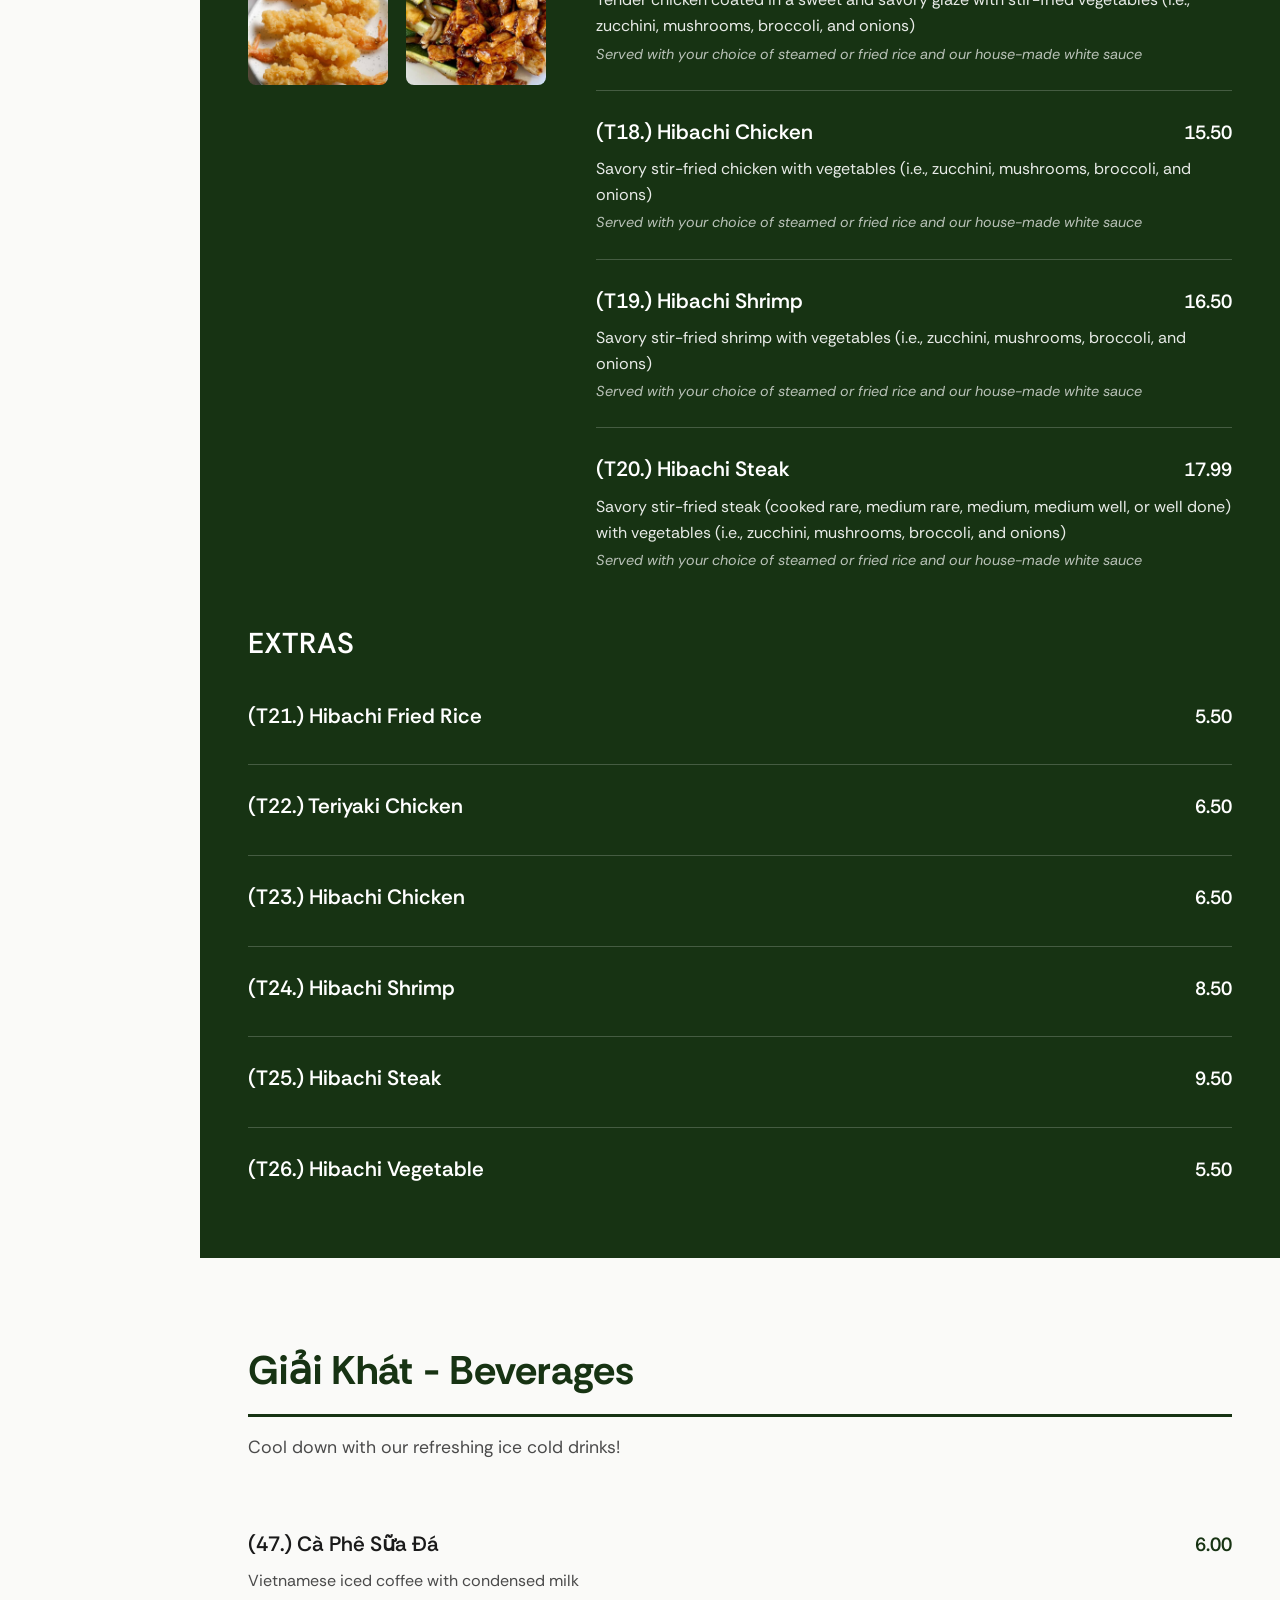
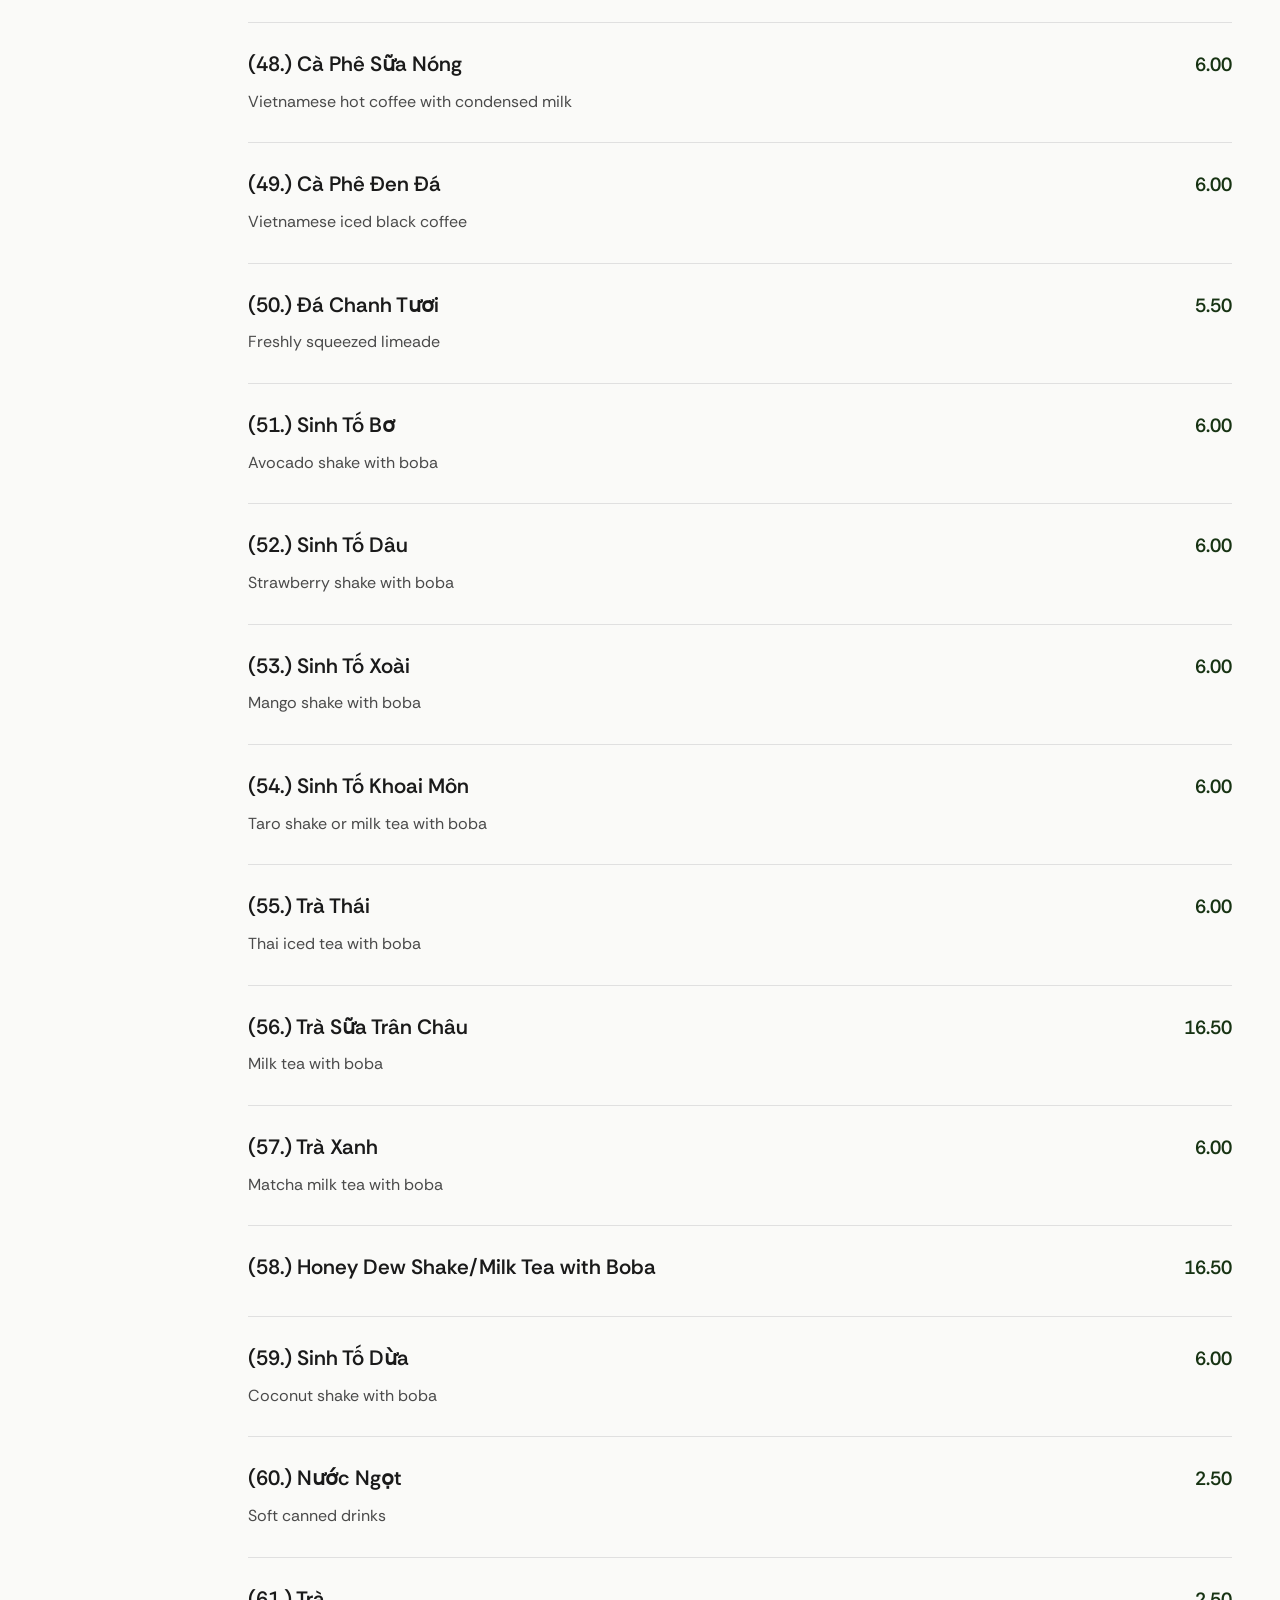
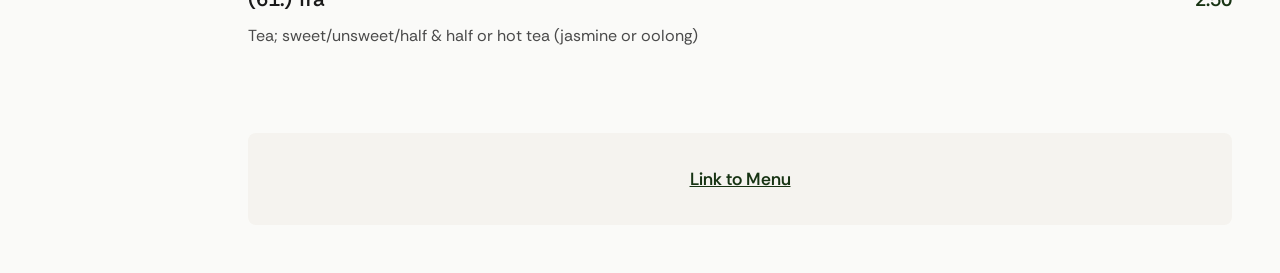
==== commit 6636903c: "Merge branch 'main' of https://github.com/mariannengu/INLS-572---Pho-Viet-Assignment-2-" ====
--- a/menu.html
+++ b/menu.html
@@ -1,885 +1,957 @@
-<!DOCTYPE html>
-<html lang="en">
-<head>
-    <meta charset="UTF-8">
-    <meta name="viewport" content="width=device-width, initial-scale=1.0">
-    <title>Menu - Pho Viet Restaurant</title>
-    <link rel="preconnect" href="https://fonts.googleapis.com">
-    <link rel="preconnect" href="https://fonts.gstatic.com" crossorigin>
-    <link href="https://fonts.googleapis.com/css2?family=Rethink+Sans:wght@400;500;600;700&display=swap" rel="stylesheet">
-    <link rel="stylesheet" href="styles.css">
-</head>
-<body>
-    <!--Sidebar Navigation-->
-    <nav class="sidebar">
-        <header class="logo-container">
-            <a href="index.html" class="logo-link">
-                <img src="logo.png" alt="Pho Viet Logo" class="logo">
-            </a>
-        </header>
-
-        <ul class="nav-links">
-            <li><a href="index.html" class="nav-link" data-section="home">Home<span class="nav-number">01</span></a></li>
-            <li><a href="menu.html" class="nav-link active" data-section="menu">Menu<span class="nav-number">02</span></a></li>
-            <li><a href="dietary.html" class="nav-link" data-section="dieatary">Dietary Options<span class="nav-number">03</span></a></li>
-        </ul>
-    </nav>
-
-    <!--Main Content-->
-    <main class="main-content">
-        <!-- Menu Section -->
-        <section id="menu" class="section">
-            <div class="content-wrapper">
-                <div class="section-header">
-                    <h1 class="section-title"><span class="section-num">02</span> Menu</h1>
-                </div>
-                <!-- About the Chef -->
-                <h2 class="about-title">About the Chef</h2>
-                <div class="about-content">
-                    <div class="about-text">
-                        <p>My father immigrated to the United States, seeking refuge from Vietnam when he was seven years old.  He founded this restaurant out of a deep passion for sharing Vietnamese culture and cuisine with his community.  Before pursuing this dream, he spent over a decade working in construction before transitioning to a career as a nail technician (Note: a lot of Vietnamese people end up as nail techs!!).  Yet through it all, his true calling remained bringing the flavors and traditions of Vietnam to the Jacksonville and Wilmington area.  What began with his first restaurant, Miss Pho Vietnamese Restaurant in Sneads Ferry, was never just a business venture.  I would say that it was a labor of love and a testament to his immense pride in his heritage.  He also constantly seeks to add more this menu!</p>
-                        <p>I am incredibly proud of everything my father has built, and designing this website is my small way of honoring his hard work and dedication. </p>
-                    </div>
-                </div>
-
-                <!-- Khai Vị - Appetizers -->
-                <div class="menu-category">
-                    <h2 class="cat-title">Khai Vị - Appetizers</h2>
-                    
-                    <div class="menu-items-list">
-                        <div class="menu-item menu-item-with-image">
-                            <div class="menu-item-image">
-                                <img src="menupic/m1.png" alt="Gỏi Cuốn">
-                            </div>
-                            <div class="menu-item-content">
-                                <div class="menu-item-header">
-                                    <h3 class="item-name">(1.) Gỏi Cuốn</h3>
-                                    <span class="item-price">5.99</span>
-                                </div>
-                                <p class="item-description">Fresh shrimp and chả (Vietnamese pork) spring rolls with vermicelli noodles, pickled radish/carrots, and lettuce ( 2 )</p>
-                                <p class="item-note">Served with our house-made peanut sauce</p>
-                            </div>
-                        </div>
-
-                        <div class="menu-item">
-                            <div class="menu-item-header">
-                                <h3 class="item-name">(2.) Gỏi Cuốn Gà</h3>
-                                <span class="item-price">5.99</span>
-                            </div>
-                            <p class="item-description">Fresh lemongrass chicken spring rolls with vermicelli noodles, pickled radish/carrots, and lettuce ( 2 )</p>
-                            <p class="item-note">Served with our house-made peanut sauce</p>
-                        </div>
-
-                        <div class="menu-item">
-                            <div class="menu-item-header">
-                                <h3 class="item-name">(3.) Gỏi Cuốn Heo</h3>
-                                <span class="item-price">5.99</span>
-                            </div>
-                            <p class="item-description">Fresh lemongrass pork spring rolls with vermicelli noodles, pickled radish/carrots, and lettuce ( 2 )</p>
-                            <p class="item-note">Served with our house-made peanut sauce</p>
-                        </div>
-
-                        <div class="menu-item">
-                            <div class="menu-item-header">
-                                <h3 class="item-name">(4.) Gỏi Cuốn Chay</h3>
-                                <span class="item-price">4.99</span>
-                            </div>
-                            <p class="item-description">Fresh vegetarian spring rolls with vermicelli noodles, pickled radish/carrots, and lettuce ( 2 )</p>
-                            <p class="item-note">Served with our house-made peanut sauce</p>
-                        </div>
-
-                        <div class="menu-item menu-item-with-image">
-                            <div class="menu-item-image">
-                                <img src="menupic/m5.png" alt="Chả Giò">
-                            </div>
-                            <div class="menu-item-content">
-                                <div class="menu-item-header">
-                                    <h3 class="item-name">(5.) Chả Giò</h3>
-                                    <span class="item-price">6.99</span>
-                                </div>
-                                <p class="item-description">Fried pork and vegetable egg rolls ( 3 )</p>
-                                <p class="item-note">Served with nước chấm (fish sauce)</p>
-                            </div>
-                        </div>
-
-                        <div class="menu-item">
-                            <div class="menu-item-header">
-                                <h3 class="item-name">(6.) Chả Giò Chay</h3>
-                                <span class="item-price">6.99</span>
-                            </div>
-                            <p class="item-description">Fried vegetarian egg rolls ( 3 )</p>
-                            <p class="item-note">Served with nước chấm (fish sauce)</p>
-                        </div>
-
-                        <div class="menu-item menu-item-with-image">
-                            <div class="menu-item-image">
-                                <img src="menupic/m7.png" alt="Cánh Gà Chiên">
-                            </div>
-                            <div class="menu-item-content">
-                                <div class="menu-item-header">
-                                    <h3 class="item-name">(7.) Cánh Gà Chiên</h3>
-                                    <span class="item-price">8.50</span>
-                                </div>
-                                <p class="item-description">Fried chicken wings ( 6 )</p>
-                                <p class="item-note">Served with sweet chili sauce</p>
-                            </div>
-                        </div>
-
-                        <div class="menu-item menu-item-with-image">
-                            <div class="menu-item-image">
-                                <img src="menupic/m8.jpg" alt="Bánh Mì Gà">
-                            </div>
-                            <div class="menu-item-content">
-                                <div class="menu-item-header">
-                                    <h3 class="item-name">(8.) Bánh Mì Gà</h3>
-                                    <span class="item-price">8.00</span>
-                                </div>
-                                <p class="item-description">Grilled lemongrass chicken Vietnamese sub with butter, pickled vegetables, cilantro, cucumber, and jalapeños</p>
-                            </div>
-                        </div>
-
-                        <div class="menu-item">
-                            <div class="menu-item-header">
-                                <h3 class="item-name">(9.) Bánh Mì Heo</h3>
-                                <span class="item-price">8.00</span>
-                            </div>
-                            <p class="item-description">Grilled lemongrass pork Vietnamese sub with butter, pickled vegetables, cilantro, cucumber, and jalapeños</p>
-                        </div>
-
-                        <div class="menu-item">
-                            <div class="menu-item-header">
-                                <h3 class="item-name">(10.) Tôm Chiên</h3>
-                                <span class="item-price">8.00</span>
-                            </div>
-                            <p class="item-description">Fried shrimp egg rolls ( 6 )</p>
-                            <p class="item-note">Served with sweet chili sauce</p>
-                        </div>
-                    </div>
-                </div>
-
-                <!-- Beef Noodle Soup -->
-                <div class="menu-category">
-                    <h2 class="cat-title">Phở - Beef Noodle Soup</h2>
-                    <p class="cat-description">Our beef rice noodle soup, served with a side of fresh herbs (i.e., beansprouts, basil, cilantro, lime, and jalapeños), and garnished with white/green onions and cilantro.</p>
-                    
-                    <div class="menu-content">
-                        <div class="menu-images">
-                            <img src="menupic/m11.png" alt="Phở">
-                        </div>
-
-                        <div class="menu-items-list">
-                            <div class="menu-item">
-                                <div class="menu-item-header">
-                                    <h3 class="item-name">(11.) Phở Đặc Biệt</h3>
-                                    <span class="item-price">14.99 — 15.99</span>
-                                </div>
-                                <p class="item-description">Special beef combination (rare beef, beef flank, tendon, tripe, and beef balls)</p>
-                            </div>
-
-                            <div class="menu-item">
-                                <div class="menu-item-header">
-                                    <h3 class="item-name">(12.) Phở Tái</h3>
-                                    <span class="item-price">13.99 — 14.99</span>
-                                </div>
-                                <p class="item-description">Sliced rare beef rice noodle soup</p>
-                            </div>
-
-                            <div class="menu-item">
-                                <div class="menu-item-header">
-                                    <h3 class="item-name">(13.) Phở Bò Viên</h3>
-                                    <span class="item-price">13.99 — 14.99</span>
-                                </div>
-                                <p class="item-description">Beef balls rice noodle soup</p>
-                            </div>
-
-                            <div class="menu-item">
-                                <div class="menu-item-header">
-                                    <h3 class="item-name">(14.) Phở Tái Bò Viên</h3>
-                                    <span class="item-price">13.99 — 14.99</span>
-                                </div>
-                                <p class="item-description">Sliced rare beef and beef balls rice noodle soup</p>
-                            </div>
-
-                            <div class="menu-item">
-                                <div class="menu-item-header">
-                                    <h3 class="item-name">(15.) Phở Tái Sách</h3>
-                                    <span class="item-price">13.99 — 14.99</span>
-                                </div>
-                                <p class="item-description">Sliced rare beef and tripe rice noodle soup</p>
-                            </div>
-
-                            <div class="menu-item">
-                                <div class="menu-item-header">
-                                    <h3 class="item-name">(16.) Phở Tái Gân</h3>
-                                    <span class="item-price">13.99 — 14.99</span>
-                                </div>
-                                <p class="item-description">Sliced rare beef and tendon rice noodle soup</p>
-                            </div>
-
-                            <div class="menu-item">
-                                <div class="menu-item-header">
-                                    <h3 class="item-name">(17.) Phở Tái Nạm</h3>
-                                    <span class="item-price">13.99 — 14.99</span>
-                                </div>
-                                <p class="item-description">Sliced rare beef and tender beef flank rice noodle soup</p>
-                            </div>
-
-                            <div class="menu-item">
-                                <div class="menu-item-header">
-                                    <h3 class="item-name">(18.) Phở Gà</h3>
-                                    <span class="item-price">13.99 — 14.99</span>
-                                </div>
-                                <p class="item-description">Sliced chicken rice noodle soup</p>
-                            </div>
-
-                            <div class="menu-item">
-                                <div class="menu-item-header">
-                                    <h3 class="item-name">(19.) Phở Chay</h3>
-                                    <span class="item-price">13.50 — 14.50</span>
-                                </div>
-                                <p class="item-description">Vegetarian rice noodle soup</p>
-                            </div>
-                        </div>
-                    </div>
-                </div>
-
-                <!-- Other Noodle Soups -->
-                <div class="menu-category">
-                    <h2 class="cat-title">Bún - Other Noodle Soups</h2>
-                    <p class="cat-description">Our other noodle soups are also served with a side of fresh herbs (i.e., beansprouts, basil, cilantro, lime, and jalapeños), and garnished with white/green onions and cilantro.</p>
-                    
-                    <div class="menu-content">
-                        <div class="menu-images">
-                            <img src="menupic/m20.png" alt="Bún Bò Huế">
-                            <img src="menupic/m23.png" alt="Hủ Tiếu Chua Cay">
-                            <img src="menupic/m24.png" alt="Hủ Tiếu Bò Kho">
-                        </div>
-
-                        <div class="menu-items-list">
-                            <div class="menu-item">
-                                <div class="menu-item-header">
-                                    <h3 class="item-name">(20.) Bún Bò Huế</h3>
-                                    <span class="item-price">14.99</span>
-                                </div>
-                                <p class="item-description">"Hue style" beef balls with well done beef in spicy soup with thicker round vermicelli noodles</p>
-                            </div>
-
-                            <div class="menu-item">
-                                <div class="menu-item-header">
-                                    <h3 class="item-name">(21.) Bún Bò Tái</h3>
-                                    <span class="item-price">14.99</span>
-                                </div>
-                                <p class="item-description">Sliced rare beef with beef balls in spicy soup with thicker round vermicelli noodles</p>
-                            </div>
-
-                            <div class="menu-item">
-                                <div class="menu-item-header">
-                                    <h3 class="item-name">(22.) Hủ Tiếu Hải Sản</h3>
-                                    <span class="item-price">16.50</span>
-                                </div>
-                                <p class="item-description">Combination seafood (crab stick, fish balls, shrimp) with veggies (broccoli and cabbage) along with egg noodle in soup</p>
-                            </div>
-
-                            <div class="menu-item">
-                                <div class="menu-item-header">
-                                    <h3 class="item-name">(23.) Hủ Tiếu Chua Cay</h3>
-                                    <span class="item-price">16.50</span>
-                                </div>
-                                <p class="item-description">Combination seafood (crab stick, fish balls, shrimp) with veggies (broccoli and cabbage) along with egg noodle in a hot and sour soup similar to Tom Yum</p>
-                            </div>
-
-                            <div class="menu-item">
-                                <div class="menu-item-header">
-                                    <h3 class="item-name">(24.) Hủ Tiếu Bò Kho</h3>
-                                    <span class="item-price">14.99</span>
-                                </div>
-                                <p class="item-description">Chunky beef stew and carrots with rice noodle in soup</p>
-                            </div>
-                        </div>
-                    </div>
-                </div>
-
-                <!-- Dry Vermicelli Noodle Bowls -->
-                <div class="menu-category-fullwidth">
-                    <div class="content-wrapper">
-                        <h2 class="cat-title cat-title-light">Bún Khô - Dry Vermicelli Noodle Bowls</h2>
-                        <p class="cat-description cat-description-light">Our bowls consist of dry vermicelli ride noodles, lettuce, pickled carrots/radish, lettuce, beansprouts, peanuts, and your choice of protein.</p>
-                        <p class="cat-description cat-description-light">Served with nước chấm (fish sauce). We recommend pouring the garlic-y and savory vinaigrette into your bowl.</p>
-                        
-                        <div class="menu-content">
-                            <div class="menu-images">
-                                <img src="menupic/m26.png" alt="Bún Thịt Nướng Chả Giò">
-                                <img src="menupic/m28.png" alt="Bún Gà Nướng Chả Giò">
-                            </div>
-
-                            <div class="menu-items-list">
-                                <div class="menu-item">
-                                    <div class="menu-item-header">
-                                        <h3 class="item-name">(25.) Bún Thịt Nướng</h3>
-                                        <span class="item-price">14.99</span>
-                                    </div>
-                                    <p class="item-description">Grilled lemongrass pork and vegetable vermicelli bowl</p>
-                                </div>
-
-                                <div class="menu-item">
-                                    <div class="menu-item-header">
-                                        <h3 class="item-name">(26.) Bún Thịt Nướng Chả Giò</h3>
-                                        <span class="item-price">15.99</span>
-                                    </div>
-                                    <p class="item-description">Grilled lemongrass pork, vegetable, and egg roll vermicelli bowl</p>
-                                </div>
-
-                                <div class="menu-item">
-                                    <div class="menu-item-header">
-                                        <h3 class="item-name">(27.) Bún Gà Nướng</h3>
-                                        <span class="item-price">14.99</span>
-                                    </div>
-                                    <p class="item-description">Grilled lemongrass chicken and vegetable vermicelli bowl</p>
-                                </div>
-
-                                <div class="menu-item">
-                                    <div class="menu-item-header">
-                                        <h3 class="item-name">(28.) Bún Gà Nướng Chả Giò</h3>
-                                        <span class="item-price">15.99</span>
-                                    </div>
-                                    <p class="item-description">Grilled lemongrass chicken, vegetable, and egg roll vermicelli bowl</p>
-                                </div>
-
-                                <div class="menu-item">
-                                    <div class="menu-item-header">
-                                        <h3 class="item-name">(29.) Bún Nem Nướng</h3>
-                                        <span class="item-price">14.99</span>
-                                    </div>
-                                    <p class="item-description">BBQ pork sausage and vegetable vermicelli bowl</p>
-                                </div>
-
-                                <div class="menu-item">
-                                    <div class="menu-item-header">
-                                        <h3 class="item-name">(30.) Bún Gà Nướng Chả Giò</h3>
-                                        <span class="item-price">15.99</span>
-                                    </div>
-                                    <p class="item-description">BBQ pork sausage, vegetable, and egg roll vermicelli bowl</p>
-                                </div>
-
-                                <div class="menu-item">
-                                    <div class="menu-item-header">
-                                        <h3 class="item-name">(31.) Bún Chả Giò</h3>
-                                        <span class="item-price">13.99</span>
-                                    </div>
-                                    <p class="item-description">Vermicelli bowl with egg rolls ( 3 ) and vegetables</p>
-                                </div>
-
-                                <div class="menu-item">
-                                    <div class="menu-item-header">
-                                        <h3 class="item-name">(32.) Bún Chả Giò Chay</h3>
-                                        <span class="item-price">13.99</span>
-                                    </div>
-                                    <p class="item-description">Vermicelli bowl with vegetarian egg rolls ( 3 ) and vegetables</p>
-                                </div>
-                            </div>
-                        </div>
-                    </div>
-                </div>
-
-                <!-- Rice Plates -->
-                <div class="menu-category">
-                    <h2 class="cat-title">Cơm Dia - Rice Plates</h2>
-                    <p class="cat-description">All of our rice plates come with your choice of protein, fresh vegetables (i.e., lettuce, pickled vegetables, tomato, and cucumbers), and steamed rice</p>
-                    <p class="cat-description">Served with nước chấm (fish sauce)</p>
-                    
-                    <div class="menu-content">
-                        <div class="menu-images">
-                            <img src="menupic/m34.png" alt="Cơm Gà Trứng">
-                            <img src="menupic/m36.png" alt="Cơm Sườn Trứng">
-                            <img src="menupic/m38.png" alt="Cơm Bò Lúc Lắc">
-                            <img src="menupic/m41.png" alt="Cơm Gà Chiên">
-                        </div>
-
-                        <div class="menu-items-list">
-                            <div class="menu-item">
-                                <div class="menu-item-header">
-                                    <h3 class="item-name">(33.) Cơm Gà</h3>
-                                    <span class="item-price">15.99</span>
-                                </div>
-                                <p class="item-description">Grilled lemongrass chicken rice plate</p>
-                            </div>
-
-                            <div class="menu-item">
-                                <div class="menu-item-header">
-                                    <h3 class="item-name">(34.) Cơm Gà Trứng</h3>
-                                    <span class="item-price">15.99</span>
-                                </div>
-                                <p class="item-description">Grilled lemongrass chicken and fried egg rice plate</p>
-                            </div>
-
-                            <div class="menu-item">
-                                <div class="menu-item-header">
-                                    <h3 class="item-name">(35.) Cơm Sườn</h3>
-                                    <span class="item-price">15.99</span>
-                                </div>
-                                <p class="item-description">Grilled lemongrass pork chop rice plate</p>
-                            </div>
-
-                            <div class="menu-item">
-                                <div class="menu-item-header">
-                                    <h3 class="item-name">(36.) Cơm Sườn Trứng</h3>
-                                    <span class="item-price">15.99</span>
-                                </div>
-                                <p class="item-description">Grilled lemongrass pork chop and fried egg rice plate</p>
-                            </div>
-
-                            <div class="menu-item">
-                                <div class="menu-item-header">
-                                    <h3 class="item-name">(37.) Cơm Bò Kho</h3>
-                                    <span class="item-price">15.99</span>
-                                </div>
-                                <p class="item-description">Vietnamese chunky beef stew with carrots and steamed rice</p>
-                            </div>
-
-                            <div class="menu-item">
-                                <div class="menu-item-header">
-                                    <h3 class="item-name">(38.) Cơm Bò Lúc Lắc</h3>
-                                    <span class="item-price">17.50</span>
-                                </div>
-                                <p class="item-description">Vietnamese "shaking" beef with bell peppers and steamed rice</p>
-                            </div>
-
-                            <div class="menu-item">
-                                <div class="menu-item-header">
-                                    <h3 class="item-name">(39.) Cơm Gà Sườn</h3>
-                                    <span class="item-price">16.50</span>
-                                </div>
-                                <p class="item-description">Grilled lemongrass chicken and pork chop rice plate</p>
-                            </div>
-
-                            <div class="menu-item">
-                                <div class="menu-item-header">
-                                    <h3 class="item-name">(40.) Cơm Gà Thịt Nướng</h3>
-                                    <span class="item-price">16.50</span>
-                                </div>
-                                <p class="item-description">Grilled lemongrass chicken and BBQ pork rice plate</p>
-                            </div>
-
-                            <div class="menu-item">
-                                <div class="menu-item-header">
-                                    <h3 class="item-name">(41.) Cơm Gà Chiên</h3>
-                                    <span class="item-price">14.99</span>
-                                </div>
-                                <p class="item-description">Chicken fried rice</p>
-                            </div>
-
-                            <div class="menu-item">
-                                <div class="menu-item-header">
-                                    <h3 class="item-name">(42.) Cơm Chiên Hải Sản</h3>
-                                    <span class="item-price">16.50</span>
-                                </div>
-                                <p class="item-description">Combination seafood (crab stick, fish balls, shrimp) fried rice</p>
-                            </div>
-
-                            <div class="menu-item">
-                                <div class="menu-item-header">
-                                    <h3 class="item-name">(43.) Cơm Chiên Chay</h3>
-                                    <span class="item-price">13.99</span>
-                                </div>
-                                <p class="item-description">Vegetable fried rice</p>
-                            </div>
-                        </div>
-                    </div>
-
-                    <h3 class="extras-title">EXTRAS</h3>
-                    <div class="menu-items-list">
-                        <div class="menu-item">
-                            <div class="menu-item-header">
-                                <h3 class="item-name">(44.) Gà Nướng</h3>
-                                <span class="item-price">6.50</span>
-                            </div>
-                            <p class="item-description">Grilled lemongrass chicken on the side</p>
-                        </div>
-
-                        <div class="menu-item">
-                            <div class="menu-item-header">
-                                <h3 class="item-name">(45.) Thịt Heo Nướng</h3>
-                                <span class="item-price">6.50</span>
-                            </div>
-                            <p class="item-description">Grilled lemongrass pork on the side</p>
-                        </div>
-
-                        <div class="menu-item">
-                            <div class="menu-item-header">
-                                <h3 class="item-name">(46.) Trứng Chiên</h3>
-                                <span class="item-price">2.50</span>
-                            </div>
-                            <p class="item-description">Fried egg on the side cooked to your preference</p>
-                        </div>
-                    </div>
-                </div>
-
-                <!-- Thai Menu -->
-                <div class="menu-category-fullwidth">
-                    <div class="content-wrapper">
-                        <h2 class="cat-title cat-title-light">Thai Menu</h2>
-                        
-                        <div class="menu-content">
-                            <div class="menu-images">
-                                <img src="menupic/mt4.png" alt="Orange Chicken">
-                                <img src="menupic/mt5.png" alt="Chicken Pad Thai">
-                                <img src="menupic/mt10.jpg" alt="Shrimp Red Curry">
-                                <img src="menupic/mt11.png" alt="Fried Cheese Wontons">
-                                <img src="menupic/mt13.png" alt="Fried Chicken Chow Mein">
-                                <img src="menupic/mt15.png" alt="Fried Pork Chow Mein">
-                                <img src="menupic/mt16.png" alt="Shrimp Tempura">
-                                <img src="menupic/mt18.png" alt="Hibachi Chicken">
-                            </div>
-
-                            <div class="menu-items-list">
-                                <div class="menu-item">
-                                    <div class="menu-item-header">
-                                        <h3 class="item-name">(T1.) Peppery Shrimp (12)</h3>
-                                        <span class="item-price">18.99</span>
-                                    </div>
-                                </div>
-
-                                <div class="menu-item">
-                                    <div class="menu-item-header">
-                                        <h3 class="item-name">(T3.) Sesame Chicken</h3>
-                                        <span class="item-price">14.99</span>
-                                    </div>
-                                    <p class="item-note">Served with steamed rice</p>
-                                </div>
-
-                                <div class="menu-item">
-                                    <div class="menu-item-header">
-                                        <h3 class="item-name">(T4.) Orange Chicken</h3>
-                                        <span class="item-price">14.99</span>
-                                    </div>
-                                    <p class="item-note">Served with steamed rice</p>
-                                </div>
-
-                                <div class="menu-item">
-                                    <div class="menu-item-header">
-                                        <h3 class="item-name">(T5.) Chicken Pad Thai</h3>
-                                        <span class="item-price">16.50</span>
-                                    </div>
-                                    <p class="item-description">Stir-fried rice noodle dish with chicken, bean sprouts, white/green onions, garnished with crushed peanuts and lime</p>
-                                </div>
-
-                                <div class="menu-item">
-                                    <div class="menu-item-header">
-                                        <h3 class="item-name">(T6.) Shrimp Pad Thai</h3>
-                                        <span class="item-price">16.50</span>
-                                    </div>
-                                    <p class="item-description">Stir-fried rice noodle dish with shrimp, bean sprouts, white/green onions, garnished with crushed peanuts and lime</p>
-                                </div>
-
-                                <div class="menu-item">
-                                    <div class="menu-item-header">
-                                        <h3 class="item-name">(T7.) Beef Pad Thai</h3>
-                                        <span class="item-price">16.50</span>
-                                    </div>
-                                    <p class="item-description">Stir-fried rice noodle dish with beef, bean sprouts, white/green onions, garnished with crushed peanuts and lime</p>
-                                </div>
-
-                                <div class="menu-item">
-                                    <div class="menu-item-header">
-                                        <h3 class="item-name">(T8.) Chicken Red Curry</h3>
-                                        <span class="item-price">14.99</span>
-                                    </div>
-                                    <p class="item-description">Aromatic and creamy coconut-y curry with chicken and potatoes</p>
-                                    <p class="item-note">Served with steamed rice</p>
-                                </div>
-
-                                <div class="menu-item">
-                                    <div class="menu-item-header">
-                                        <h3 class="item-name">(T9.) Beef Red Curry</h3>
-                                        <span class="item-price">15.50</span>
-                                    </div>
-                                    <p class="item-description">Aromatic and creamy coconut-y curry with beef and potatoes</p>
-                                    <p class="item-note">Served with steamed rice</p>
-                                </div>
-
-                                <div class="menu-item">
-                                    <div class="menu-item-header">
-                                        <h3 class="item-name">(T10.) Shrimp Red Curry</h3>
-                                        <span class="item-price">15.50</span>
-                                    </div>
-                                    <p class="item-description">Aromatic and creamy coconut-y curry with shrimp and potatoes</p>
-                                    <p class="item-note">Served with steamed rice</p>
-                                </div>
-
-                                <div class="menu-item">
-                                    <div class="menu-item-header">
-                                        <h3 class="item-name">(T11.) Fried Cheese Wontons ( 6 )</h3>
-                                        <span class="item-price">7.99</span>
-                                    </div>
-                                    <p class="item-note">Served with sweet chili sauce</p>
-                                </div>
-
-                                <div class="menu-item">
-                                    <div class="menu-item-header">
-                                        <h3 class="item-name">(T12.) Fried Seafood Chow Mein</h3>
-                                        <span class="item-price">16.99</span>
-                                    </div>
-                                    <p class="item-description">Thin stir fried egg noodles with bell peppers, seafood (crab stick, fish balls, shrimp), and other assorted vegetables</p>
-                                </div>
-
-                                <div class="menu-item">
-                                    <div class="menu-item-header">
-                                        <h3 class="item-name">(T13.) Fried Chicken Chow Mein</h3>
-                                        <span class="item-price">14.99</span>
-                                    </div>
-                                    <p class="item-description">Thin stir fried egg noodles with bell peppers, chicken, and other assorted vegetables</p>
-                                </div>
-
-                                <div class="menu-item">
-                                    <div class="menu-item-header">
-                                        <h3 class="item-name">(T14.) Fried Beef Chow Mein</h3>
-                                        <span class="item-price">15.99</span>
-                                    </div>
-                                    <p class="item-description">Thin stir fried egg noodles with bell peppers, beef, and other assorted vegetables</p>
-                                </div>
-
-                                <div class="menu-item">
-                                    <div class="menu-item-header">
-                                        <h3 class="item-name">(T15.) Fried Pork Chow Mein</h3>
-                                        <span class="item-price">14.99</span>
-                                    </div>
-                                    <p class="item-description">Thin stir fried egg noodles with bell peppers, pork, and other assorted vegetables</p>
-                                </div>
-
-                                <div class="menu-item">
-                                    <div class="menu-item-header">
-                                        <h3 class="item-name">(T16.) Shrimp Tempura ( 6 )</h3>
-                                        <span class="item-price">9.50</span>
-                                    </div>
-                                </div>
-
-                                <div class="menu-item">
-                                    <div class="menu-item-header">
-                                        <h3 class="item-name">(T17.) Teriyaki Chicken</h3>
-                                        <span class="item-price">15.50</span>
-                                    </div>
-                                    <p class="item-description">Tender chicken coated in a sweet and savory glaze with stir-fried vegetables (i.e., zucchini, mushrooms, broccoli, and onions)</p>
-                                    <p class="item-note">Served with your choice of steamed or fried rice and our house-made white sauce</p>
-                                </div>
-
-                                <div class="menu-item">
-                                    <div class="menu-item-header">
-                                        <h3 class="item-name">(T18.) Hibachi Chicken</h3>
-                                        <span class="item-price">15.50</span>
-                                    </div>
-                                    <p class="item-description">Savory stir-fried chicken with vegetables (i.e., zucchini, mushrooms, broccoli, and onions)</p>
-                                    <p class="item-note">Served with your choice of steamed or fried rice and our house-made white sauce</p>
-                                </div>
-
-                                <div class="menu-item">
-                                    <div class="menu-item-header">
-                                        <h3 class="item-name">(T19.) Hibachi Shrimp</h3>
-                                        <span class="item-price">16.50</span>
-                                    </div>
-                                    <p class="item-description">Savory stir-fried shrimp with vegetables (i.e., zucchini, mushrooms, broccoli, and onions)</p>
-                                    <p class="item-note">Served with your choice of steamed or fried rice and our house-made white sauce</p>
-                                </div>
-
-                                <div class="menu-item">
-                                    <div class="menu-item-header">
-                                        <h3 class="item-name">(T20.) Hibachi Steak</h3>
-                                        <span class="item-price">17.99</span>
-                                    </div>
-                                    <p class="item-description">Savory stir-fried steak (cooked rare, medium rare, medium, medium well, or well done) with vegetables (i.e., zucchini, mushrooms, broccoli, and onions)</p>
-                                    <p class="item-note">Served with your choice of steamed or fried rice and our house-made white sauce</p>
-                                </div>
-                            </div>
-                        </div>
-
-                        <h3 class="extras-title extras-title-light">EXTRAS</h3>
-                        <div class="menu-items-list">
-                            <div class="menu-item">
-                                <div class="menu-item-header">
-                                    <h3 class="item-name">(T21.) Hibachi Fried Rice</h3>
-                                    <span class="item-price">5.50</span>
-                                </div>
-                            </div>
-
-                            <div class="menu-item">
-                                <div class="menu-item-header">
-                                    <h3 class="item-name">(T22.) Teriyaki Chicken</h3>
-                                    <span class="item-price">6.50</span>
-                                </div>
-                            </div>
-
-                            <div class="menu-item">
-                                <div class="menu-item-header">
-                                    <h3 class="item-name">(T23.) Hibachi Chicken</h3>
-                                    <span class="item-price">6.50</span>
-                                </div>
-                            </div>
-
-                            <div class="menu-item">
-                                <div class="menu-item-header">
-                                    <h3 class="item-name">(T24.) Hibachi Shrimp</h3>
-                                    <span class="item-price">8.50</span>
-                                </div>
-                            </div>
-
-                            <div class="menu-item">
-                                <div class="menu-item-header">
-                                    <h3 class="item-name">(T25.) Hibachi Steak</h3>
-                                    <span class="item-price">9.50</span>
-                                </div>
-                            </div>
-
-                            <div class="menu-item">
-                                <div class="menu-item-header">
-                                    <h3 class="item-name">(T26.) Hibachi Vegetable</h3>
-                                    <span class="item-price">5.50</span>
-                                </div>
-                            </div>
-                        </div>
-                    </div>
-                </div>
-
-                <!-- Beverages -->
-                <div class="menu-category">
-                    <h2 class="cat-title">Giải Khát - Beverages</h2>
-                    <p class="cat-description">Cool down with our refreshing ice cold drinks!</p>
-                    
-                    <div class="menu-content">
-                        <div class="menu-items-list">
-                            <div class="menu-item">
-                                <div class="menu-item-header">
-                                    <h3 class="item-name">(47.) Cà Phê Sữa Đá</h3>
-                                    <span class="item-price">6.00</span>
-                                </div>
-                                <p class="item-description">Vietnamese iced coffee with condensed milk</p>
-                            </div>
-
-                            <div class="menu-item">
-                                <div class="menu-item-header">
-                                    <h3 class="item-name">(48.) Cà Phê Sữa Nóng</h3>
-                                    <span class="item-price">6.00</span>
-                                </div>
-                                <p class="item-description">Vietnamese hot coffee with condensed milk</p>
-                            </div>
-
-                            <div class="menu-item">
-                                <div class="menu-item-header">
-                                    <h3 class="item-name">(49.) Cà Phê Đen Đá</h3>
-                                    <span class="item-price">6.00</span>
-                                </div>
-                                <p class="item-description">Vietnamese iced black coffee</p>
-                            </div>
-
-                            <div class="menu-item">
-                                <div class="menu-item-header">
-                                    <h3 class="item-name">(50.) Đá Chanh Tươi</h3>
-                                    <span class="item-price">5.50</span>
-                                </div>
-                                <p class="item-description">Freshly squeezed limeade</p>
-                            </div>
-
-                            <div class="menu-item">
-                                <div class="menu-item-header">
-                                    <h3 class="item-name">(51.) Sinh Tố Bơ</h3>
-                                    <span class="item-price">6.00</span>
-                                </div>
-                                <p class="item-description">Avocado shake with boba</p>
-                            </div>
-
-                            <div class="menu-item">
-                                <div class="menu-item-header">
-                                    <h3 class="item-name">(52.) Sinh Tố Dâu</h3>
-                                    <span class="item-price">6.00</span>
-                                </div>
-                                <p class="item-description">Strawberry shake with boba</p>
-                            </div>
-
-                            <div class="menu-item">
-                                <div class="menu-item-header">
-                                    <h3 class="item-name">(53.) Sinh Tố Xoài</h3>
-                                    <span class="item-price">6.00</span>
-                                </div>
-                                <p class="item-description">Mango shake with boba</p>
-                            </div>
-
-                            <div class="menu-item">
-                                <div class="menu-item-header">
-                                    <h3 class="item-name">(54.) Sinh Tố Khoai Môn</h3>
-                                    <span class="item-price">6.00</span>
-                                </div>
-                                <p class="item-description">Taro shake or milk tea with boba</p>
-                            </div>
-
-                            <div class="menu-item">
-                                <div class="menu-item-header">
-                                    <h3 class="item-name">(55.) Trà Thái</h3>
-                                    <span class="item-price">6.00</span>
-                                </div>
-                                <p class="item-description">Thai iced tea with boba</p>
-                            </div>
-
-                            <div class="menu-item">
-                                <div class="menu-item-header">
-                                    <h3 class="item-name">(56.) Trà Sữa Trân Châu</h3>
-                                    <span class="item-price">16.50</span>
-                                </div>
-                                <p class="item-description">Milk tea with boba</p>
-                            </div>
-
-                            <div class="menu-item">
-                                <div class="menu-item-header">
-                                    <h3 class="item-name">(57.) Trà Xanh</h3>
-                                    <span class="item-price">6.00</span>
-                                </div>
-                                <p class="item-description">Matcha milk tea with boba</p>
-                            </div>
-
-                            <div class="menu-item">
-                                <div class="menu-item-header">
-                                    <h3 class="item-name">(58.) Honey Dew Shake/Milk Tea with Boba</h3>
-                                    <span class="item-price">16.50</span>
-                                </div>
-                            </div>
-
-                            <div class="menu-item">
-                                <div class="menu-item-header">
-                                    <h3 class="item-name">(59.) Sinh Tố Dừa</h3>
-                                    <span class="item-price">6.00</span>
-                                </div>
-                                <p class="item-description">Coconut shake with boba</p>
-                            </div>
-
-                            <div class="menu-item">
-                                <div class="menu-item-header">
-                                    <h3 class="item-name">(60.) Nước Ngọt</h3>
-                                    <span class="item-price">2.50</span>
-                                </div>
-                                <p class="item-description">Soft canned drinks</p>
-                            </div>
-
-                            <div class="menu-item">
-                                <div class="menu-item-header">
-                                    <h3 class="item-name">(61.) Trà</h3>
-                                    <span class="item-price">2.50</span>
-                                </div>
-                                <p class="item-description">Tea; sweet/unsweet/half &amp; half or hot tea (jasmine or oolong)</p>
-                            </div>
-                        </div>
-                    </div>
-                </div>
-
-                <div class="menulink-box">
-                    <p>
-                        <a href="https://drive.google.com/drive/folders/1aT-L-icweaJyGirjboKFs95ozZYxc-mV"
-                        class="menulink"
-                        target="_blank"
-                        rel="noopener noreferrer">
-                        Link to Menu
-                        </a>
-                    </p>
-                </div>
-
-            </div>
-        </section>
-    </main>
-</body>
+<!DOCTYPE html>
+<html lang="en">
+<head>
+    <meta charset="UTF-8">
+    <meta name="viewport" content="width=device-width, initial-scale=1.0">
+    <title>Menu - Pho Viet Restaurant</title>
+    <link rel="preconnect" href="https://fonts.googleapis.com">
+    <link rel="preconnect" href="https://fonts.gstatic.com" crossorigin>
+    <link href="https://fonts.googleapis.com/css2?family=Rethink+Sans:wght@400;500;600;700&display=swap" rel="stylesheet">
+    <link rel="stylesheet" href="styles.css">
+</head>
+<body>
+    <!--Sidebar Navigation-->
+    <nav class="sidebar">
+        <header class="logo-container">
+            <a href="index.html" class="logo-link">
+                <img src="logo.png" alt="Pho Viet Logo" class="logo">
+            </a>
+        </header>
+
+        <ul class="nav-links">
+            <li><a href="index.html" class="nav-link" data-section="home">Home<span class="nav-number">01</span></a></li>
+            <li><a href="menu.html" class="nav-link active" data-section="menu">Menu<span class="nav-number">02</span></a></li>
+            <li><a href="dietary.html" class="nav-link" data-section="dieatary">Dietary Options<span class="nav-number">03</span></a></li>
+        </ul>
+    </nav>
+
+    <!--Main Content-->
+    <main class="main-content">
+        <!-- Menu Section -->
+        <section id="menu" class="section">
+            <div class="content-wrapper">
+                <div class="section-header">
+                    <h1 class="section-title"><span class="section-num">02</span> Menu</h1>
+                </div>
+                <!-- About the Chef -->
+                <h2 class="about-title">About the Chef</h2>
+                <div class="about-content">
+                    <div class="about-text">
+                        <p>My father immigrated to the United States, seeking refuge from Vietnam when he was seven years old.  He founded this restaurant out of a deep passion for sharing Vietnamese culture and cuisine with his community.  Before pursuing this dream, he spent over a decade working in construction before transitioning to a career as a nail technician (Note: a lot of Vietnamese people end up as nail techs!!).  Yet through it all, his true calling remained bringing the flavors and traditions of Vietnam to the Jacksonville and Wilmington area.  What began with his first restaurant, Miss Pho Vietnamese Restaurant in Sneads Ferry, was never just a business venture.  I would say that it was a labor of love and a testament to his immense pride in his heritage.  He also constantly seeks to add more this menu!</p>
+                        <p>I am incredibly proud of everything my father has built, and designing this website is my small way of honoring his hard work and dedication. </p>
+                    </div>
+                </div>
+
+                <!-- Khai Vị - Appetizers -->
+                <div class="menu-category">
+                    <h2 class="cat-title">Khai Vị - Appetizers</h2>
+                    
+                    <div class="menu-items-list">
+                        <div class="menu-item menu-item-with-image">
+                            <div class="menu-item-image">
+                                <img src="menupic/m1.png" alt="Gỏi Cuốn">
+                            </div>
+                            <div class="menu-item-content">
+                                <div class="menu-item-header">
+                                    <h3 class="item-name">(1.) Gỏi Cuốn</h3>
+                                    <span class="item-price">5.99</span>
+                                </div>
+                                <p class="item-description">Fresh shrimp and chả (Vietnamese pork) spring rolls with vermicelli noodles, pickled radish/carrots, and lettuce ( 2 )</p>
+                                <p class="item-note">Served with our house-made peanut sauce</p>
+                            </div>
+                        </div>
+
+                        <div class="menu-item">
+                            <div class="menu-item-header">
+                                <h3 class="item-name">(2.) Gỏi Cuốn Gà</h3>
+                                <span class="item-price">5.99</span>
+                            </div>
+                            <p class="item-description">Fresh lemongrass chicken spring rolls with vermicelli noodles, pickled radish/carrots, and lettuce ( 2 )</p>
+                            <p class="item-note">Served with our house-made peanut sauce</p>
+                        </div>
+
+                        <div class="menu-item">
+                            <div class="menu-item-header">
+                                <h3 class="item-name">(3.) Gỏi Cuốn Heo</h3>
+                                <span class="item-price">5.99</span>
+                            </div>
+                            <p class="item-description">Fresh lemongrass pork spring rolls with vermicelli noodles, pickled radish/carrots, and lettuce ( 2 )</p>
+                            <p class="item-note">Served with our house-made peanut sauce</p>
+                        </div>
+
+                        <div class="menu-item">
+                            <div class="menu-item-header">
+                                <h3 class="item-name">(4.) Gỏi Cuốn Chay</h3>
+                                <span class="item-price">4.99</span>
+                            </div>
+                            <p class="item-description">Fresh vegetarian spring rolls with vermicelli noodles, pickled radish/carrots, and lettuce ( 2 )</p>
+                            <p class="item-note">Served with our house-made peanut sauce</p>
+                        </div>
+
+                        <div class="menu-item menu-item-with-image">
+                            <div class="menu-item-image">
+                                <img src="menupic/m5.png" alt="Chả Giò">
+                            </div>
+                            <div class="menu-item-content">
+                                <div class="menu-item-header">
+                                    <h3 class="item-name">(5.) Chả Giò</h3>
+                                    <span class="item-price">6.99</span>
+                                </div>
+                                <p class="item-description">Fried pork and vegetable egg rolls ( 3 )</p>
+                                <p class="item-note">Served with nước chấm (fish sauce)</p>
+                            </div>
+                        </div>
+
+                        <div class="menu-item">
+                            <div class="menu-item-header">
+                                <h3 class="item-name">(6.) Chả Giò Chay</h3>
+                                <span class="item-price">6.99</span>
+                            </div>
+                            <p class="item-description">Fried vegetarian egg rolls ( 3 )</p>
+                            <p class="item-note">Served with nước chấm (fish sauce)</p>
+                        </div>
+
+                        <div class="menu-item menu-item-with-image">
+                            <div class="menu-item-image">
+                                <img src="menupic/m7.png" alt="Cánh Gà Chiên">
+                            </div>
+                            <div class="menu-item-content">
+                                <div class="menu-item-header">
+                                    <h3 class="item-name">(7.) Cánh Gà Chiên</h3>
+                                    <span class="item-price">8.50</span>
+                                </div>
+                                <p class="item-description">Fried chicken wings ( 6 )</p>
+                                <p class="item-note">Served with sweet chili sauce</p>
+                            </div>
+                        </div>
+
+                        <div class="menu-item menu-item-with-image">
+                            <div class="menu-item-image">
+                                <img src="menupic/m8.jpg" alt="Bánh Mì Gà">
+                            </div>
+                            <div class="menu-item-content">
+                                <div class="menu-item-header">
+                                    <h3 class="item-name">(8.) Bánh Mì Gà</h3>
+                                    <span class="item-price">8.00</span>
+                                </div>
+                                <p class="item-description">Grilled lemongrass chicken Vietnamese sub with butter, pickled vegetables, cilantro, cucumber, and jalapeños</p>
+                            </div>
+                        </div>
+
+                        <div class="menu-item">
+                            <div class="menu-item-header">
+                                <h3 class="item-name">(9.) Bánh Mì Heo</h3>
+                                <span class="item-price">8.00</span>
+                            </div>
+                            <p class="item-description">Grilled lemongrass pork Vietnamese sub with butter, pickled vegetables, cilantro, cucumber, and jalapeños</p>
+                        </div>
+
+                        <div class="menu-item">
+                            <div class="menu-item-header">
+                                <h3 class="item-name">(10.) Tôm Chiên</h3>
+                                <span class="item-price">8.00</span>
+                            </div>
+                            <p class="item-description">Fried shrimp egg rolls ( 6 )</p>
+                            <p class="item-note">Served with sweet chili sauce</p>
+                        </div>
+                    </div>
+                </div>
+
+                <!-- Beef Noodle Soup -->
+                <div class="menu-category">
+                    <h2 class="cat-title">Phở - Beef Noodle Soup</h2>
+                    <p class="cat-description">Our beef rice noodle soup, served with a side of fresh herbs (i.e., beansprouts, basil, cilantro, lime, and jalapeños), and garnished with white/green onions and cilantro.</p>
+                    
+                    <div class="menu-content">
+                        <div class="menu-images">
+                            <img src="menupic/m11.png" alt="Phở">
+                        </div>
+
+                        <div class="menu-items-list">
+                            <div class="menu-item">
+                                <div class="menu-item-header">
+                                    <h3 class="item-name">(11.) Phở Đặc Biệt</h3>
+                                    <span class="item-price">14.99 — 15.99</span>
+                                </div>
+                                <p class="item-description">Special beef combination (rare beef, beef flank, tendon, tripe, and beef balls)</p>
+                            </div>
+
+                            <div class="menu-item">
+                                <div class="menu-item-header">
+                                    <h3 class="item-name">(12.) Phở Tái</h3>
+                                    <span class="item-price">13.99 — 14.99</span>
+                                </div>
+                                <p class="item-description">Sliced rare beef rice noodle soup</p>
+                            </div>
+
+                            <div class="menu-item">
+                                <div class="menu-item-header">
+                                    <h3 class="item-name">(13.) Phở Bò Viên</h3>
+                                    <span class="item-price">13.99 — 14.99</span>
+                                </div>
+                                <p class="item-description">Beef balls rice noodle soup</p>
+                            </div>
+
+                            <div class="menu-item">
+                                <div class="menu-item-header">
+                                    <h3 class="item-name">(14.) Phở Tái Bò Viên</h3>
+                                    <span class="item-price">13.99 — 14.99</span>
+                                </div>
+                                <p class="item-description">Sliced rare beef and beef balls rice noodle soup</p>
+                            </div>
+
+                            <div class="menu-item">
+                                <div class="menu-item-header">
+                                    <h3 class="item-name">(15.) Phở Tái Sách</h3>
+                                    <span class="item-price">13.99 — 14.99</span>
+                                </div>
+                                <p class="item-description">Sliced rare beef and tripe rice noodle soup</p>
+                            </div>
+
+                            <div class="menu-item">
+                                <div class="menu-item-header">
+                                    <h3 class="item-name">(16.) Phở Tái Gân</h3>
+                                    <span class="item-price">13.99 — 14.99</span>
+                                </div>
+                                <p class="item-description">Sliced rare beef and tendon rice noodle soup</p>
+                            </div>
+
+                            <div class="menu-item">
+                                <div class="menu-item-header">
+                                    <h3 class="item-name">(17.) Phở Tái Nạm</h3>
+                                    <span class="item-price">13.99 — 14.99</span>
+                                </div>
+                                <p class="item-description">Sliced rare beef and tender beef flank rice noodle soup</p>
+                            </div>
+
+                            <div class="menu-item">
+                                <div class="menu-item-header">
+                                    <h3 class="item-name">(18.) Phở Gà</h3>
+                                    <span class="item-price">13.99 — 14.99</span>
+                                </div>
+                                <p class="item-description">Sliced chicken rice noodle soup</p>
+                            </div>
+
+                            <div class="menu-item">
+                                <div class="menu-item-header">
+                                    <h3 class="item-name">(19.) Phở Chay</h3>
+                                    <span class="item-price">13.50 — 14.50</span>
+                                </div>
+                                <p class="item-description">Vegetarian rice noodle soup</p>
+                            </div>
+                        </div>
+                    </div>
+                </div>
+
+                <!-- How to Eat Pho Video -->
+                <section class="video-section">
+                    <h2 class="video-title">New to Ph&#x1EDF;? Here&rsquo;s How to Eat It</h2>
+                    <p class="video-description">
+                        First time ordering ph&#x1EDF;? No worries! This quick guide walks you through the traditional way to enjoy a bowl &mdash; from adding your fresh garnishes to getting the perfect sip of broth. We want every guest to have the most delicious experience possible.
+                    </p>
+                    <div class="video-container">
+                        <video id="pho-video" class="pho-video" poster="228443-authentic-pho-DDMFS-4x3-0523f6531ccf4dbeb4b5bde52e007b1e.jpg">
+                            <source src="how-to-eat-pho.mp4" type="video/mp4">
+                            <p>Your browser does not support HTML video. <a href="how-to-eat-pho.mp4">Download the video</a>.</p>
+                        </video>
+                        <div class="video-controls">
+                            <button class="vid-btn" id="playPauseBtn" onclick="togglePlay()" aria-label="Play or pause video">&#9654; Play</button>
+                            <div class="vid-progress-wrap">
+                                <input type="range" id="progressBar" class="vid-progress" value="0" min="0" step="0.1" aria-label="Video progress">
+                            </div>
+                            <span class="vid-time" id="vidTime">0:00</span>
+                            <button class="vid-btn" id="muteBtn" onclick="toggleMute()" aria-label="Mute or unmute video">&#128266; Mute</button>
+                            <input type="range" id="volumeBar" class="vid-volume" value="1" min="0" max="1" step="0.05" aria-label="Volume">
+                            <button class="vid-btn" id="fullscreenBtn" onclick="toggleFullscreen()" aria-label="Toggle fullscreen">&#x26F6; Fullscreen</button>
+                        </div>
+                    </div>
+                </section>
+
+                <!-- Other Noodle Soups -->
+                <div class="menu-category">
+                    <h2 class="cat-title">Bún - Other Noodle Soups</h2>
+                    <p class="cat-description">Our other noodle soups are also served with a side of fresh herbs (i.e., beansprouts, basil, cilantro, lime, and jalapeños), and garnished with white/green onions and cilantro.</p>
+                    
+                    <div class="menu-content">
+                        <div class="menu-images">
+                            <img src="menupic/m20.png" alt="Bún Bò Huế">
+                            <img src="menupic/m23.png" alt="Hủ Tiếu Chua Cay">
+                            <img src="menupic/m24.png" alt="Hủ Tiếu Bò Kho">
+                        </div>
+
+                        <div class="menu-items-list">
+                            <div class="menu-item">
+                                <div class="menu-item-header">
+                                    <h3 class="item-name">(20.) Bún Bò Huế</h3>
+                                    <span class="item-price">14.99</span>
+                                </div>
+                                <p class="item-description">"Hue style" beef balls with well done beef in spicy soup with thicker round vermicelli noodles</p>
+                            </div>
+
+                            <div class="menu-item">
+                                <div class="menu-item-header">
+                                    <h3 class="item-name">(21.) Bún Bò Tái</h3>
+                                    <span class="item-price">14.99</span>
+                                </div>
+                                <p class="item-description">Sliced rare beef with beef balls in spicy soup with thicker round vermicelli noodles</p>
+                            </div>
+
+                            <div class="menu-item">
+                                <div class="menu-item-header">
+                                    <h3 class="item-name">(22.) Hủ Tiếu Hải Sản</h3>
+                                    <span class="item-price">16.50</span>
+                                </div>
+                                <p class="item-description">Combination seafood (crab stick, fish balls, shrimp) with veggies (broccoli and cabbage) along with egg noodle in soup</p>
+                            </div>
+
+                            <div class="menu-item">
+                                <div class="menu-item-header">
+                                    <h3 class="item-name">(23.) Hủ Tiếu Chua Cay</h3>
+                                    <span class="item-price">16.50</span>
+                                </div>
+                                <p class="item-description">Combination seafood (crab stick, fish balls, shrimp) with veggies (broccoli and cabbage) along with egg noodle in a hot and sour soup similar to Tom Yum</p>
+                            </div>
+
+                            <div class="menu-item">
+                                <div class="menu-item-header">
+                                    <h3 class="item-name">(24.) Hủ Tiếu Bò Kho</h3>
+                                    <span class="item-price">14.99</span>
+                                </div>
+                                <p class="item-description">Chunky beef stew and carrots with rice noodle in soup</p>
+                            </div>
+                        </div>
+                    </div>
+                </div>
+
+                <!-- Dry Vermicelli Noodle Bowls -->
+                <div class="menu-category-fullwidth">
+                    <div class="content-wrapper">
+                        <h2 class="cat-title cat-title-light">Bún Khô - Dry Vermicelli Noodle Bowls</h2>
+                        <p class="cat-description cat-description-light">Our bowls consist of dry vermicelli ride noodles, lettuce, pickled carrots/radish, lettuce, beansprouts, peanuts, and your choice of protein.</p>
+                        <p class="cat-description cat-description-light">Served with nước chấm (fish sauce). We recommend pouring the garlic-y and savory vinaigrette into your bowl.</p>
+                        
+                        <div class="menu-content">
+                            <div class="menu-images">
+                                <img src="menupic/m26.png" alt="Bún Thịt Nướng Chả Giò">
+                                <img src="menupic/m28.png" alt="Bún Gà Nướng Chả Giò">
+                            </div>
+
+                            <div class="menu-items-list">
+                                <div class="menu-item">
+                                    <div class="menu-item-header">
+                                        <h3 class="item-name">(25.) Bún Thịt Nướng</h3>
+                                        <span class="item-price">14.99</span>
+                                    </div>
+                                    <p class="item-description">Grilled lemongrass pork and vegetable vermicelli bowl</p>
+                                </div>
+
+                                <div class="menu-item">
+                                    <div class="menu-item-header">
+                                        <h3 class="item-name">(26.) Bún Thịt Nướng Chả Giò</h3>
+                                        <span class="item-price">15.99</span>
+                                    </div>
+                                    <p class="item-description">Grilled lemongrass pork, vegetable, and egg roll vermicelli bowl</p>
+                                </div>
+
+                                <div class="menu-item">
+                                    <div class="menu-item-header">
+                                        <h3 class="item-name">(27.) Bún Gà Nướng</h3>
+                                        <span class="item-price">14.99</span>
+                                    </div>
+                                    <p class="item-description">Grilled lemongrass chicken and vegetable vermicelli bowl</p>
+                                </div>
+
+                                <div class="menu-item">
+                                    <div class="menu-item-header">
+                                        <h3 class="item-name">(28.) Bún Gà Nướng Chả Giò</h3>
+                                        <span class="item-price">15.99</span>
+                                    </div>
+                                    <p class="item-description">Grilled lemongrass chicken, vegetable, and egg roll vermicelli bowl</p>
+                                </div>
+
+                                <div class="menu-item">
+                                    <div class="menu-item-header">
+                                        <h3 class="item-name">(29.) Bún Nem Nướng</h3>
+                                        <span class="item-price">14.99</span>
+                                    </div>
+                                    <p class="item-description">BBQ pork sausage and vegetable vermicelli bowl</p>
+                                </div>
+
+                                <div class="menu-item">
+                                    <div class="menu-item-header">
+                                        <h3 class="item-name">(30.) Bún Gà Nướng Chả Giò</h3>
+                                        <span class="item-price">15.99</span>
+                                    </div>
+                                    <p class="item-description">BBQ pork sausage, vegetable, and egg roll vermicelli bowl</p>
+                                </div>
+
+                                <div class="menu-item">
+                                    <div class="menu-item-header">
+                                        <h3 class="item-name">(31.) Bún Chả Giò</h3>
+                                        <span class="item-price">13.99</span>
+                                    </div>
+                                    <p class="item-description">Vermicelli bowl with egg rolls ( 3 ) and vegetables</p>
+                                </div>
+
+                                <div class="menu-item">
+                                    <div class="menu-item-header">
+                                        <h3 class="item-name">(32.) Bún Chả Giò Chay</h3>
+                                        <span class="item-price">13.99</span>
+                                    </div>
+                                    <p class="item-description">Vermicelli bowl with vegetarian egg rolls ( 3 ) and vegetables</p>
+                                </div>
+                            </div>
+                        </div>
+                    </div>
+                </div>
+
+                <!-- Rice Plates -->
+                <div class="menu-category">
+                    <h2 class="cat-title">Cơm Dia - Rice Plates</h2>
+                    <p class="cat-description">All of our rice plates come with your choice of protein, fresh vegetables (i.e., lettuce, pickled vegetables, tomato, and cucumbers), and steamed rice</p>
+                    <p class="cat-description">Served with nước chấm (fish sauce)</p>
+                    
+                    <div class="menu-content">
+                        <div class="menu-images">
+                            <img src="menupic/m34.png" alt="Cơm Gà Trứng">
+                            <img src="menupic/m36.png" alt="Cơm Sườn Trứng">
+                            <img src="menupic/m38.png" alt="Cơm Bò Lúc Lắc">
+                            <img src="menupic/m41.png" alt="Cơm Gà Chiên">
+                        </div>
+
+                        <div class="menu-items-list">
+                            <div class="menu-item">
+                                <div class="menu-item-header">
+                                    <h3 class="item-name">(33.) Cơm Gà</h3>
+                                    <span class="item-price">15.99</span>
+                                </div>
+                                <p class="item-description">Grilled lemongrass chicken rice plate</p>
+                            </div>
+
+                            <div class="menu-item">
+                                <div class="menu-item-header">
+                                    <h3 class="item-name">(34.) Cơm Gà Trứng</h3>
+                                    <span class="item-price">15.99</span>
+                                </div>
+                                <p class="item-description">Grilled lemongrass chicken and fried egg rice plate</p>
+                            </div>
+
+                            <div class="menu-item">
+                                <div class="menu-item-header">
+                                    <h3 class="item-name">(35.) Cơm Sườn</h3>
+                                    <span class="item-price">15.99</span>
+                                </div>
+                                <p class="item-description">Grilled lemongrass pork chop rice plate</p>
+                            </div>
+
+                            <div class="menu-item">
+                                <div class="menu-item-header">
+                                    <h3 class="item-name">(36.) Cơm Sườn Trứng</h3>
+                                    <span class="item-price">15.99</span>
+                                </div>
+                                <p class="item-description">Grilled lemongrass pork chop and fried egg rice plate</p>
+                            </div>
+
+                            <div class="menu-item">
+                                <div class="menu-item-header">
+                                    <h3 class="item-name">(37.) Cơm Bò Kho</h3>
+                                    <span class="item-price">15.99</span>
+                                </div>
+                                <p class="item-description">Vietnamese chunky beef stew with carrots and steamed rice</p>
+                            </div>
+
+                            <div class="menu-item">
+                                <div class="menu-item-header">
+                                    <h3 class="item-name">(38.) Cơm Bò Lúc Lắc</h3>
+                                    <span class="item-price">17.50</span>
+                                </div>
+                                <p class="item-description">Vietnamese "shaking" beef with bell peppers and steamed rice</p>
+                            </div>
+
+                            <div class="menu-item">
+                                <div class="menu-item-header">
+                                    <h3 class="item-name">(39.) Cơm Gà Sườn</h3>
+                                    <span class="item-price">16.50</span>
+                                </div>
+                                <p class="item-description">Grilled lemongrass chicken and pork chop rice plate</p>
+                            </div>
+
+                            <div class="menu-item">
+                                <div class="menu-item-header">
+                                    <h3 class="item-name">(40.) Cơm Gà Thịt Nướng</h3>
+                                    <span class="item-price">16.50</span>
+                                </div>
+                                <p class="item-description">Grilled lemongrass chicken and BBQ pork rice plate</p>
+                            </div>
+
+                            <div class="menu-item">
+                                <div class="menu-item-header">
+                                    <h3 class="item-name">(41.) Cơm Gà Chiên</h3>
+                                    <span class="item-price">14.99</span>
+                                </div>
+                                <p class="item-description">Chicken fried rice</p>
+                            </div>
+
+                            <div class="menu-item">
+                                <div class="menu-item-header">
+                                    <h3 class="item-name">(42.) Cơm Chiên Hải Sản</h3>
+                                    <span class="item-price">16.50</span>
+                                </div>
+                                <p class="item-description">Combination seafood (crab stick, fish balls, shrimp) fried rice</p>
+                            </div>
+
+                            <div class="menu-item">
+                                <div class="menu-item-header">
+                                    <h3 class="item-name">(43.) Cơm Chiên Chay</h3>
+                                    <span class="item-price">13.99</span>
+                                </div>
+                                <p class="item-description">Vegetable fried rice</p>
+                            </div>
+                        </div>
+                    </div>
+
+                    <h3 class="extras-title">EXTRAS</h3>
+                    <div class="menu-items-list">
+                        <div class="menu-item">
+                            <div class="menu-item-header">
+                                <h3 class="item-name">(44.) Gà Nướng</h3>
+                                <span class="item-price">6.50</span>
+                            </div>
+                            <p class="item-description">Grilled lemongrass chicken on the side</p>
+                        </div>
+
+                        <div class="menu-item">
+                            <div class="menu-item-header">
+                                <h3 class="item-name">(45.) Thịt Heo Nướng</h3>
+                                <span class="item-price">6.50</span>
+                            </div>
+                            <p class="item-description">Grilled lemongrass pork on the side</p>
+                        </div>
+
+                        <div class="menu-item">
+                            <div class="menu-item-header">
+                                <h3 class="item-name">(46.) Trứng Chiên</h3>
+                                <span class="item-price">2.50</span>
+                            </div>
+                            <p class="item-description">Fried egg on the side cooked to your preference</p>
+                        </div>
+                    </div>
+                </div>
+
+                <!-- Thai Menu -->
+                <div class="menu-category-fullwidth">
+                    <div class="content-wrapper">
+                        <h2 class="cat-title cat-title-light">Thai Menu</h2>
+                        
+                        <div class="menu-content">
+                            <div class="menu-images">
+                                <img src="menupic/mt4.png" alt="Orange Chicken">
+                                <img src="menupic/mt5.png" alt="Chicken Pad Thai">
+                                <img src="menupic/mt10.jpg" alt="Shrimp Red Curry">
+                                <img src="menupic/mt11.png" alt="Fried Cheese Wontons">
+                                <img src="menupic/mt13.png" alt="Fried Chicken Chow Mein">
+                                <img src="menupic/mt15.png" alt="Fried Pork Chow Mein">
+                                <img src="menupic/mt16.png" alt="Shrimp Tempura">
+                                <img src="menupic/mt18.png" alt="Hibachi Chicken">
+                            </div>
+
+                            <div class="menu-items-list">
+                                <div class="menu-item">
+                                    <div class="menu-item-header">
+                                        <h3 class="item-name">(T1.) Peppery Shrimp (12)</h3>
+                                        <span class="item-price">18.99</span>
+                                    </div>
+                                </div>
+
+                                <div class="menu-item">
+                                    <div class="menu-item-header">
+                                        <h3 class="item-name">(T3.) Sesame Chicken</h3>
+                                        <span class="item-price">14.99</span>
+                                    </div>
+                                    <p class="item-note">Served with steamed rice</p>
+                                </div>
+
+                                <div class="menu-item">
+                                    <div class="menu-item-header">
+                                        <h3 class="item-name">(T4.) Orange Chicken</h3>
+                                        <span class="item-price">14.99</span>
+                                    </div>
+                                    <p class="item-note">Served with steamed rice</p>
+                                </div>
+
+                                <div class="menu-item">
+                                    <div class="menu-item-header">
+                                        <h3 class="item-name">(T5.) Chicken Pad Thai</h3>
+                                        <span class="item-price">16.50</span>
+                                    </div>
+                                    <p class="item-description">Stir-fried rice noodle dish with chicken, bean sprouts, white/green onions, garnished with crushed peanuts and lime</p>
+                                </div>
+
+                                <div class="menu-item">
+                                    <div class="menu-item-header">
+                                        <h3 class="item-name">(T6.) Shrimp Pad Thai</h3>
+                                        <span class="item-price">16.50</span>
+                                    </div>
+                                    <p class="item-description">Stir-fried rice noodle dish with shrimp, bean sprouts, white/green onions, garnished with crushed peanuts and lime</p>
+                                </div>
+
+                                <div class="menu-item">
+                                    <div class="menu-item-header">
+                                        <h3 class="item-name">(T7.) Beef Pad Thai</h3>
+                                        <span class="item-price">16.50</span>
+                                    </div>
+                                    <p class="item-description">Stir-fried rice noodle dish with beef, bean sprouts, white/green onions, garnished with crushed peanuts and lime</p>
+                                </div>
+
+                                <div class="menu-item">
+                                    <div class="menu-item-header">
+                                        <h3 class="item-name">(T8.) Chicken Red Curry</h3>
+                                        <span class="item-price">14.99</span>
+                                    </div>
+                                    <p class="item-description">Aromatic and creamy coconut-y curry with chicken and potatoes</p>
+                                    <p class="item-note">Served with steamed rice</p>
+                                </div>
+
+                                <div class="menu-item">
+                                    <div class="menu-item-header">
+                                        <h3 class="item-name">(T9.) Beef Red Curry</h3>
+                                        <span class="item-price">15.50</span>
+                                    </div>
+                                    <p class="item-description">Aromatic and creamy coconut-y curry with beef and potatoes</p>
+                                    <p class="item-note">Served with steamed rice</p>
+                                </div>
+
+                                <div class="menu-item">
+                                    <div class="menu-item-header">
+                                        <h3 class="item-name">(T10.) Shrimp Red Curry</h3>
+                                        <span class="item-price">15.50</span>
+                                    </div>
+                                    <p class="item-description">Aromatic and creamy coconut-y curry with shrimp and potatoes</p>
+                                    <p class="item-note">Served with steamed rice</p>
+                                </div>
+
+                                <div class="menu-item">
+                                    <div class="menu-item-header">
+                                        <h3 class="item-name">(T11.) Fried Cheese Wontons ( 6 )</h3>
+                                        <span class="item-price">7.99</span>
+                                    </div>
+                                    <p class="item-note">Served with sweet chili sauce</p>
+                                </div>
+
+                                <div class="menu-item">
+                                    <div class="menu-item-header">
+                                        <h3 class="item-name">(T12.) Fried Seafood Chow Mein</h3>
+                                        <span class="item-price">16.99</span>
+                                    </div>
+                                    <p class="item-description">Thin stir fried egg noodles with bell peppers, seafood (crab stick, fish balls, shrimp), and other assorted vegetables</p>
+                                </div>
+
+                                <div class="menu-item">
+                                    <div class="menu-item-header">
+                                        <h3 class="item-name">(T13.) Fried Chicken Chow Mein</h3>
+                                        <span class="item-price">14.99</span>
+                                    </div>
+                                    <p class="item-description">Thin stir fried egg noodles with bell peppers, chicken, and other assorted vegetables</p>
+                                </div>
+
+                                <div class="menu-item">
+                                    <div class="menu-item-header">
+                                        <h3 class="item-name">(T14.) Fried Beef Chow Mein</h3>
+                                        <span class="item-price">15.99</span>
+                                    </div>
+                                    <p class="item-description">Thin stir fried egg noodles with bell peppers, beef, and other assorted vegetables</p>
+                                </div>
+
+                                <div class="menu-item">
+                                    <div class="menu-item-header">
+                                        <h3 class="item-name">(T15.) Fried Pork Chow Mein</h3>
+                                        <span class="item-price">14.99</span>
+                                    </div>
+                                    <p class="item-description">Thin stir fried egg noodles with bell peppers, pork, and other assorted vegetables</p>
+                                </div>
+
+                                <div class="menu-item">
+                                    <div class="menu-item-header">
+                                        <h3 class="item-name">(T16.) Shrimp Tempura ( 6 )</h3>
+                                        <span class="item-price">9.50</span>
+                                    </div>
+                                </div>
+
+                                <div class="menu-item">
+                                    <div class="menu-item-header">
+                                        <h3 class="item-name">(T17.) Teriyaki Chicken</h3>
+                                        <span class="item-price">15.50</span>
+                                    </div>
+                                    <p class="item-description">Tender chicken coated in a sweet and savory glaze with stir-fried vegetables (i.e., zucchini, mushrooms, broccoli, and onions)</p>
+                                    <p class="item-note">Served with your choice of steamed or fried rice and our house-made white sauce</p>
+                                </div>
+
+                                <div class="menu-item">
+                                    <div class="menu-item-header">
+                                        <h3 class="item-name">(T18.) Hibachi Chicken</h3>
+                                        <span class="item-price">15.50</span>
+                                    </div>
+                                    <p class="item-description">Savory stir-fried chicken with vegetables (i.e., zucchini, mushrooms, broccoli, and onions)</p>
+                                    <p class="item-note">Served with your choice of steamed or fried rice and our house-made white sauce</p>
+                                </div>
+
+                                <div class="menu-item">
+                                    <div class="menu-item-header">
+                                        <h3 class="item-name">(T19.) Hibachi Shrimp</h3>
+                                        <span class="item-price">16.50</span>
+                                    </div>
+                                    <p class="item-description">Savory stir-fried shrimp with vegetables (i.e., zucchini, mushrooms, broccoli, and onions)</p>
+                                    <p class="item-note">Served with your choice of steamed or fried rice and our house-made white sauce</p>
+                                </div>
+
+                                <div class="menu-item">
+                                    <div class="menu-item-header">
+                                        <h3 class="item-name">(T20.) Hibachi Steak</h3>
+                                        <span class="item-price">17.99</span>
+                                    </div>
+                                    <p class="item-description">Savory stir-fried steak (cooked rare, medium rare, medium, medium well, or well done) with vegetables (i.e., zucchini, mushrooms, broccoli, and onions)</p>
+                                    <p class="item-note">Served with your choice of steamed or fried rice and our house-made white sauce</p>
+                                </div>
+                            </div>
+                        </div>
+
+                        <h3 class="extras-title extras-title-light">EXTRAS</h3>
+                        <div class="menu-items-list">
+                            <div class="menu-item">
+                                <div class="menu-item-header">
+                                    <h3 class="item-name">(T21.) Hibachi Fried Rice</h3>
+                                    <span class="item-price">5.50</span>
+                                </div>
+                            </div>
+
+                            <div class="menu-item">
+                                <div class="menu-item-header">
+                                    <h3 class="item-name">(T22.) Teriyaki Chicken</h3>
+                                    <span class="item-price">6.50</span>
+                                </div>
+                            </div>
+
+                            <div class="menu-item">
+                                <div class="menu-item-header">
+                                    <h3 class="item-name">(T23.) Hibachi Chicken</h3>
+                                    <span class="item-price">6.50</span>
+                                </div>
+                            </div>
+
+                            <div class="menu-item">
+                                <div class="menu-item-header">
+                                    <h3 class="item-name">(T24.) Hibachi Shrimp</h3>
+                                    <span class="item-price">8.50</span>
+                                </div>
+                            </div>
+
+                            <div class="menu-item">
+                                <div class="menu-item-header">
+                                    <h3 class="item-name">(T25.) Hibachi Steak</h3>
+                                    <span class="item-price">9.50</span>
+                                </div>
+                            </div>
+
+                            <div class="menu-item">
+                                <div class="menu-item-header">
+                                    <h3 class="item-name">(T26.) Hibachi Vegetable</h3>
+                                    <span class="item-price">5.50</span>
+                                </div>
+                            </div>
+                        </div>
+                    </div>
+                </div>
+
+                <!-- Beverages -->
+                <div class="menu-category">
+                    <h2 class="cat-title">Giải Khát - Beverages</h2>
+                    <p class="cat-description">Cool down with our refreshing ice cold drinks!</p>
+                    
+                    <div class="menu-content">
+                        <div class="menu-items-list">
+                            <div class="menu-item">
+                                <div class="menu-item-header">
+                                    <h3 class="item-name">(47.) Cà Phê Sữa Đá</h3>
+                                    <span class="item-price">6.00</span>
+                                </div>
+                                <p class="item-description">Vietnamese iced coffee with condensed milk</p>
+                            </div>
+
+                            <div class="menu-item">
+                                <div class="menu-item-header">
+                                    <h3 class="item-name">(48.) Cà Phê Sữa Nóng</h3>
+                                    <span class="item-price">6.00</span>
+                                </div>
+                                <p class="item-description">Vietnamese hot coffee with condensed milk</p>
+                            </div>
+
+                            <div class="menu-item">
+                                <div class="menu-item-header">
+                                    <h3 class="item-name">(49.) Cà Phê Đen Đá</h3>
+                                    <span class="item-price">6.00</span>
+                                </div>
+                                <p class="item-description">Vietnamese iced black coffee</p>
+                            </div>
+
+                            <div class="menu-item">
+                                <div class="menu-item-header">
+                                    <h3 class="item-name">(50.) Đá Chanh Tươi</h3>
+                                    <span class="item-price">5.50</span>
+                                </div>
+                                <p class="item-description">Freshly squeezed limeade</p>
+                            </div>
+
+                            <div class="menu-item">
+                                <div class="menu-item-header">
+                                    <h3 class="item-name">(51.) Sinh Tố Bơ</h3>
+                                    <span class="item-price">6.00</span>
+                                </div>
+                                <p class="item-description">Avocado shake with boba</p>
+                            </div>
+
+                            <div class="menu-item">
+                                <div class="menu-item-header">
+                                    <h3 class="item-name">(52.) Sinh Tố Dâu</h3>
+                                    <span class="item-price">6.00</span>
+                                </div>
+                                <p class="item-description">Strawberry shake with boba</p>
+                            </div>
+
+                            <div class="menu-item">
+                                <div class="menu-item-header">
+                                    <h3 class="item-name">(53.) Sinh Tố Xoài</h3>
+                                    <span class="item-price">6.00</span>
+                                </div>
+                                <p class="item-description">Mango shake with boba</p>
+                            </div>
+
+                            <div class="menu-item">
+                                <div class="menu-item-header">
+                                    <h3 class="item-name">(54.) Sinh Tố Khoai Môn</h3>
+                                    <span class="item-price">6.00</span>
+                                </div>
+                                <p class="item-description">Taro shake or milk tea with boba</p>
+                            </div>
+
+                            <div class="menu-item">
+                                <div class="menu-item-header">
+                                    <h3 class="item-name">(55.) Trà Thái</h3>
+                                    <span class="item-price">6.00</span>
+                                </div>
+                                <p class="item-description">Thai iced tea with boba</p>
+                            </div>
+
+                            <div class="menu-item">
+                                <div class="menu-item-header">
+                                    <h3 class="item-name">(56.) Trà Sữa Trân Châu</h3>
+                                    <span class="item-price">16.50</span>
+                                </div>
+                                <p class="item-description">Milk tea with boba</p>
+                            </div>
+
+                            <div class="menu-item">
+                                <div class="menu-item-header">
+                                    <h3 class="item-name">(57.) Trà Xanh</h3>
+                                    <span class="item-price">6.00</span>
+                                </div>
+                                <p class="item-description">Matcha milk tea with boba</p>
+                            </div>
+
+                            <div class="menu-item">
+                                <div class="menu-item-header">
+                                    <h3 class="item-name">(58.) Honey Dew Shake/Milk Tea with Boba</h3>
+                                    <span class="item-price">16.50</span>
+                                </div>
+                            </div>
+
+                            <div class="menu-item">
+                                <div class="menu-item-header">
+                                    <h3 class="item-name">(59.) Sinh Tố Dừa</h3>
+                                    <span class="item-price">6.00</span>
+                                </div>
+                                <p class="item-description">Coconut shake with boba</p>
+                            </div>
+
+                            <div class="menu-item">
+                                <div class="menu-item-header">
+                                    <h3 class="item-name">(60.) Nước Ngọt</h3>
+                                    <span class="item-price">2.50</span>
+                                </div>
+                                <p class="item-description">Soft canned drinks</p>
+                            </div>
+
+                            <div class="menu-item">
+                                <div class="menu-item-header">
+                                    <h3 class="item-name">(61.) Trà</h3>
+                                    <span class="item-price">2.50</span>
+                                </div>
+                                <p class="item-description">Tea; sweet/unsweet/half &amp; half or hot tea (jasmine or oolong)</p>
+                            </div>
+                        </div>
+                    </div>
+                </div>
+
+                <div class="menulink-box">
+                    <p>
+                        <a href="https://drive.google.com/drive/folders/1aT-L-icweaJyGirjboKFs95ozZYxc-mV"
+                        class="menulink"
+                        target="_blank"
+                        rel="noopener noreferrer">
+                        Link to Menu
+                        </a>
+                    </p>
+                </div>
+
+            </div>
+        </section>
+    </main>
+    <script>
+        var video = document.getElementById('pho-video');
+        var playBtn = document.getElementById('playPauseBtn');
+        var progress = document.getElementById('progressBar');
+        var timeDisplay = document.getElementById('vidTime');
+        var muteBtn = document.getElementById('muteBtn');
+        var volumeBar = document.getElementById('volumeBar');
+
+        function togglePlay() {
+            if (video.paused) {
+                video.play();
+                playBtn.innerHTML = '&#9646;&#9646; Pause';
+            } else {
+                video.pause();
+                playBtn.innerHTML = '&#9654; Play';
+            }
+        }
+
+        function toggleMute() {
+            video.muted = !video.muted;
+            muteBtn.innerHTML = video.muted ? '&#128263; Unmute' : '&#128266; Mute';
+        }
+
+        function toggleFullscreen() {
+            if (video.requestFullscreen) { video.requestFullscreen(); }
+            else if (video.webkitRequestFullscreen) { video.webkitRequestFullscreen(); }
+        }
+
+        video.addEventListener('timeupdate', function () {
+            progress.max = video.duration;
+            progress.value = video.currentTime;
+            var m = Math.floor(video.currentTime / 60);
+            var s = Math.floor(video.currentTime % 60);
+            timeDisplay.textContent = m + ':' + (s < 10 ? '0' : '') + s;
+        });
+
+        progress.addEventListener('input', function () {
+            video.currentTime = progress.value;
+        });
+
+        volumeBar.addEventListener('input', function () {
+            video.volume = volumeBar.value;
+        });
+
+        video.addEventListener('ended', function () {
+            playBtn.innerHTML = '&#9654; Play';
+        });
+    </script>
+</body>
 </html>
--- a/styles.css
+++ b/styles.css
@@ -977,4 +977,99 @@
     .dietary-cat-title {
         font-size: 2rem;
     }
+}
+/* How to Eat Pho Video Section */
+
+.video-section {
+    margin: 4rem 0;
+    padding: 3rem 0;
+    border-top: 1px solid var(--border-color);
+    border-bottom: 1px solid var(--border-color);
+    text-align: center;
+}
+
+.video-title {
+    font-family: var(--font-display);
+    font-size: 2.2rem;
+    font-weight: 700;
+    color: var(--text-dark);
+    margin-bottom: 1rem;
+    text-decoration: underline;
+    text-decoration-color: var(--primary-green);
+    text-decoration-thickness: 2px;
+    text-underline-offset: 6px;
+}
+
+.video-description {
+    font-size: 1.1rem;
+    color: var(--text-medium);
+    line-height: 1.8;
+    margin: 0 auto 1.5rem auto;
+    max-width: 600px;
+}
+
+.video-container {
+    max-width: 380px;
+    margin: 0 auto;
+}
+
+.pho-video {
+    width: 100%;
+    aspect-ratio: 9 / 16;
+    object-fit: cover;
+    border-radius: 12px;
+    background: #000;
+    display: block;
+}
+
+.video-controls {
+    display: flex;
+    align-items: center;
+    gap: 0.6rem;
+    flex-wrap: wrap;
+    margin-top: 0.75rem;
+    padding: 0.75rem 1rem;
+    background: var(--primary-green);
+    border-radius: 8px;
+    justify-content: center;
+}
+
+.vid-btn {
+    background: none;
+    border: 1px solid rgba(255,255,255,0.5);
+    color: white;
+    padding: 0.35rem 0.75rem;
+    border-radius: 6px;
+    cursor: pointer;
+    font-family: var(--font-body);
+    font-size: 0.875rem;
+    white-space: nowrap;
+}
+
+.vid-btn:hover {
+    background: rgba(255,255,255,0.15);
+}
+
+.vid-progress-wrap {
+    flex: 1;
+    min-width: 80px;
+}
+
+.vid-progress,
+.vid-volume {
+    width: 100%;
+    accent-color: white;
+    cursor: pointer;
+}
+
+.vid-volume {
+    width: 65px;
+}
+
+.vid-time {
+    color: white;
+    font-size: 0.875rem;
+    white-space: nowrap;
+    min-width: 2.5rem;
+    text-align: center;
 }
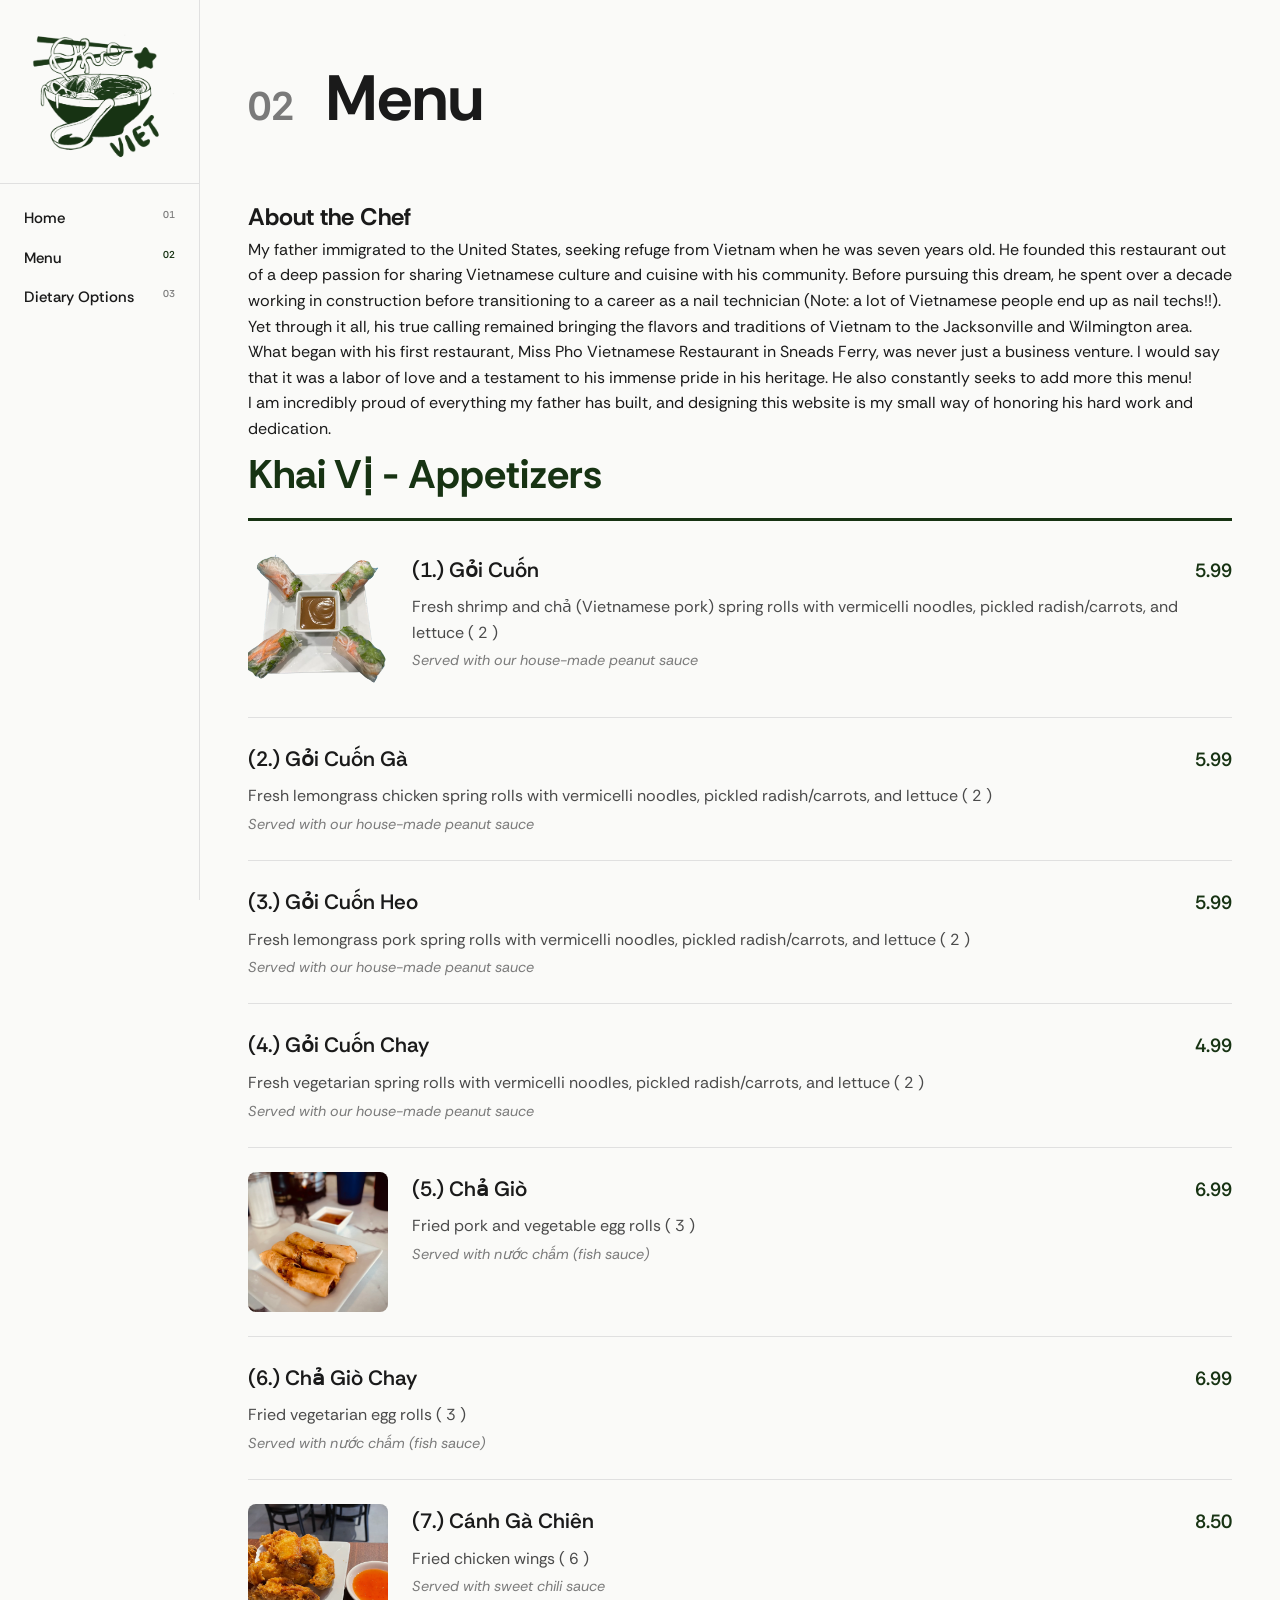
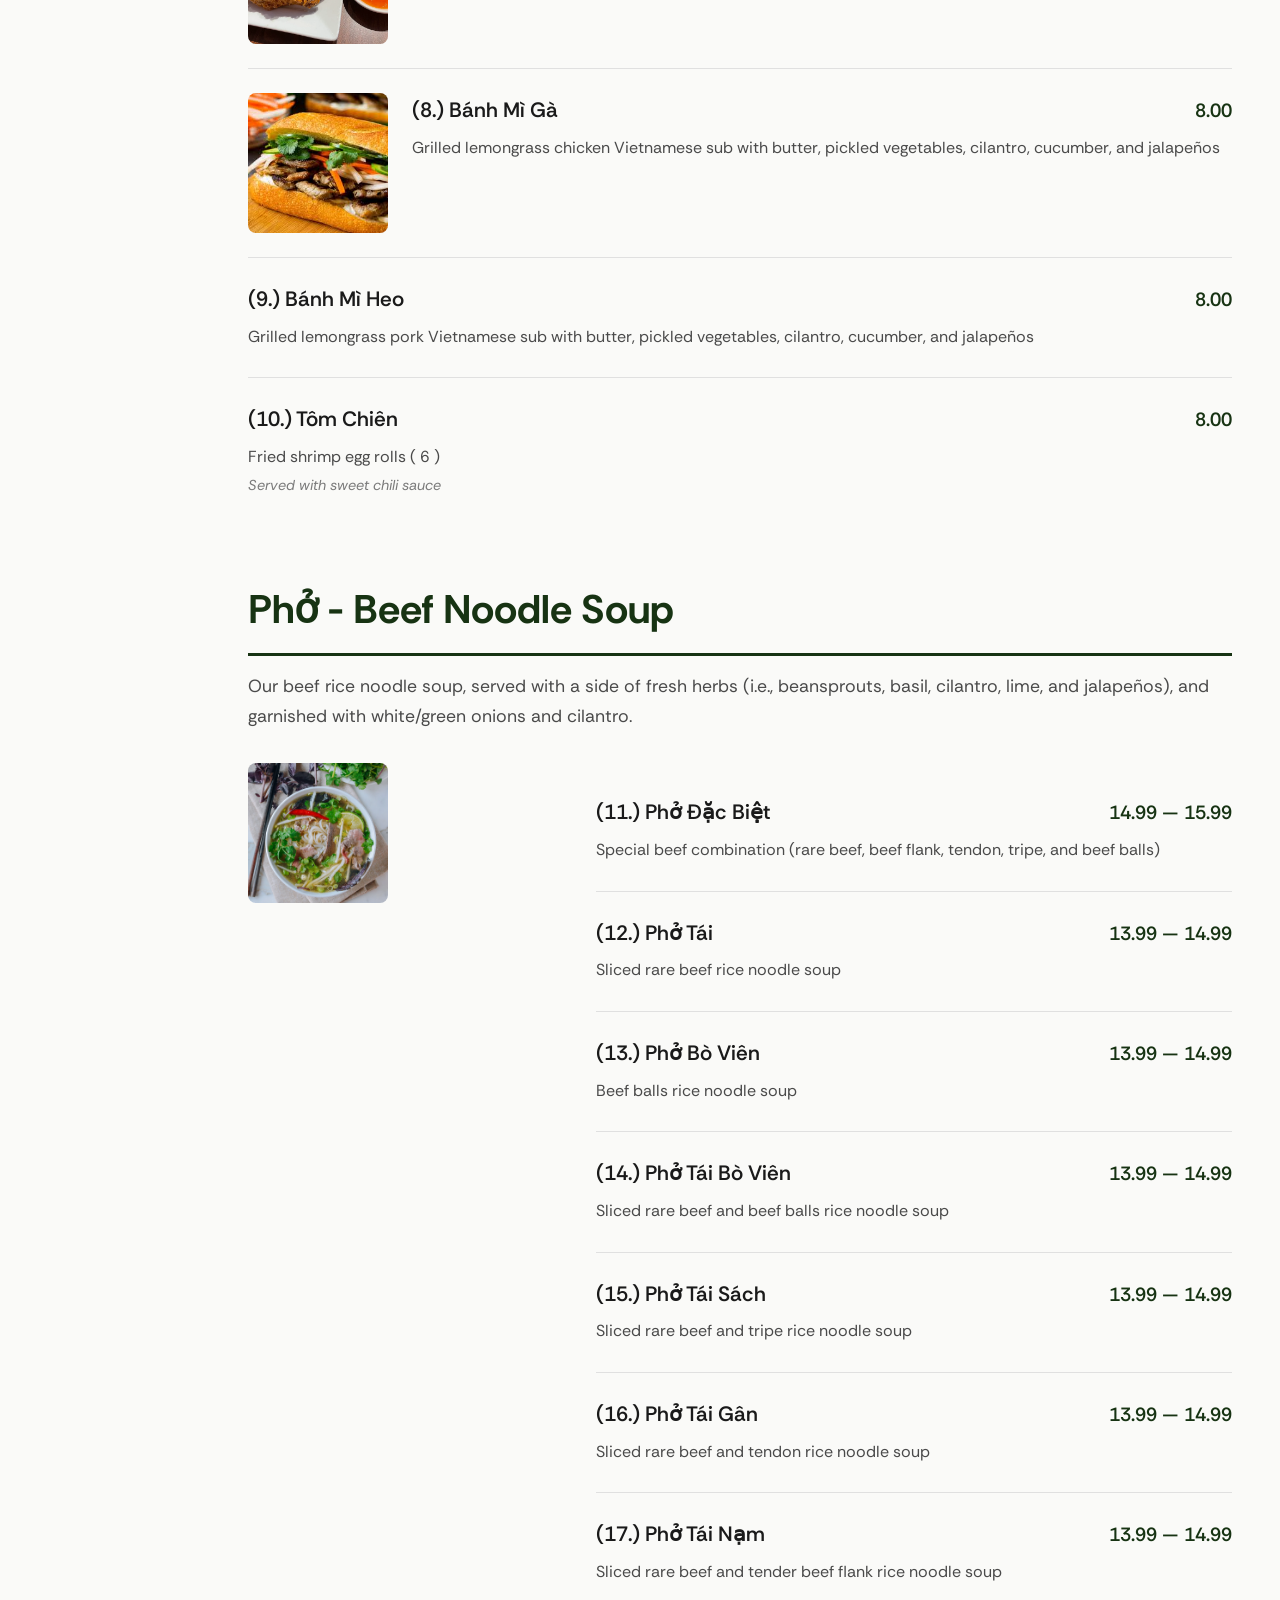
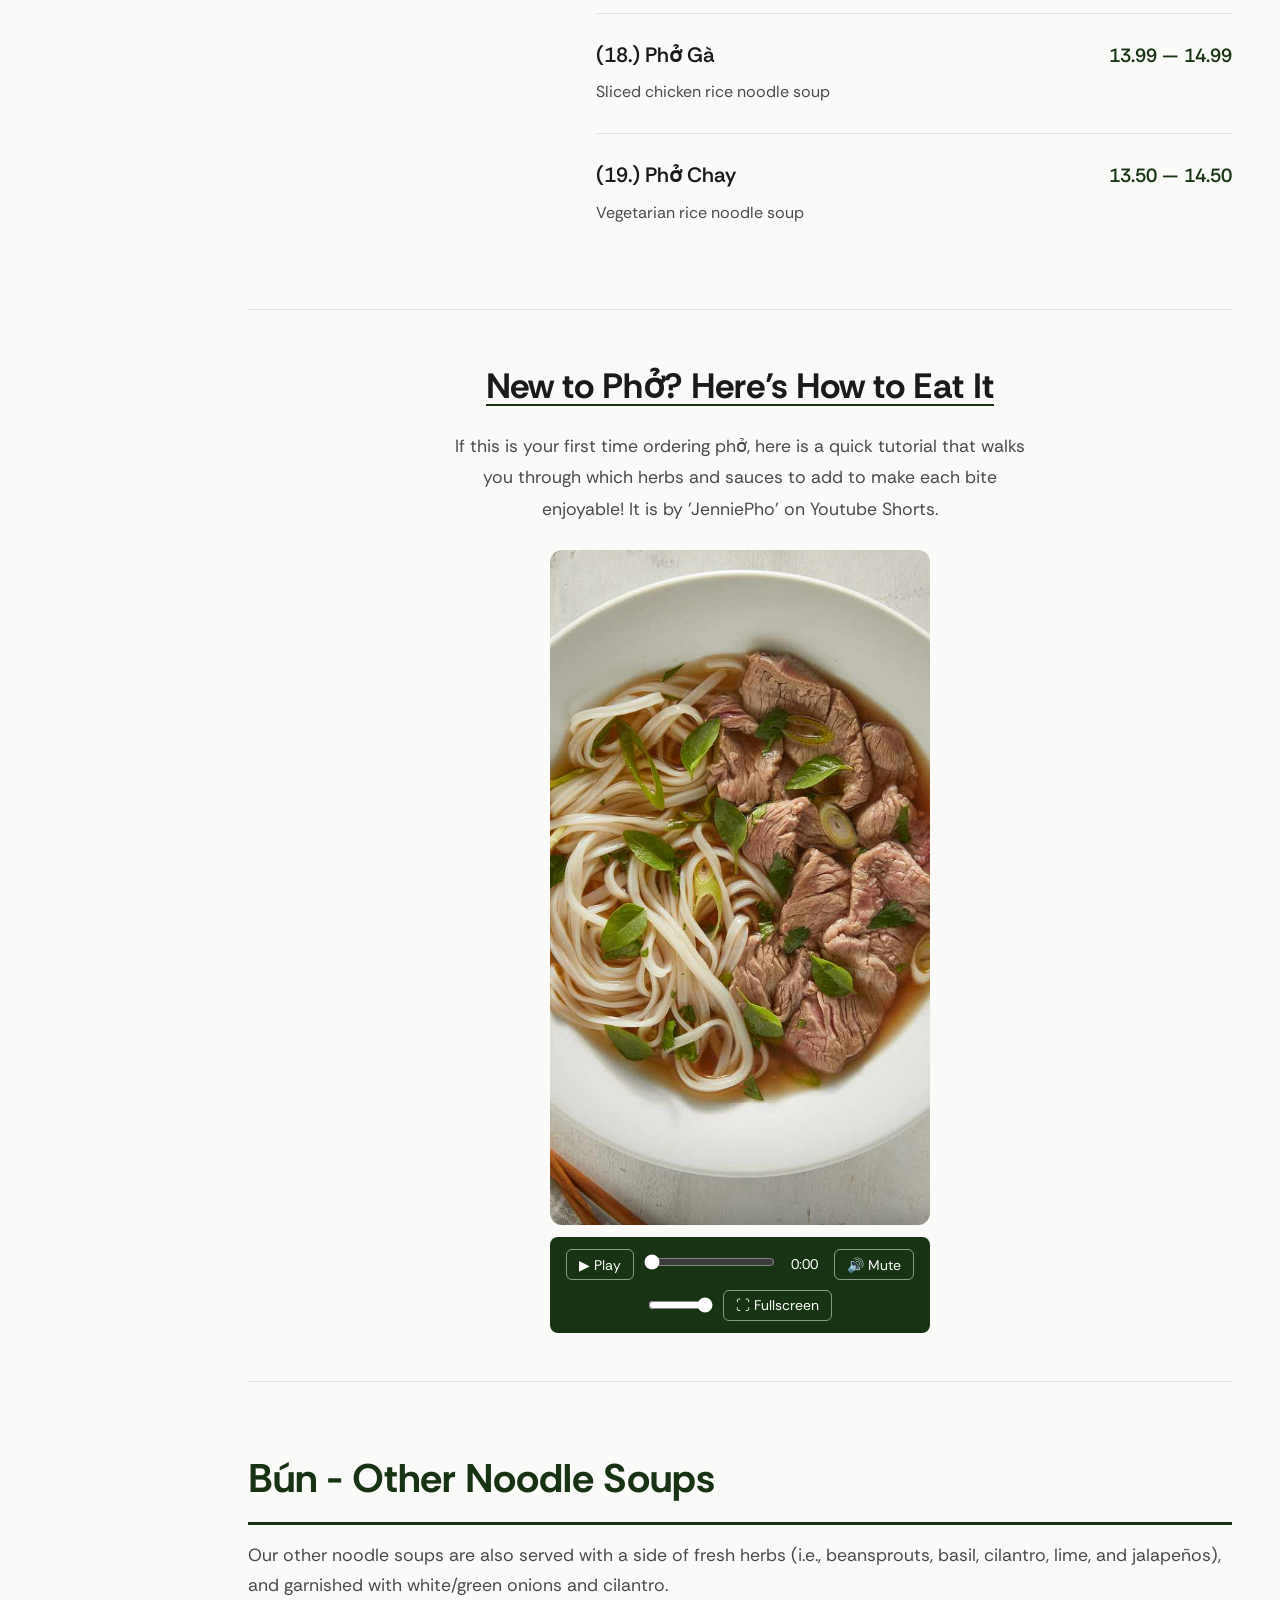
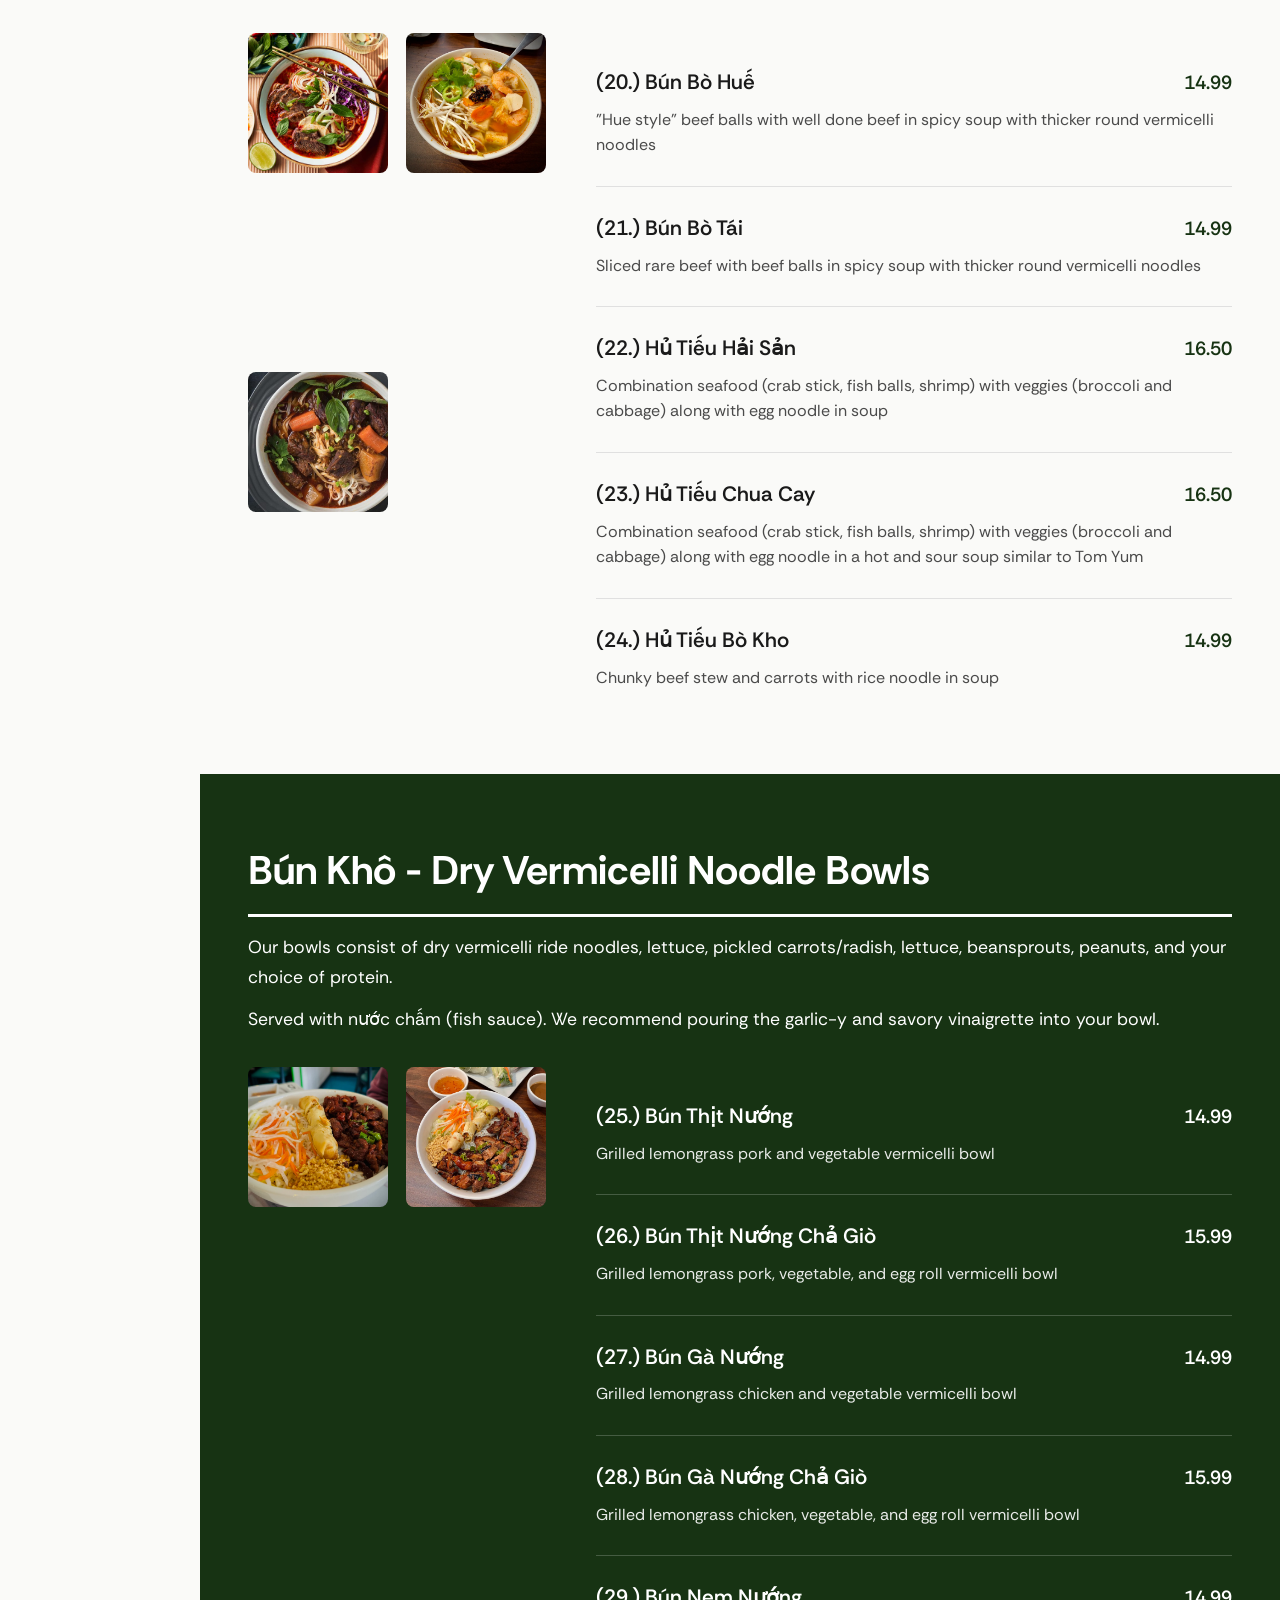
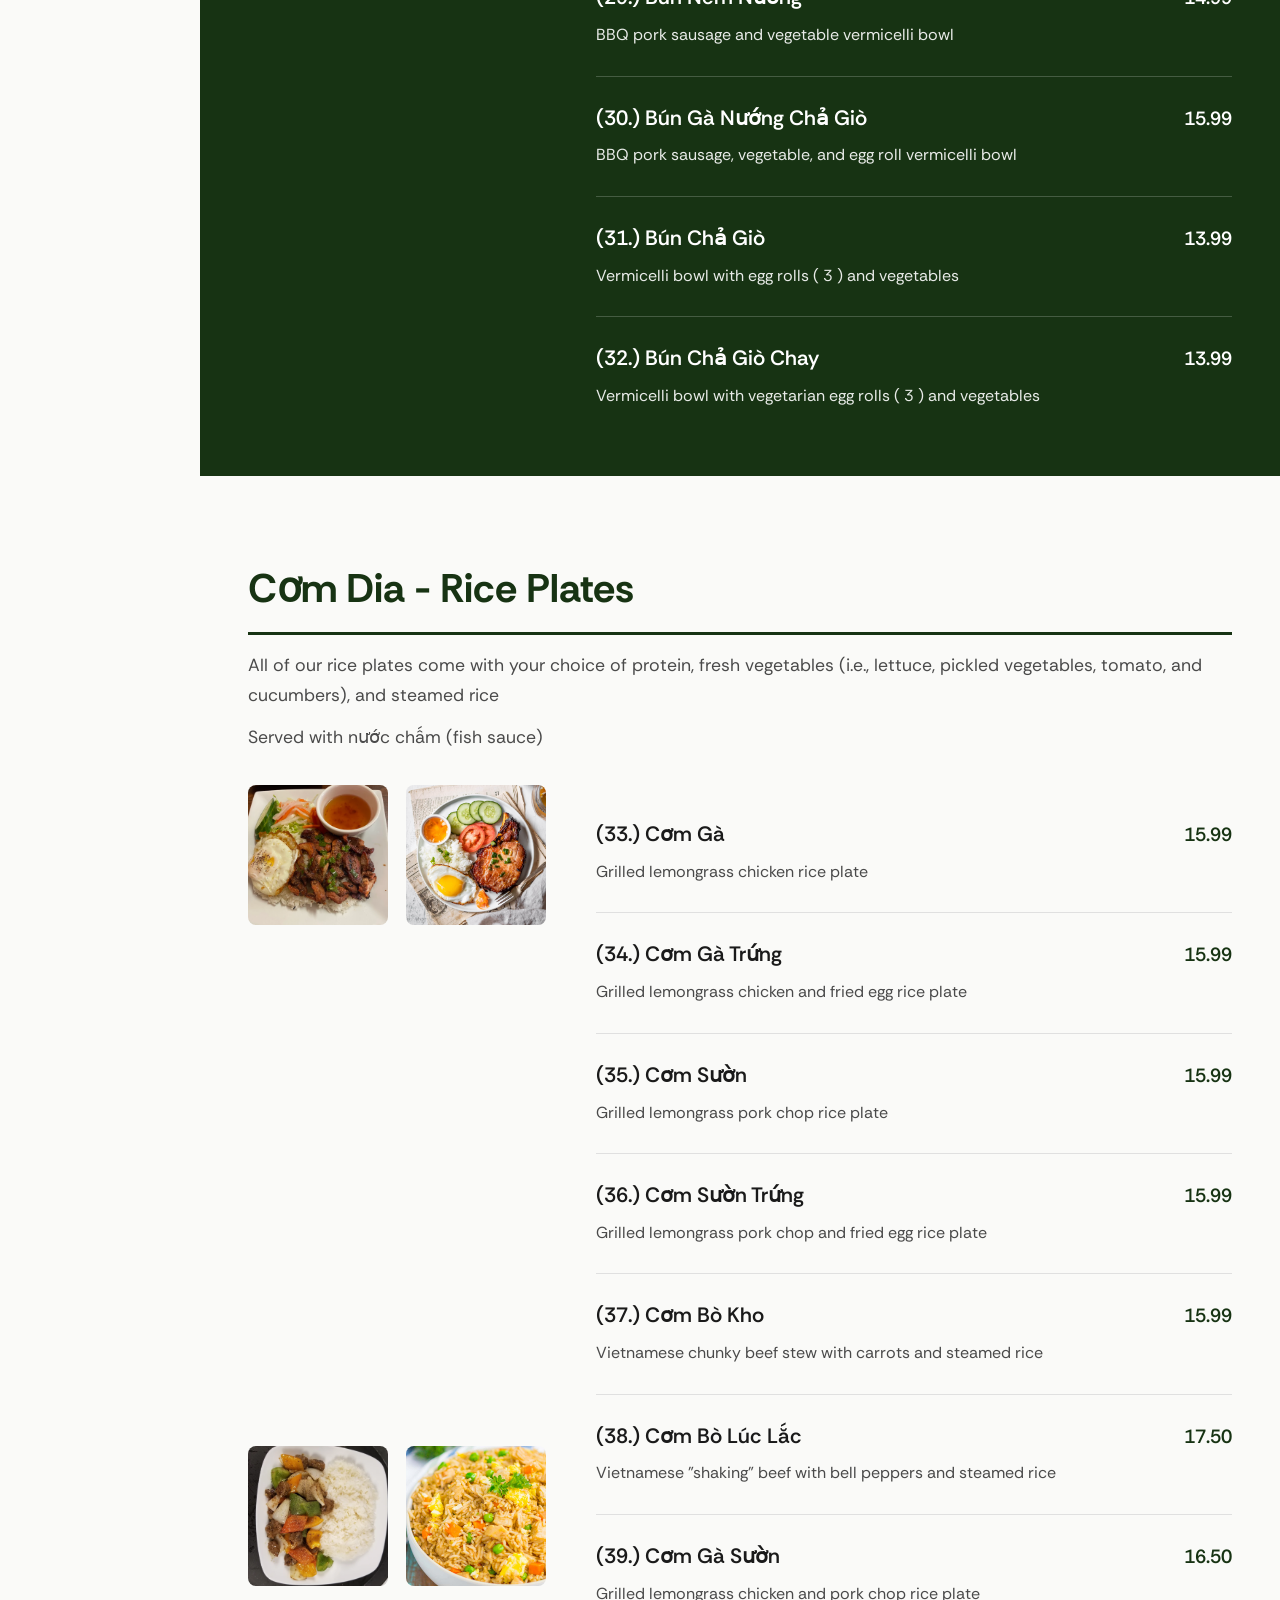
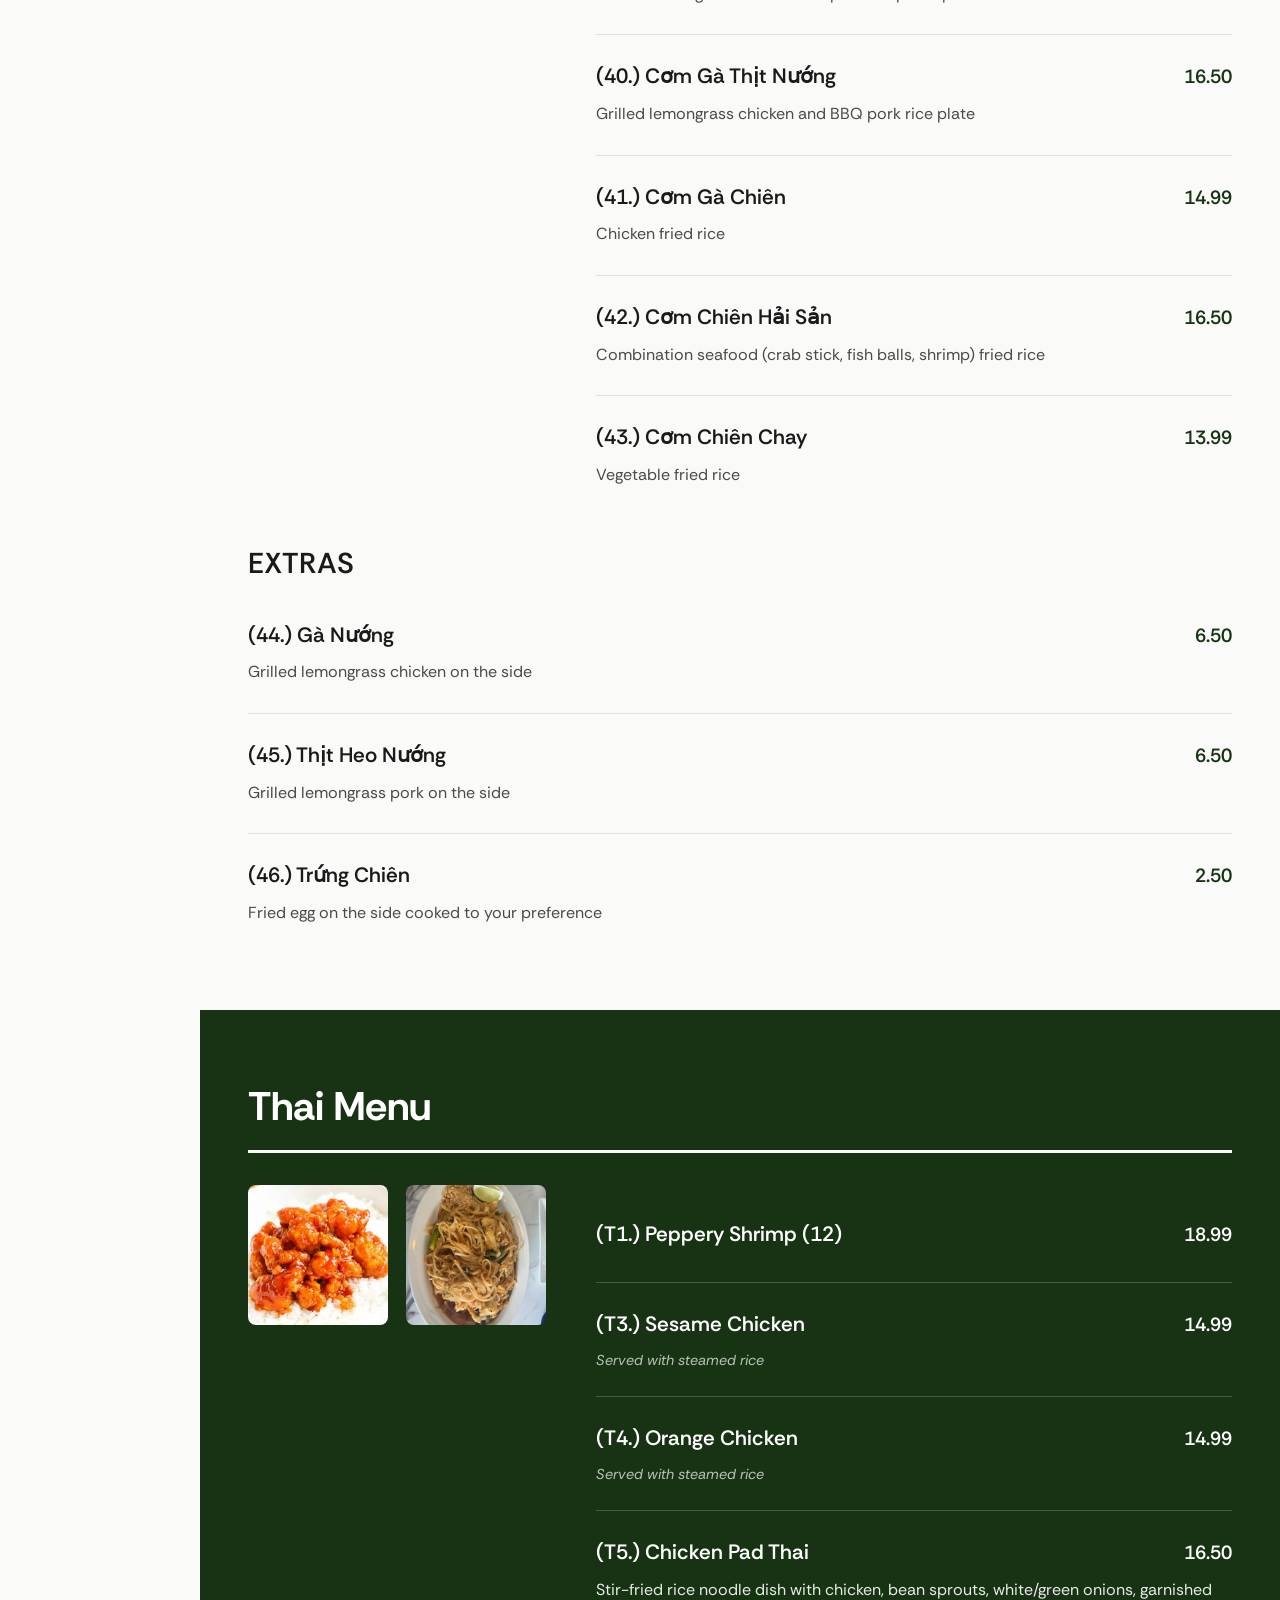
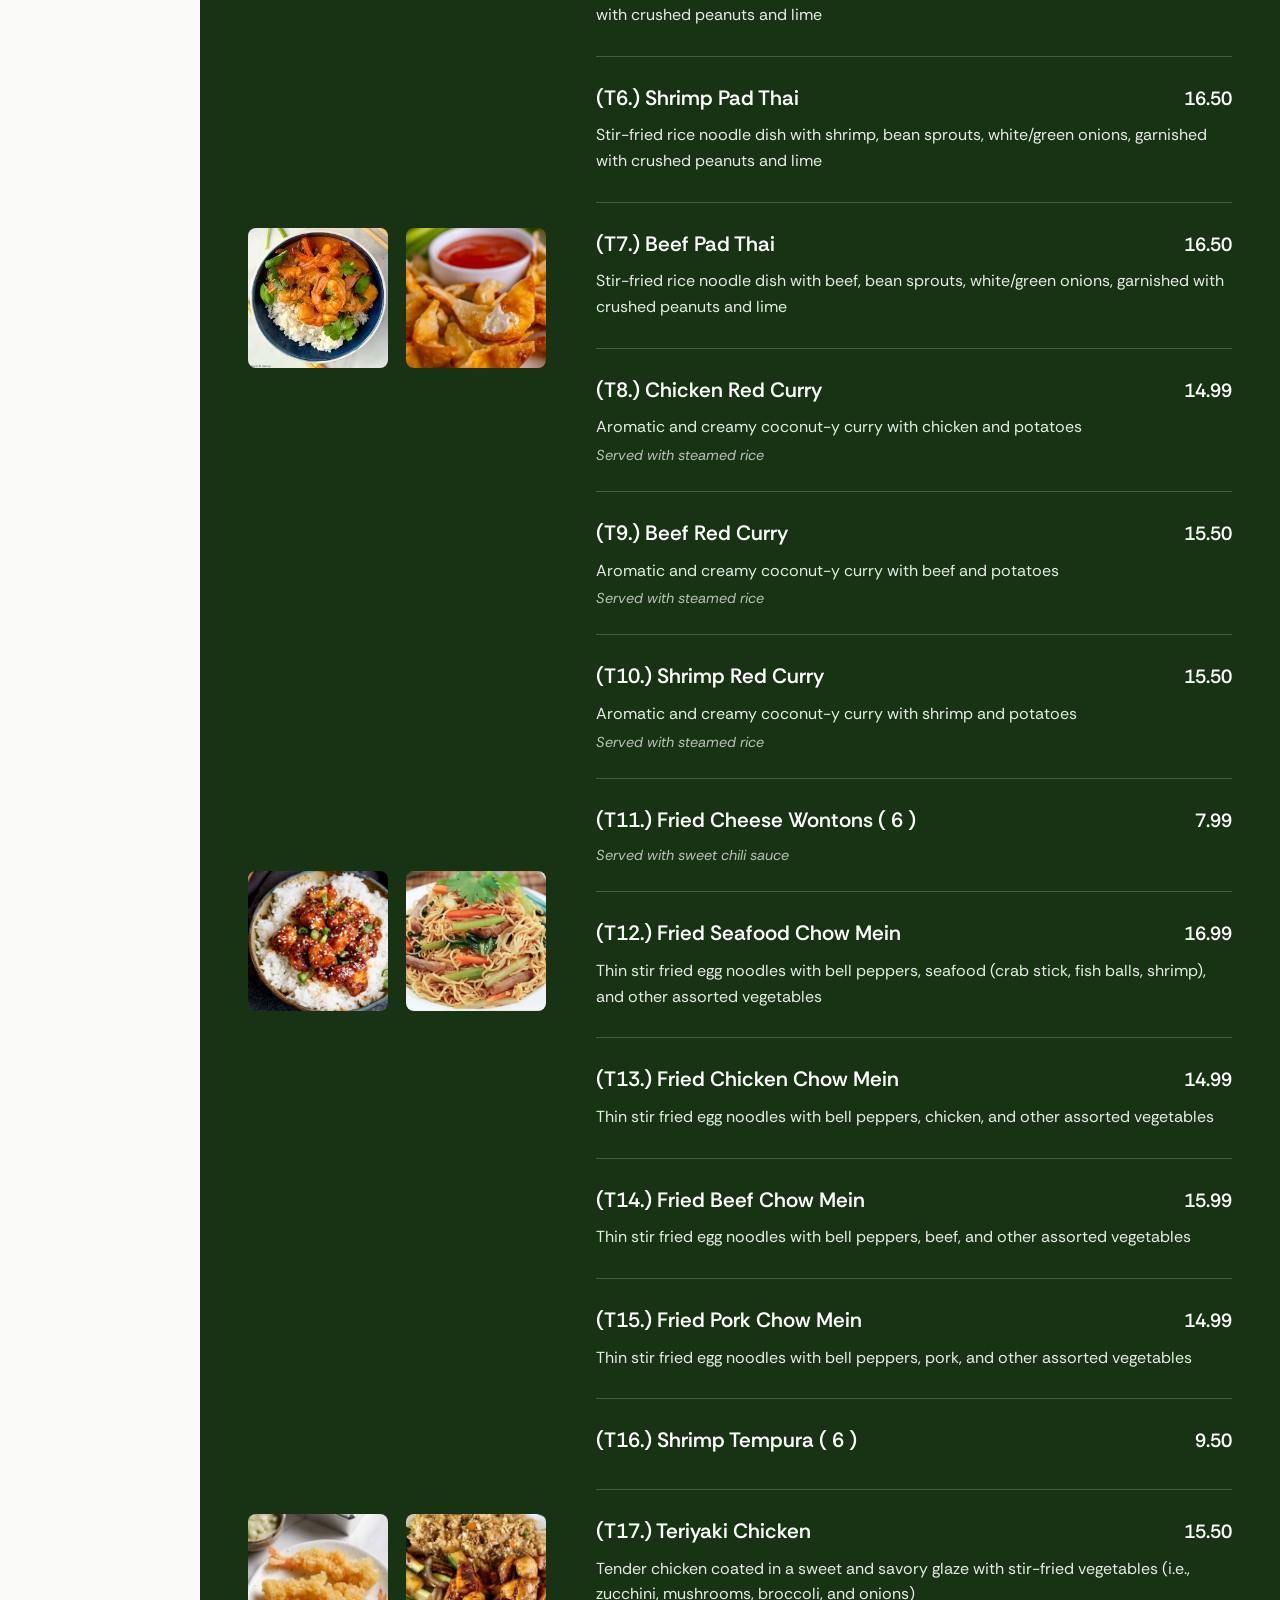
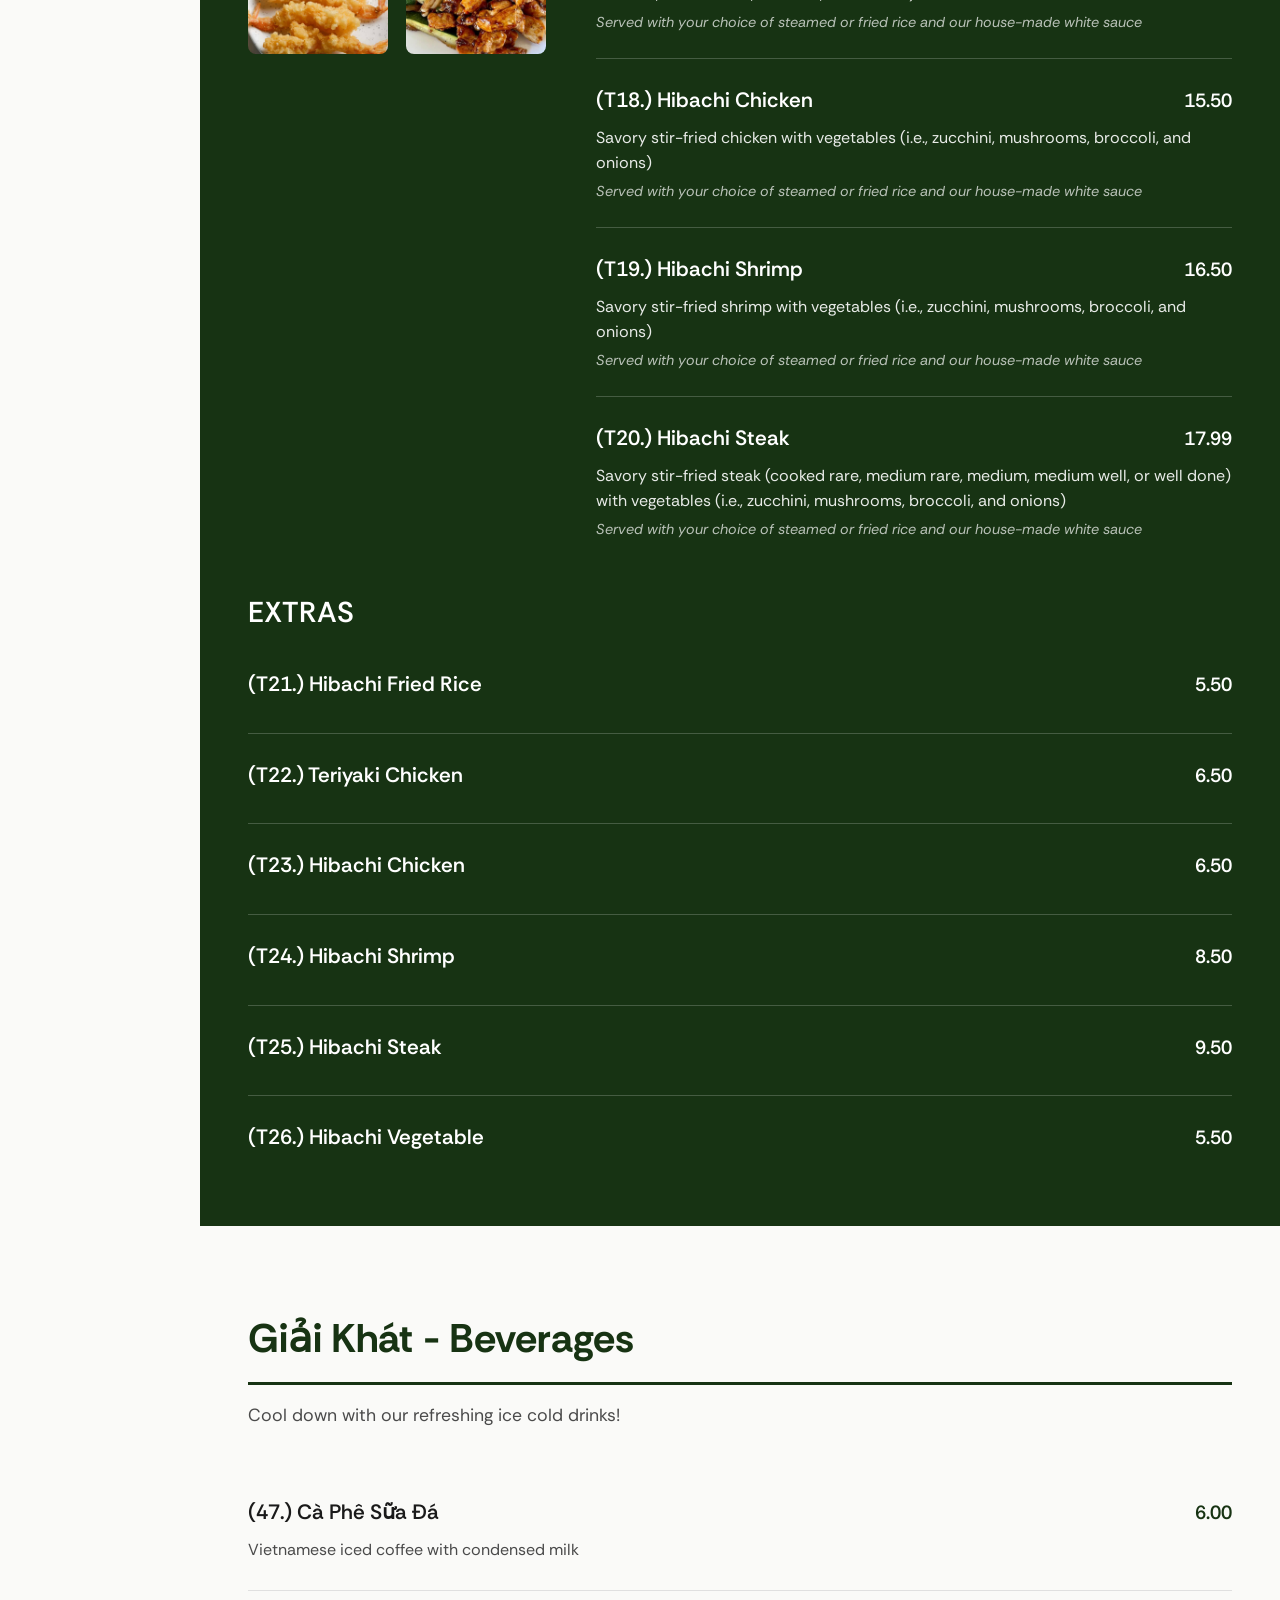
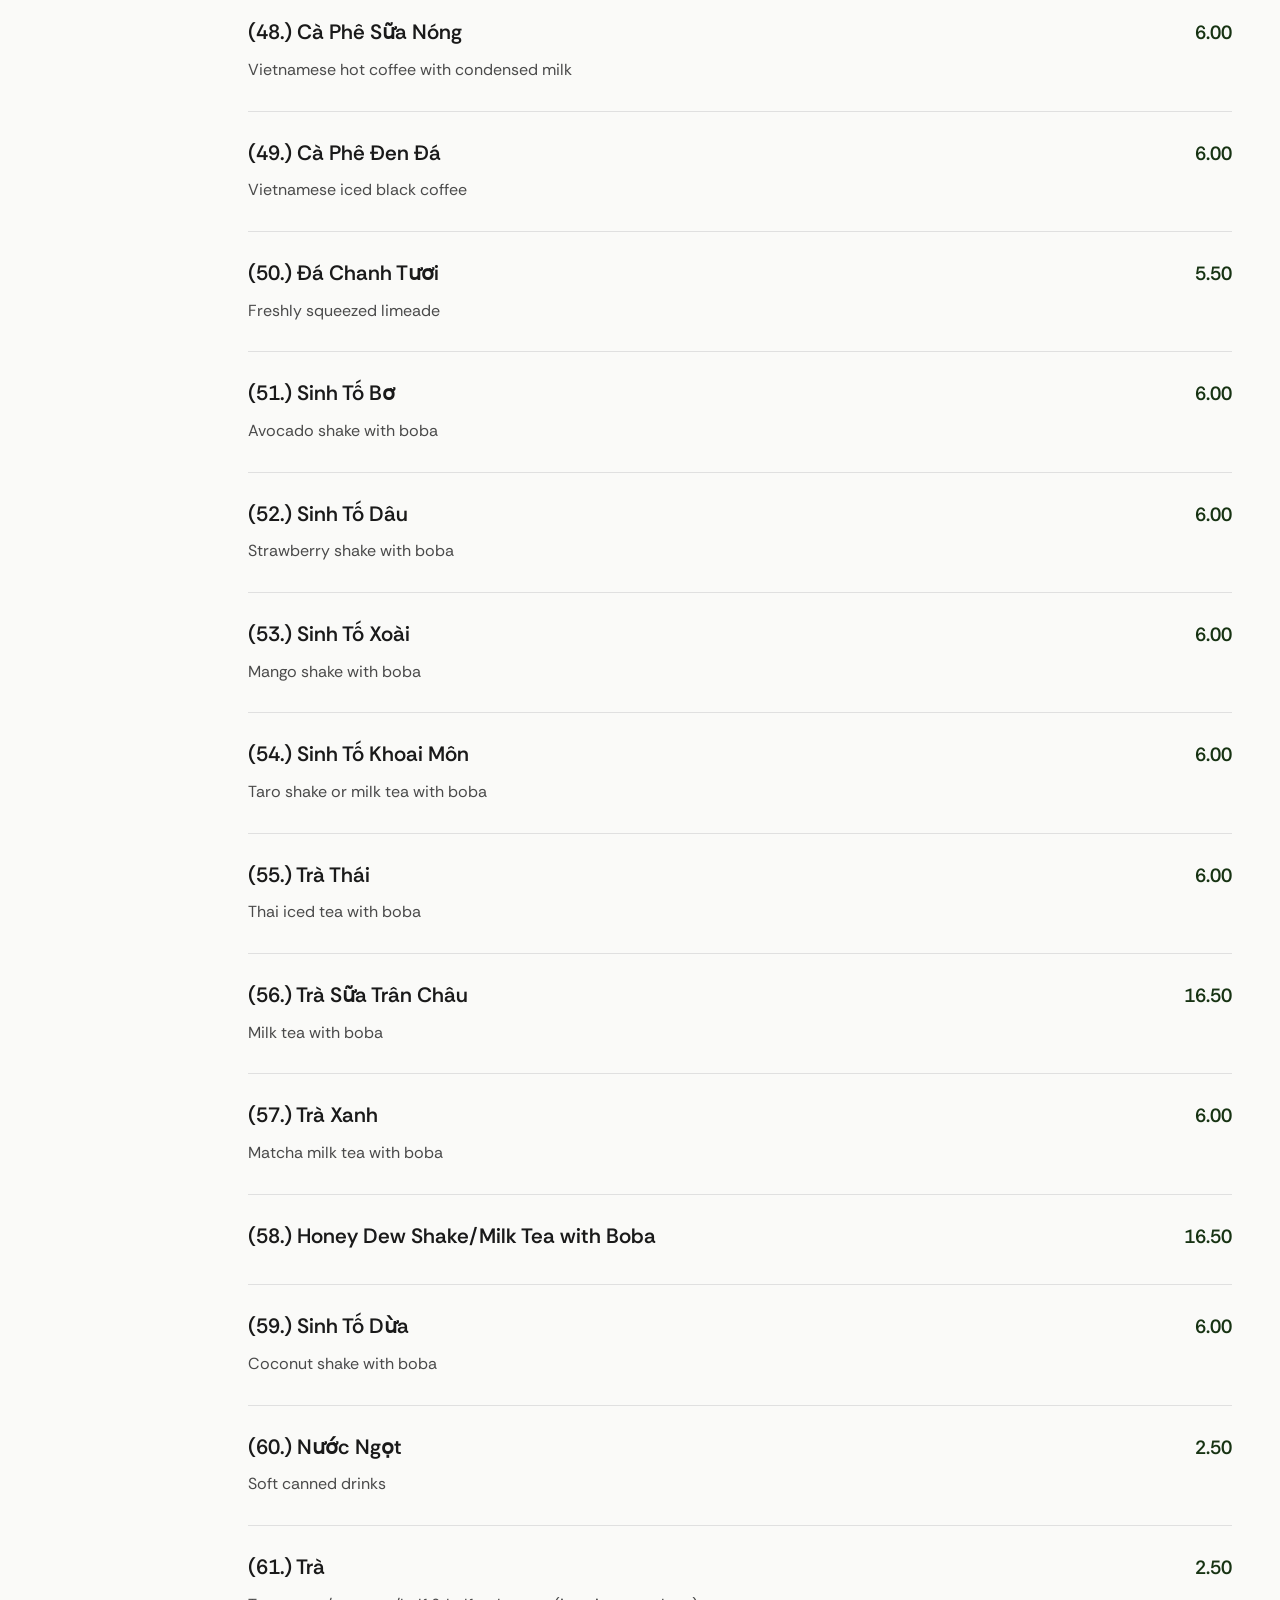
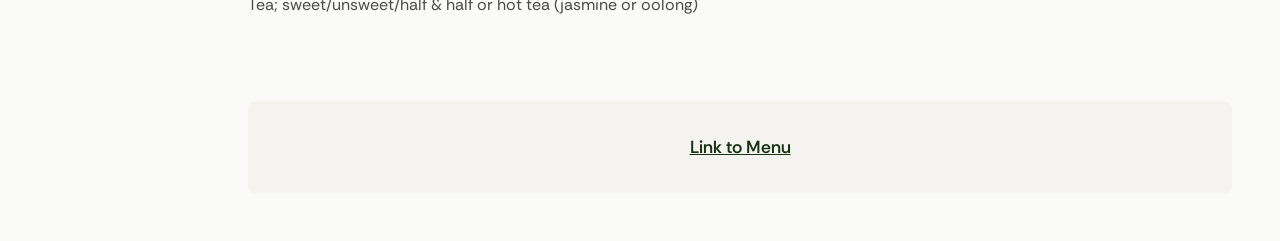
==== commit 4aa6c15e: "website" ====
--- a/menu.html
+++ b/menu.html
@@ -244,10 +244,11 @@
                 </div>
 
                 <!-- How to Eat Pho Video -->
+                 <!--video from: https://www.youtube.com/shorts/JWPV12t8Y98-->
                 <section class="video-section">
                     <h2 class="video-title">New to Ph&#x1EDF;? Here&rsquo;s How to Eat It</h2>
                     <p class="video-description">
-                        First time ordering ph&#x1EDF;? No worries! This quick guide walks you through the traditional way to enjoy a bowl &mdash; from adding your fresh garnishes to getting the perfect sip of broth. We want every guest to have the most delicious experience possible.
+                        If this is your first time ordering ph&#x1EDF;, here is a quick tutorial that walks you through which herbs and sauces to add to make each bite enjoyable!  It is by 'JenniePho' on Youtube Shorts.
                     </p>
                     <div class="video-container">
                         <video id="pho-video" class="pho-video" poster="228443-authentic-pho-DDMFS-4x3-0523f6531ccf4dbeb4b5bde52e007b1e.jpg">
